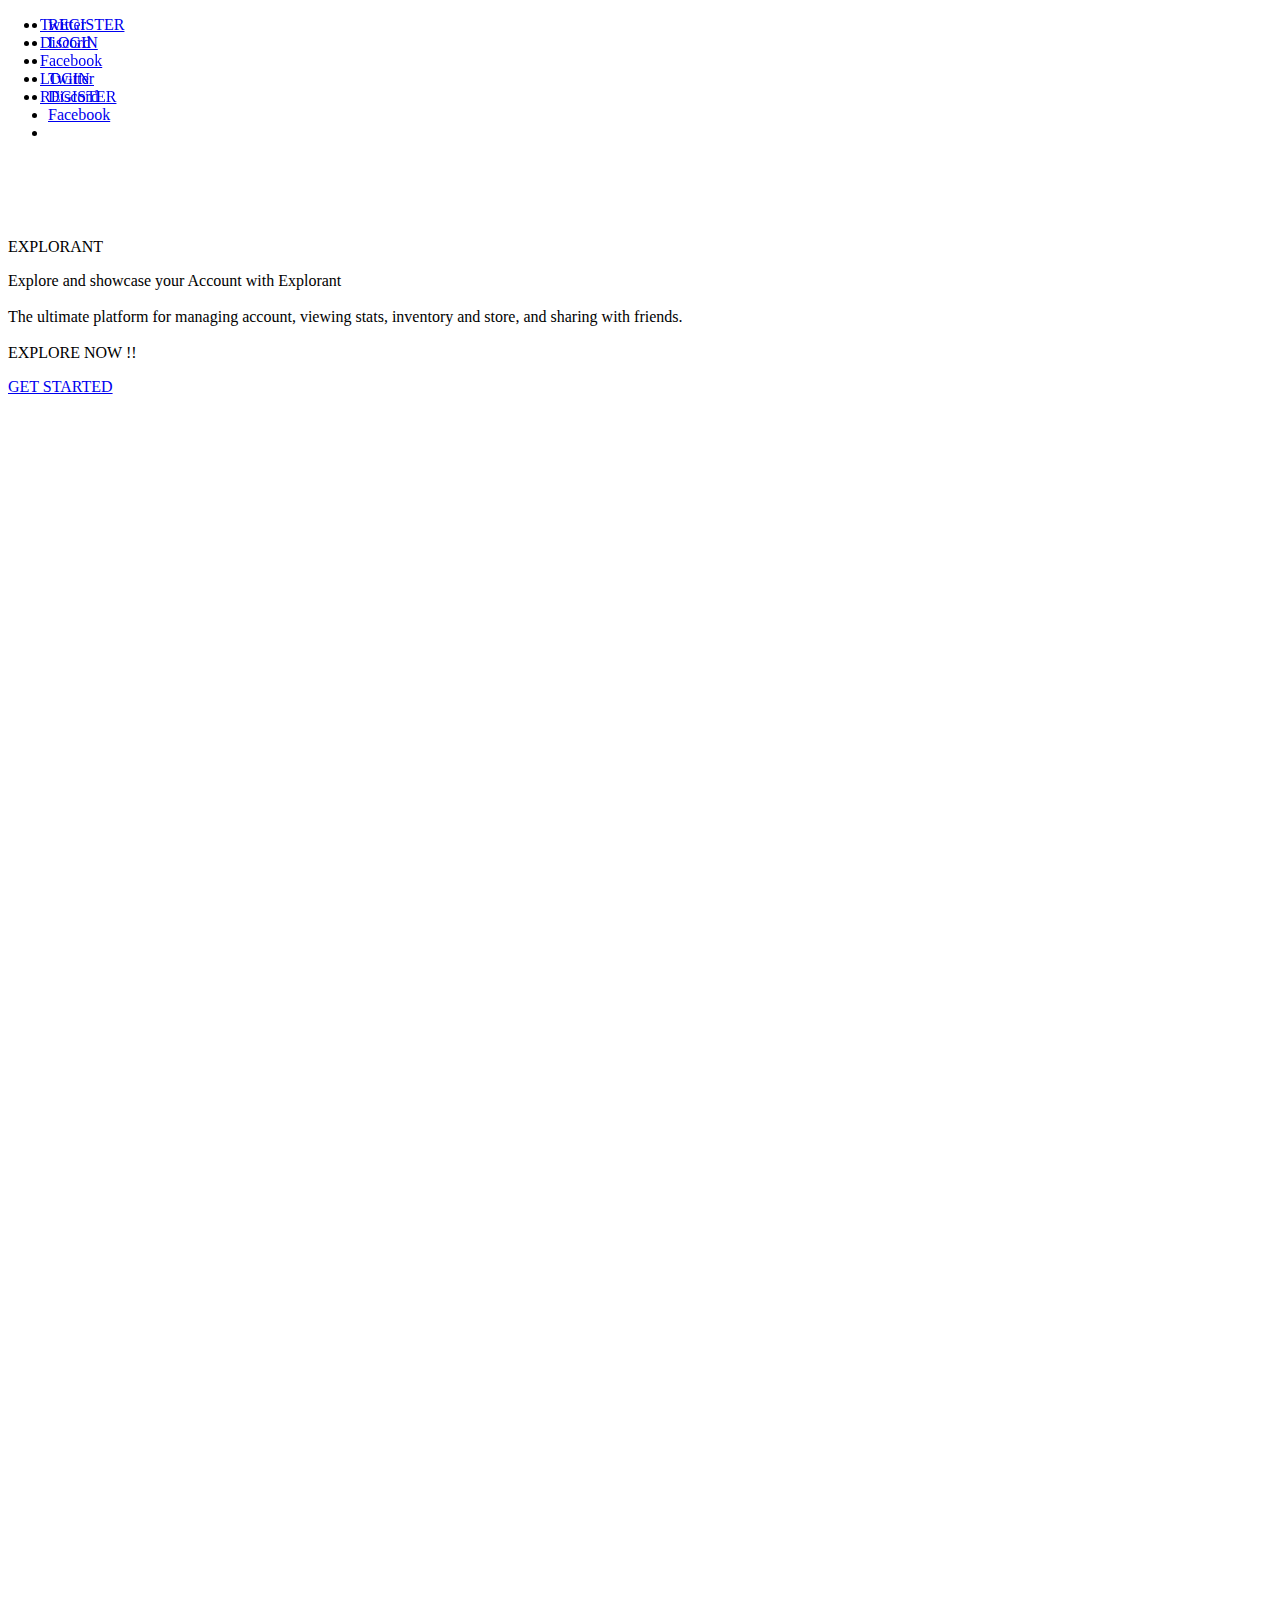
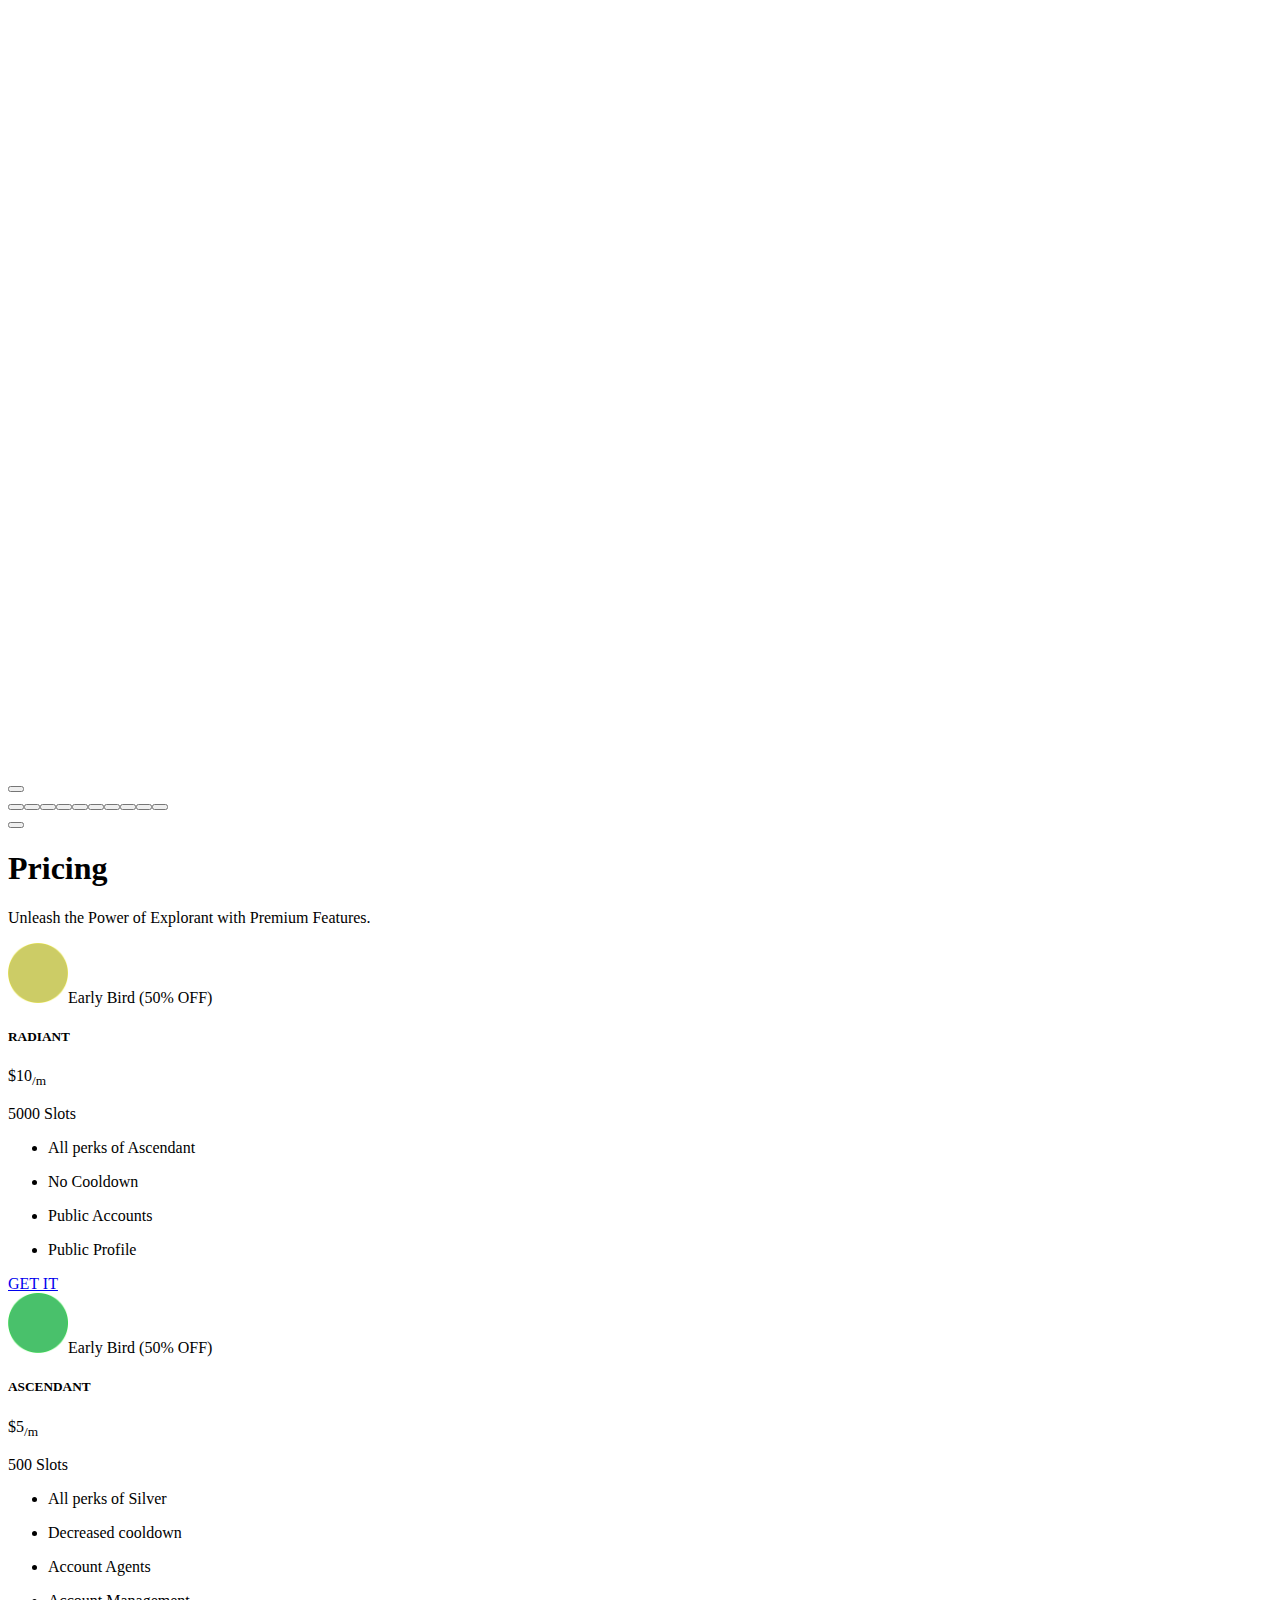
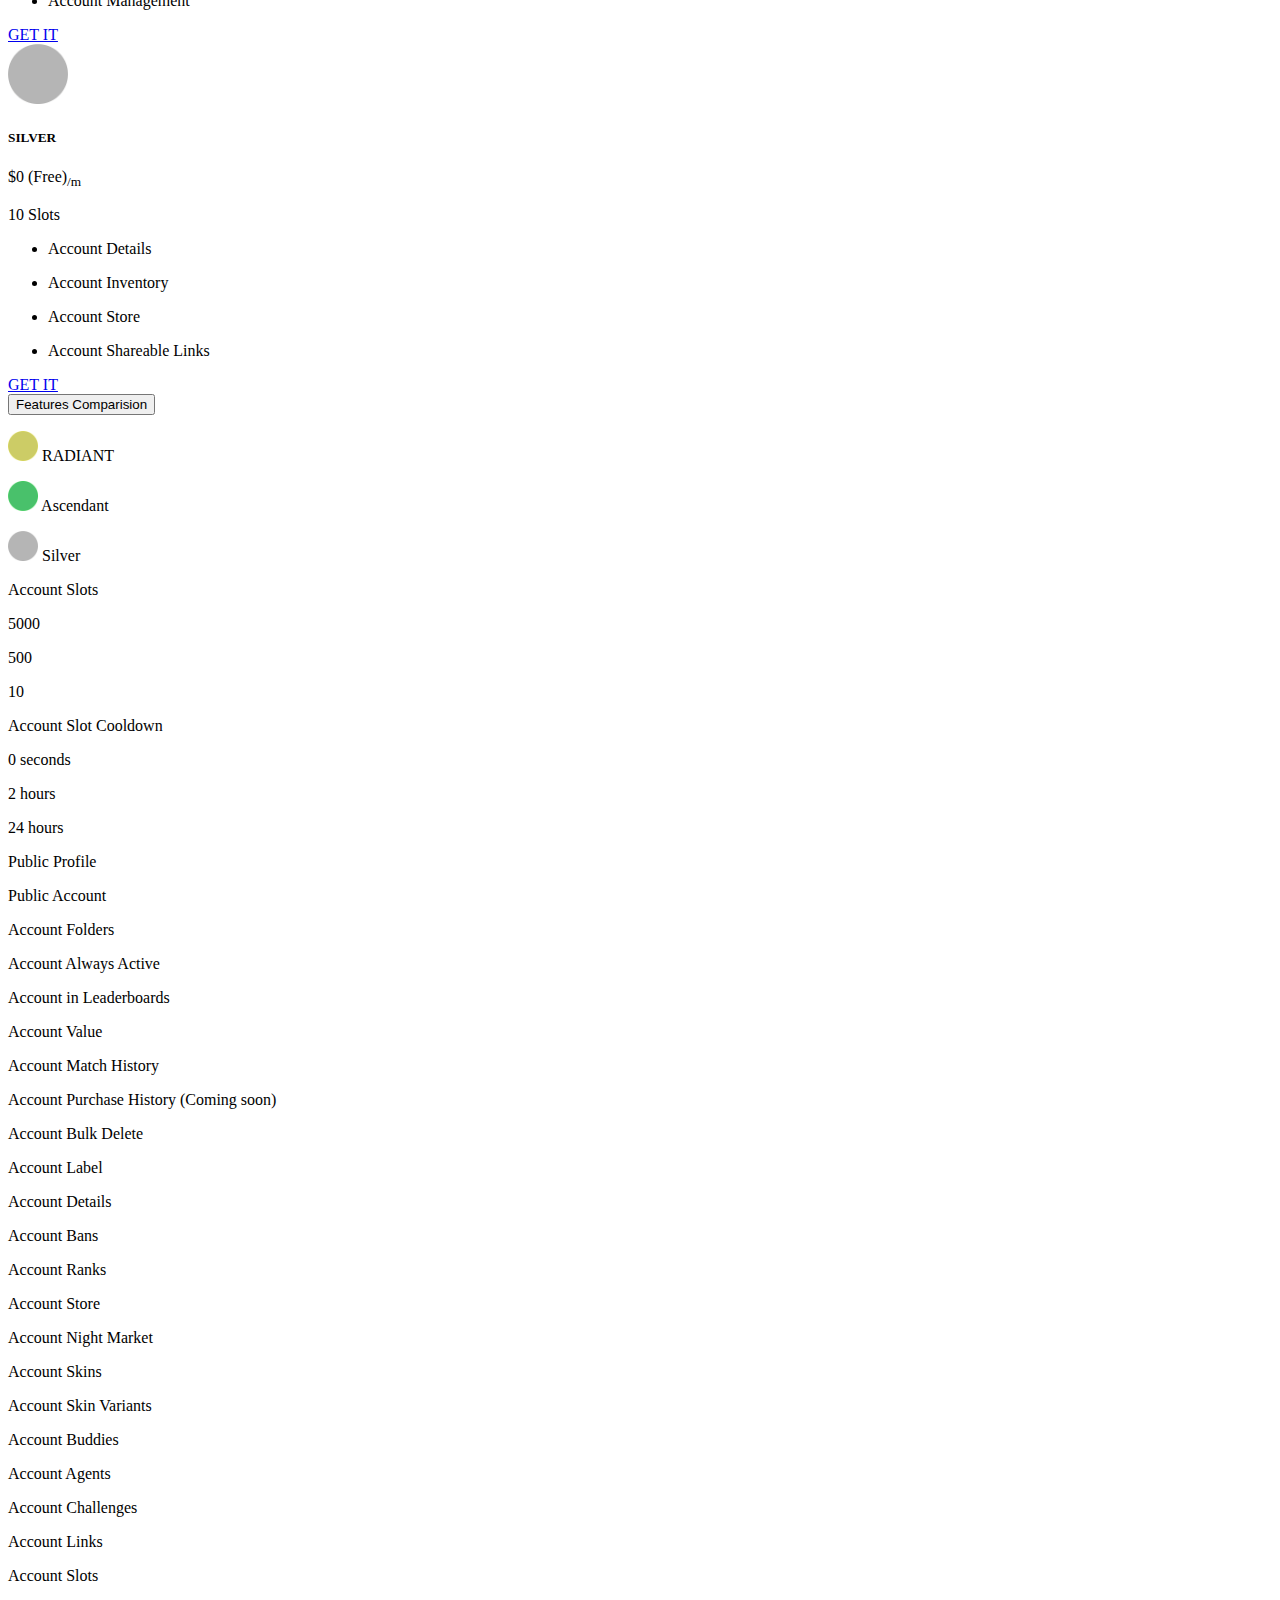
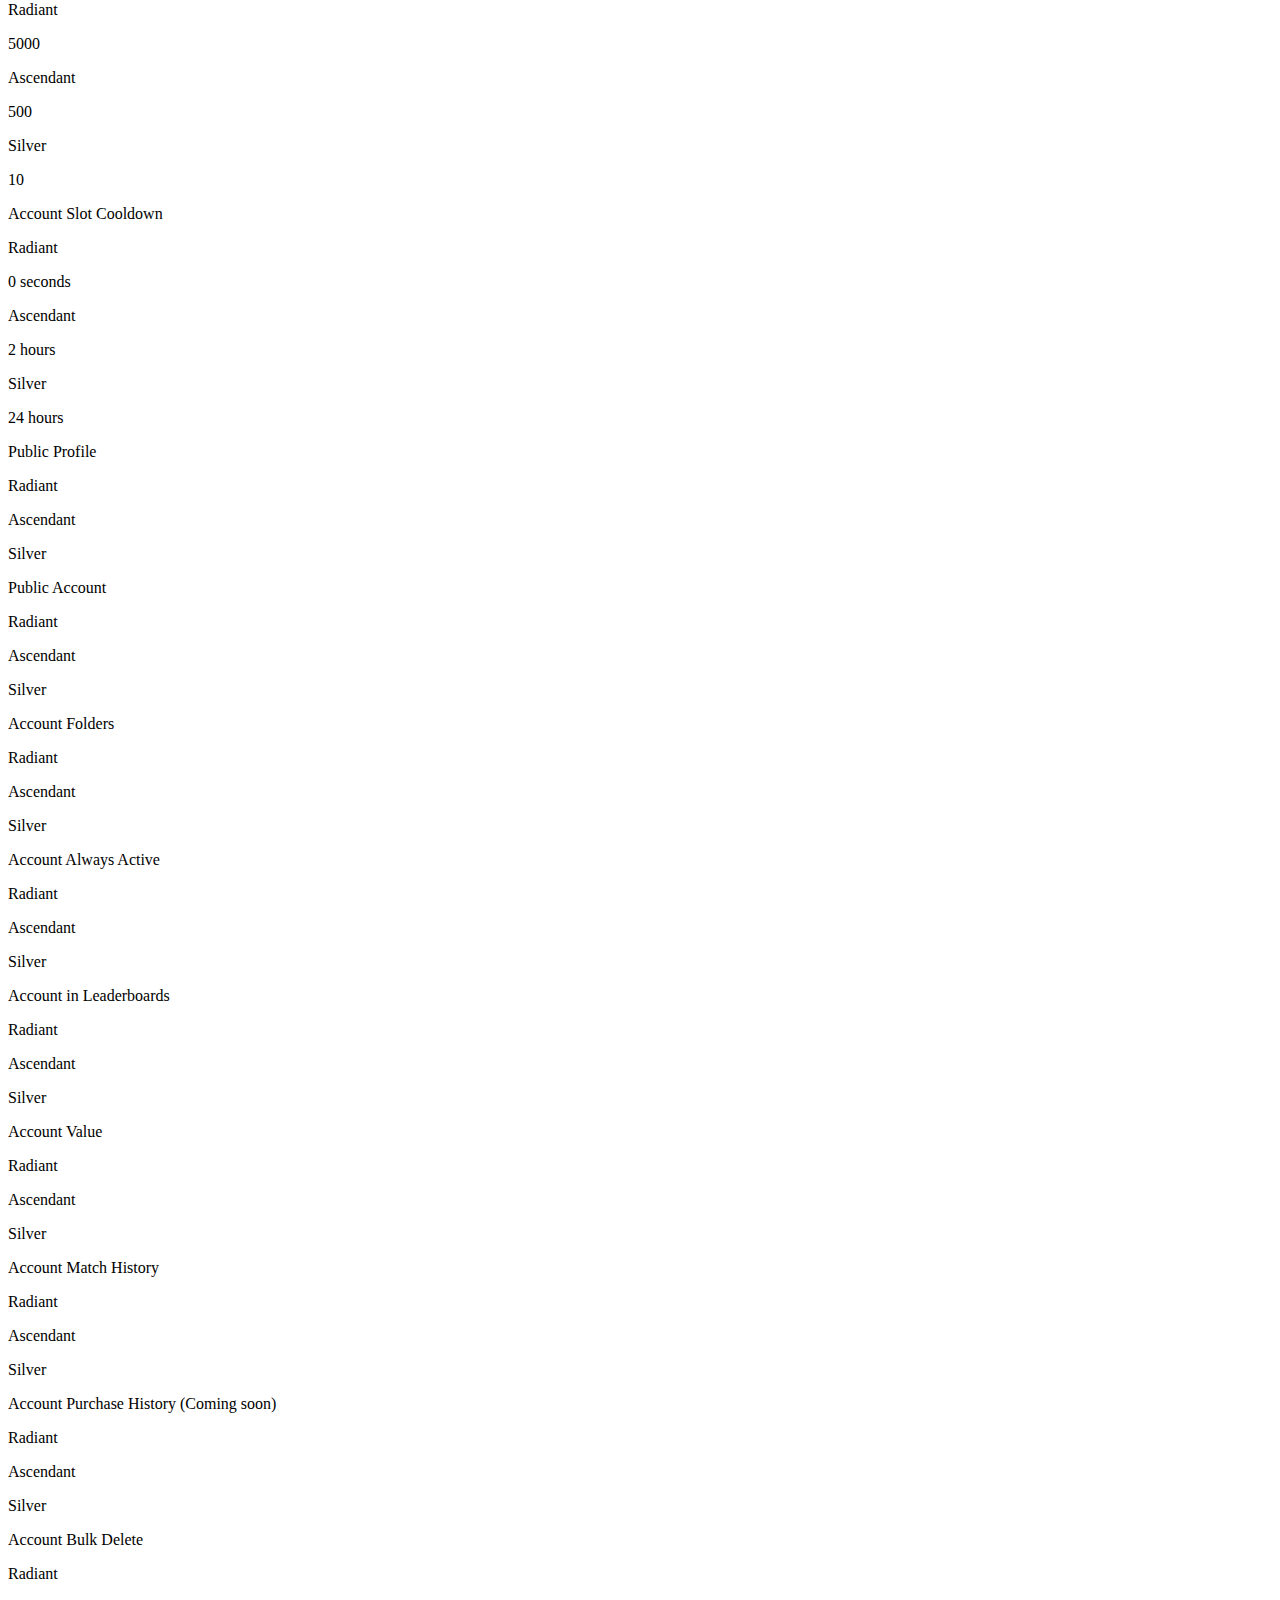
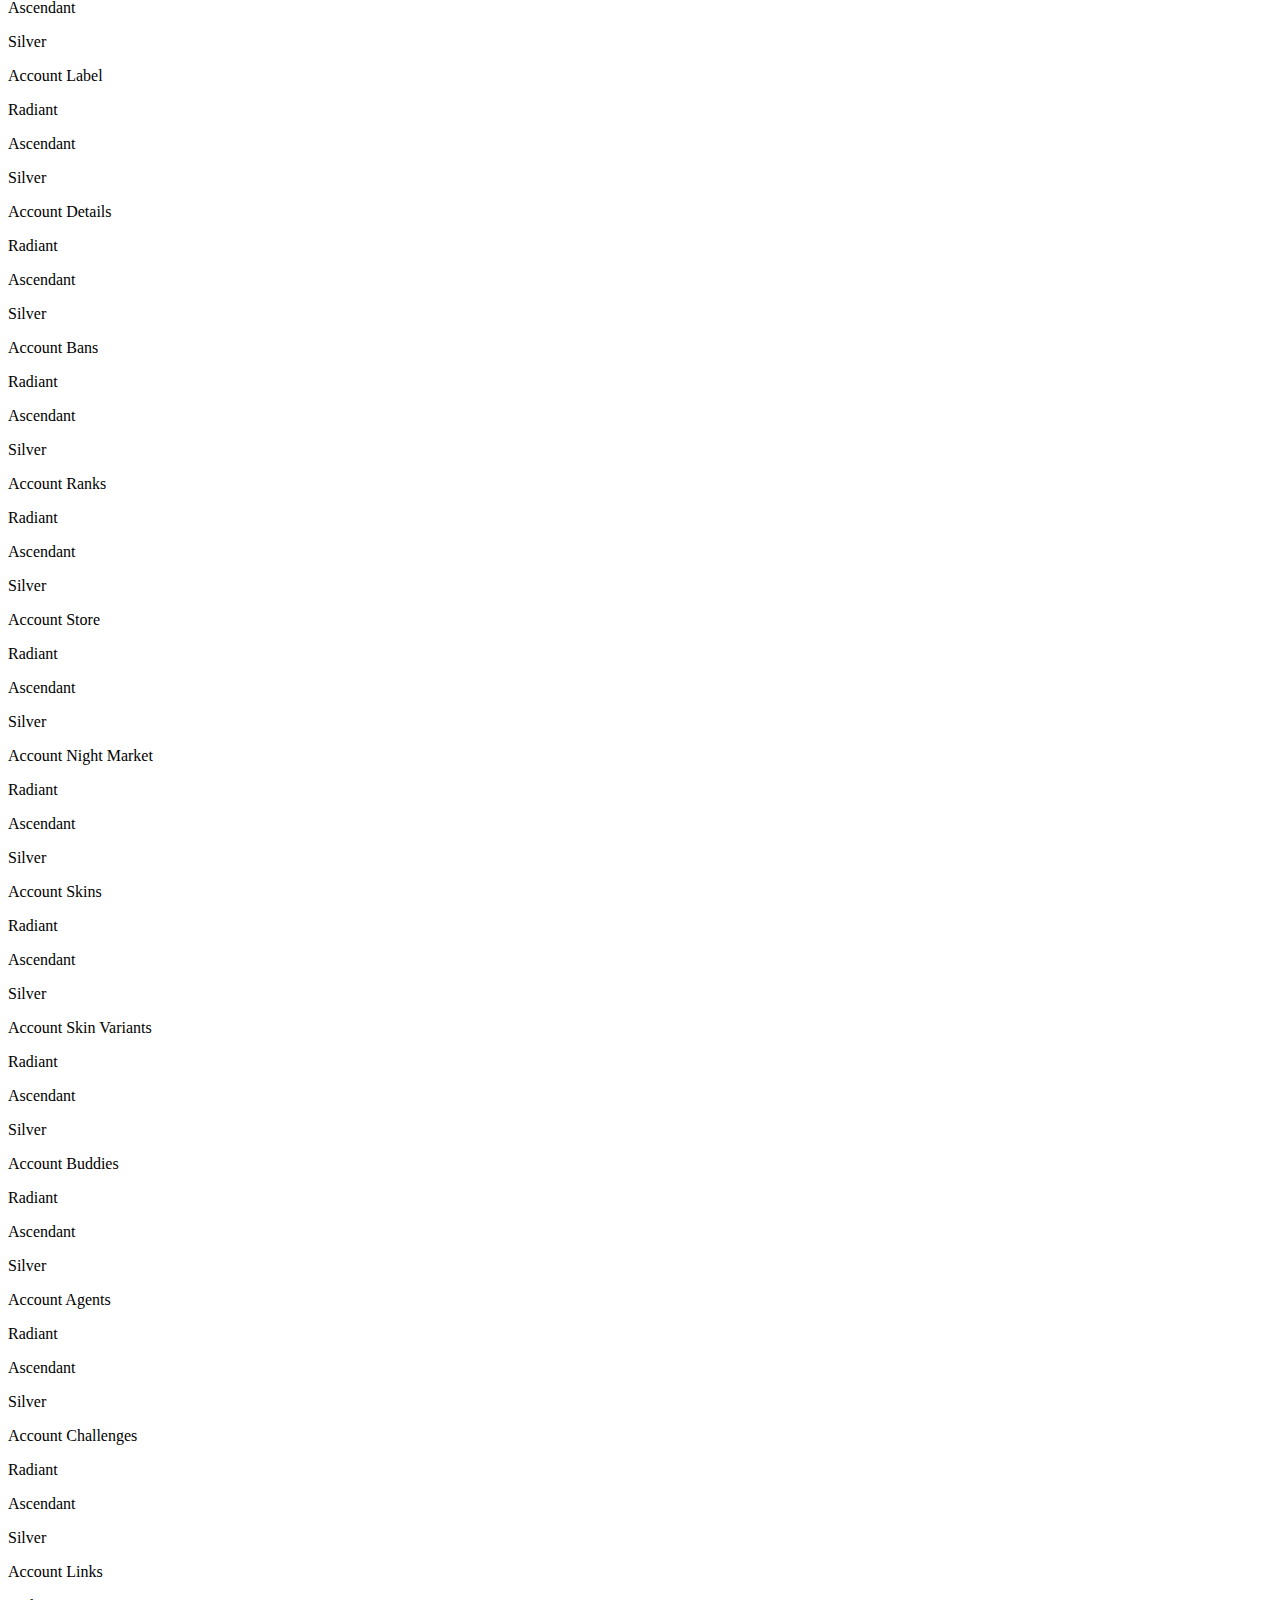
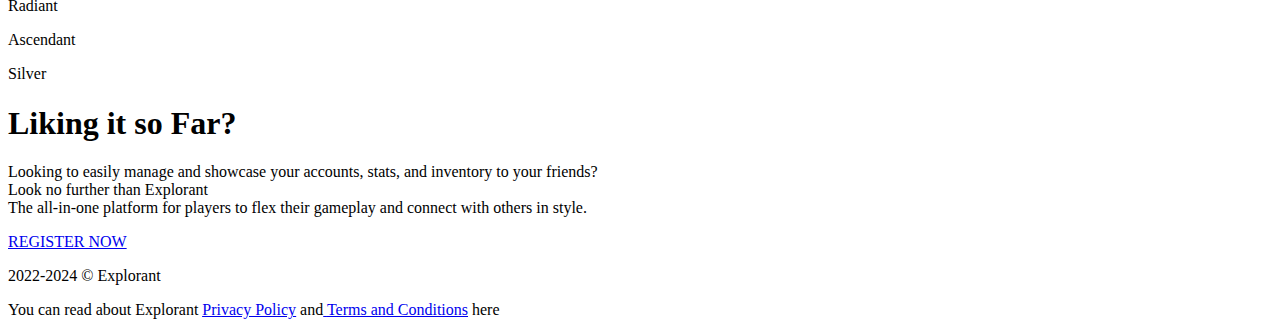
==== index.html @ c7da81f3 "10-05" ====
<!DOCTYPE html>
<!-- saved from url=(0024)https://explorant.space/ -->
<html lang="en">
    <head>
        <meta http-equiv="Content-Type" content="text/html; charset=UTF-8" />
        <!--<base href="/">-->
        <base href="." />
        <meta name="viewport" content="width=device-width,initial-scale=1" />
        <meta name="theme-color" content="#000000" />
        <meta http-equiv="cache-control" content="no-cache" />
        <meta http-equiv="expires" content="0" />
        <meta http-equiv="pragma" content="no-cache" />
        <meta name="description" content="Explorant allows you to Preview And Share your Account Data without Worrying about your credentials" />
        <meta name="robots" content="index, follow" />
        <link rel="canonical" href="https://www.explorant.space/" />
        <meta property="og:type" content="website" />
        <meta property="og:title" content="Explorant" />
        <meta property="og:description" content="Explorant allows you to Preview And Share your Account Data without Worrying about your credentials" />
        <meta property="og:image" content="https://explorant.space/logo.png" />
        <meta property="og:url" content="https://www.explorant.space" />
        <meta property="og:site_name" content="Explorant" />
        <meta name="twitter:title" content="Explorant" />
        <meta name="twitter:description" content="Explorant allows you to Preview And Share your Account Data without Worrying about your credentials" />
        <meta name="twitter:image" content="https://explorant.space/logo.png" />
        <meta name="twitter:site" content="@TheExplorant" />
        <meta name="twitter:creator" content="@TheExplorant" />
        <link rel="shortcut icon" href="https://explorant.space/favicons/favicon.ico" type="image/x-icon" />
        <link rel="apple-touch-icon" sizes="180x180" href="https://explorant.space/favicons/apple-touch-icon.png" />
        <link rel="icon" type="image/png" sizes="32x32" href="https://explorant.space/favicons/favicon-32x32.png" />
        <link rel="icon" type="image/png" sizes="16x16" href="https://explorant.space/favicons/favicon-16x16.png" />
        <link rel="manifest" href="https://explorant.space/favicons/site.webmanifest" />
        <link rel="mask-icon" href="https://explorant.space/favicons/safari-pinned-tab.svg" color="#5bbad5" />
        <meta name="msapplication-TileColor" content="#da532c" />
        <meta name="theme-color" content="#ffffff" />
        <link rel="manifest" href="https://explorant.space/manifest.json" />
        <title>Explorant</title>
        <script async="" src="./Explorant_files/js"></script>
        <script>
            function gtag() {
                dataLayer.push(arguments);
            }
            (window.dataLayer = window.dataLayer || []), gtag("js", new Date()), gtag("config", "G-B1BSST5T9C");
        </script>
        <link href="./Explorant_files/19.b59f03bd.chunk.css" rel="stylesheet" />
        <link href="./Explorant_files/main.93dfd471.chunk.css" rel="stylesheet" />
        <link rel="stylesheet" type="text/css" href="./Explorant_files/24.910d7bda.chunk.css" />
        <script charset="utf-8" src="./Explorant_files/24.578b1b4e.chunk.js.download"></script>
        <script charset="utf-8" src="./Explorant_files/20.c1ef55e5.chunk.js.download"></script>
        <link rel="stylesheet" type="text/css" href="./Explorant_files/App.71b693dc.chunk.css" />
        <script charset="utf-8" src="./Explorant_files/App.4ce91c50.chunk.js.download"></script>
        <script charset="utf-8" src="./Explorant_files/2.31806727.chunk.js.download"></script>
        <link rel="stylesheet" type="text/css" href="./Explorant_files/21.517d85a8.chunk.css" />
        <script charset="utf-8" src="./Explorant_files/21.53d70b3c.chunk.js.download"></script>
        <script charset="utf-8" src="./Explorant_files/3.94b8a805.chunk.js.download"></script>
        <script charset="utf-8" src="./Explorant_files/views.0f0e3909.chunk.js.download"></script>
    </head>
    <body class="ltr no-footer">
        <noscript>You need to enable JavaScript to run this app.</noscript>
        <script>
            var theme = "light.purplemonster";
            try {
                localStorage.getItem("__theme_selected_color") && (theme = localStorage.getItem("__theme_selected_color"));
            } catch (e) {
                theme = "light.purplemonster";
            }
            -1 !== theme.indexOf("dark") && (document.documentElement.style.background = "#1b191b");
        </script>
        <div id="root">
            <div class="h-100">
                <div class="notification-container notification-container-empty"><div></div></div>
                <div class="landing-page">
                    <div class="mobile-menu">
                        <a class="logo-mobile c-pointer" href="https://explorant.space/#scroll"><span></span></a>
                        <ul class="navbar-nav">
                            <li class="nav-item"><a class="btn btn-outline-semi-light btn-sm pr-4 pl-4" href="https://explorant.space/auth/register">REGISTER</a></li>
                            <li class="nav-item"><a class="c-pointer" href="https://explorant.space/auth/login">LOGIN</a></li>
                            <li class="nav-item"><div class="separator"></div></li>
                            <div class="text-right">
                                <li class="nav-item nav-item-small twitter">
                                    <a class="c-pointer" target="_blank" rel="noreferrer" href="https://twitter.com/TheExplorant"
                                        ><i class="fa-brands fa-twitter text-twitter"></i> Twitter</a
                                    >
                                </li>
                                <li class="nav-item nav-item-small discord">
                                    <a class="c-pointer" target="_blank" rel="noreferrer" href="https://discord.gg/w43VMTjJhr"
                                        ><i class="fa-brands fa-discord text-discord"></i> Discord</a
                                    >
                                </li>
                                <li class="nav-item nav-item-small facebook">
                                    <a class="c-pointer" target="_blank" rel="noreferrer" href="https://facebook.com/TheExplorant"
                                        ><i class="fa-brands fa-facebook text-facebook"></i> Facebook</a
                                    >
                                </li>
                            </div>
                            <li class="nav-item"><div class="separator"></div></li>
                        </ul>
                    </div>
                    <div class="main-container">
                        <div class="landing-page-nav headroom-wrapper" style="height: 80px">
                            <div
                                class="headroom headroom--pinned headroom--scrolled"
                                style="position: fixed; top: 0px; left: 0px; right: 0px; z-index: 1; transform: translate3d(0px, 0px, 0px); transition: all 0.2s ease-in-out 0s"
                            >
                                <nav>
                                    <div class="container d-flex align-items-center justify-content-between">
                                        <a class="navbar-logo pull-left c-pointer" href="https://explorant.space/#scroll"><span class="white"></span><span class="dark"></span></a>
                                        <ul class="navbar-nav d-none d-lg-flex flex-row">
                                            <li class="nav-item nav-item-small twitter">
                                                <a class="c-pointer" target="_blank" rel="noreferrer" href="https://twitter.com/TheExplorant"
                                                    ><i class="fa-brands fa-twitter text-twitter"></i> Twitter</a
                                                >
                                            </li>
                                            <li class="nav-item nav-item-small discord">
                                                <a class="c-pointer" target="_blank" rel="noreferrer" href="https://discord.gg/w43VMTjJhr"
                                                    ><i class="fa-brands fa-discord text-discord"></i> Discord</a
                                                >
                                            </li>
                                            <li class="nav-item nav-item-small facebook">
                                                <a class="c-pointer" target="_blank" rel="noreferrer" href="https://facebook.com/TheExplorant"
                                                    ><i class="fa-brands fa-facebook text-facebook"></i> Facebook</a
                                                >
                                            </li>
                                            <li class="nav-item"><a class="c-pointer" href="https://explorant.space/auth/login">LOGIN</a></li>
                                            <li class="nav-item pl-4">
                                                <a class="btn btn-outline-semi-light btn-sm pr-4 pl-4" href="https://explorant.space/auth/register">REGISTER</a>
                                            </li>
                                        </ul>
                                        <span class="mobile-menu-button"><i class="simple-icon-menu"></i></span>
                                    </div>
                                </nav>
                            </div>
                        </div>
                        <div class="content-container" id="home">
                            <div class="section home">
                                <div class="container">
                                    <div class="row home-row">
                                        <div class="col-12 col-xl-12 col-lg-12 col-md-12 text-center">
                                            <div class="home-text">
                                                <div class="display-1 font-valorant text-valorant">EXPLORANT<br /></div>
                                                <p class="font-color mb-5">
                                                    Explore and showcase your Account with Explorant<br /><br />The ultimate platform for managing account, viewing stats, inventory
                                                    and store, and sharing with friends. <br /><br />EXPLORE NOW !!
                                                </p>
                                                <a class="btn bg-animated btn-xl mr-2 mb-2" href="https://explorant.space/auth/register"
                                                    >GET STARTED <i class="simple-icon-arrow-right"></i
                                                ></a>
                                            </div>
                                        </div>
                                    </div>
                                    <div class="row">
                                        <div class="col-12 p-0">
                                            <div class="home-carousel">
                                                <div>
                                                    <div class="glide glide--swipeable glide--ltr glide--carousel">
                                                        <div data-glide-el="track" class="glide__track">
                                                            <div
                                                                class="glide__slides"
                                                                style="
                                                                    transition: transform 400ms cubic-bezier(0.165, 0.84, 0.44, 1) 0s;
                                                                    width: 7120px;
                                                                    transform: translate3d(-4290px, 0px, 0px);
                                                                "
                                                            >
                                                                <div class="card glide__slide--clone" style="width: 327.5px; margin-right: 15px">
                                                                    <div class="card-body text-center">
                                                                        <div>
                                                                            <i class="iconsminds-support large-icon"></i>
                                                                            <h5 class="mb-3 font-weight-semibold">24/7 Support</h5>
                                                                        </div>
                                                                        <div>
                                                                            <p class="detail-text">
                                                                                Enjoy 24/7 support to address any queries or concerns you may have while using Explorant.
                                                                            </p>
                                                                        </div>
                                                                    </div>
                                                                </div>
                                                                <div class="card glide__slide--clone" style="width: 327.5px; margin-left: 15px; margin-right: 15px">
                                                                    <div class="card-body text-center">
                                                                        <div>
                                                                            <i class="iconsminds-pointer large-icon"></i>
                                                                            <h5 class="mb-3 font-weight-semibold">Acessibility</h5>
                                                                        </div>
                                                                        <div>
                                                                            <p class="detail-text">
                                                                                Explorant prioritizes accessibility, allowing you to view your account data from anywhere at any
                                                                                time.
                                                                            </p>
                                                                        </div>
                                                                    </div>
                                                                </div>
                                                                <div class="card glide__slide--clone" style="width: 327.5px; margin-left: 15px; margin-right: 15px">
                                                                    <div class="card-body text-center">
                                                                        <div>
                                                                            <i class="iconsminds-smartphone-4 large-icon"></i>
                                                                            <h5 class="mb-3 font-weight-semibold">Phone Friendly</h5>
                                                                        </div>
                                                                        <div><p class="detail-text">Explore your account on-the-go with Explorant's phone-friendly design.</p></div>
                                                                    </div>
                                                                </div>
                                                                <div class="card glide__slide--clone" style="width: 327.5px; margin-left: 15px; margin-right: 15px">
                                                                    <div class="card-body text-center">
                                                                        <div>
                                                                            <i class="iconsminds-key-lock large-icon"></i>
                                                                            <h5 class="mb-3 font-weight-semibold">Secure</h5>
                                                                        </div>
                                                                        <div>
                                                                            <p class="detail-text">
                                                                                Explorant prioritizes security, keeping your account information safe and private.
                                                                            </p>
                                                                        </div>
                                                                    </div>
                                                                </div>
                                                                <div class="card glide__slide--clone" style="width: 327.5px; margin-left: 15px; margin-right: 15px">
                                                                    <div class="card-body text-center">
                                                                        <div>
                                                                            <i class="iconsminds-technorati large-icon"></i>
                                                                            <h5 class="mb-3 font-weight-semibold">Discord Community</h5>
                                                                        </div>
                                                                        <div>
                                                                            <p class="detail-text">
                                                                                Join the vibrant Explorant Discord community to connect with fellow enthusiasts
                                                                            </p>
                                                                        </div>
                                                                    </div>
                                                                </div>
                                                                <div class="card" style="width: 327.5px; margin-left: 15px; margin-right: 15px">
                                                                    <div class="card-body text-center">
                                                                        <div>
                                                                            <i class="iconsminds-tag large-icon"></i>
                                                                            <h5 class="mb-3 font-weight-semibold">Free to use</h5>
                                                                        </div>
                                                                        <div>
                                                                            <p class="detail-text">
                                                                                Explorant is free to use, providing access to valuable account data without any cost.
                                                                            </p>
                                                                        </div>
                                                                    </div>
                                                                </div>
                                                                <div class="card" style="width: 327.5px; margin-left: 15px; margin-right: 15px">
                                                                    <div class="card-body text-center">
                                                                        <div>
                                                                            <i class="iconsminds-keyboard large-icon"></i>
                                                                            <h5 class="mb-3 font-weight-semibold">Easy to use</h5>
                                                                        </div>
                                                                        <div>
                                                                            <p class="detail-text">Explorant is easy to use, making navigation and exploration effortless.</p>
                                                                        </div>
                                                                    </div>
                                                                </div>
                                                                <div class="card" style="width: 327.5px; margin-left: 15px; margin-right: 15px">
                                                                    <div class="card-body text-center">
                                                                        <div>
                                                                            <i class="iconsminds-laptop-3 large-icon"></i>
                                                                            <h5 class="mb-3 font-weight-semibold">Sleek UI</h5>
                                                                        </div>
                                                                        <div>
                                                                            <p class="detail-text">
                                                                                The sleek UI of Explorant offers a visually appealing and user-friendly experience.
                                                                            </p>
                                                                        </div>
                                                                    </div>
                                                                </div>
                                                                <div class="card" style="width: 327.5px; margin-left: 15px; margin-right: 15px">
                                                                    <div class="card-body text-center">
                                                                        <div>
                                                                            <i class="iconsminds-thunder large-icon"></i>
                                                                            <h5 class="mb-3 font-weight-semibold">Fast</h5>
                                                                        </div>
                                                                        <div>
                                                                            <p class="detail-text">Explorant excels in speed, delivering quick access to your account data.</p>
                                                                        </div>
                                                                    </div>
                                                                </div>
                                                                <div class="card" style="width: 327.5px; margin-left: 15px; margin-right: 15px">
                                                                    <div class="card-body text-center">
                                                                        <div>
                                                                            <i class="iconsminds-synchronize-2 large-icon"></i>
                                                                            <h5 class="mb-3 font-weight-semibold">Synchronized</h5>
                                                                        </div>
                                                                        <div>
                                                                            <p class="detail-text">
                                                                                Explorant ensures real-time updates and accurate information everytime you update.
                                                                            </p>
                                                                        </div>
                                                                    </div>
                                                                </div>
                                                                <div class="card" style="width: 327.5px; margin-left: 15px; margin-right: 15px">
                                                                    <div class="card-body text-center">
                                                                        <div>
                                                                            <i class="iconsminds-support large-icon"></i>
                                                                            <h5 class="mb-3 font-weight-semibold">24/7 Support</h5>
                                                                        </div>
                                                                        <div>
                                                                            <p class="detail-text">
                                                                                Enjoy 24/7 support to address any queries or concerns you may have while using Explorant.
                                                                            </p>
                                                                        </div>
                                                                    </div>
                                                                </div>
                                                                <div class="card" style="width: 327.5px; margin-left: 15px; margin-right: 15px">
                                                                    <div class="card-body text-center">
                                                                        <div>
                                                                            <i class="iconsminds-pointer large-icon"></i>
                                                                            <h5 class="mb-3 font-weight-semibold">Acessibility</h5>
                                                                        </div>
                                                                        <div>
                                                                            <p class="detail-text">
                                                                                Explorant prioritizes accessibility, allowing you to view your account data from anywhere at any
                                                                                time.
                                                                            </p>
                                                                        </div>
                                                                    </div>
                                                                </div>
                                                                <div class="card glide__slide--active" style="width: 327.5px; margin-left: 15px; margin-right: 15px">
                                                                    <div class="card-body text-center">
                                                                        <div>
                                                                            <i class="iconsminds-smartphone-4 large-icon"></i>
                                                                            <h5 class="mb-3 font-weight-semibold">Phone Friendly</h5>
                                                                        </div>
                                                                        <div><p class="detail-text">Explore your account on-the-go with Explorant's phone-friendly design.</p></div>
                                                                    </div>
                                                                </div>
                                                                <div class="card" style="width: 327.5px; margin-left: 15px; margin-right: 15px">
                                                                    <div class="card-body text-center">
                                                                        <div>
                                                                            <i class="iconsminds-key-lock large-icon"></i>
                                                                            <h5 class="mb-3 font-weight-semibold">Secure</h5>
                                                                        </div>
                                                                        <div>
                                                                            <p class="detail-text">
                                                                                Explorant prioritizes security, keeping your account information safe and private.
                                                                            </p>
                                                                        </div>
                                                                    </div>
                                                                </div>
                                                                <div class="card" style="width: 327.5px; margin-left: 15px; margin-right: 15px">
                                                                    <div class="card-body text-center">
                                                                        <div>
                                                                            <i class="iconsminds-technorati large-icon"></i>
                                                                            <h5 class="mb-3 font-weight-semibold">Discord Community</h5>
                                                                        </div>
                                                                        <div>
                                                                            <p class="detail-text">
                                                                                Join the vibrant Explorant Discord community to connect with fellow enthusiasts
                                                                            </p>
                                                                        </div>
                                                                    </div>
                                                                </div>
                                                                <div class="card glide__slide--clone" style="width: 327.5px; margin-left: 15px; margin-right: 15px">
                                                                    <div class="card-body text-center">
                                                                        <div>
                                                                            <i class="iconsminds-tag large-icon"></i>
                                                                            <h5 class="mb-3 font-weight-semibold">Free to use</h5>
                                                                        </div>
                                                                        <div>
                                                                            <p class="detail-text">
                                                                                Explorant is free to use, providing access to valuable account data without any cost.
                                                                            </p>
                                                                        </div>
                                                                    </div>
                                                                </div>
                                                                <div class="card glide__slide--clone" style="width: 327.5px; margin-left: 15px; margin-right: 15px">
                                                                    <div class="card-body text-center">
                                                                        <div>
                                                                            <i class="iconsminds-keyboard large-icon"></i>
                                                                            <h5 class="mb-3 font-weight-semibold">Easy to use</h5>
                                                                        </div>
                                                                        <div>
                                                                            <p class="detail-text">Explorant is easy to use, making navigation and exploration effortless.</p>
                                                                        </div>
                                                                    </div>
                                                                </div>
                                                                <div class="card glide__slide--clone" style="width: 327.5px; margin-left: 15px; margin-right: 15px">
                                                                    <div class="card-body text-center">
                                                                        <div>
                                                                            <i class="iconsminds-laptop-3 large-icon"></i>
                                                                            <h5 class="mb-3 font-weight-semibold">Sleek UI</h5>
                                                                        </div>
                                                                        <div>
                                                                            <p class="detail-text">
                                                                                The sleek UI of Explorant offers a visually appealing and user-friendly experience.
                                                                            </p>
                                                                        </div>
                                                                    </div>
                                                                </div>
                                                                <div class="card glide__slide--clone" style="width: 327.5px; margin-left: 15px; margin-right: 15px">
                                                                    <div class="card-body text-center">
                                                                        <div>
                                                                            <i class="iconsminds-thunder large-icon"></i>
                                                                            <h5 class="mb-3 font-weight-semibold">Fast</h5>
                                                                        </div>
                                                                        <div>
                                                                            <p class="detail-text">Explorant excels in speed, delivering quick access to your account data.</p>
                                                                        </div>
                                                                    </div>
                                                                </div>
                                                                <div class="card glide__slide--clone" style="width: 327.5px; margin-left: 15px">
                                                                    <div class="card-body text-center">
                                                                        <div>
                                                                            <i class="iconsminds-synchronize-2 large-icon"></i>
                                                                            <h5 class="mb-3 font-weight-semibold">Synchronized</h5>
                                                                        </div>
                                                                        <div>
                                                                            <p class="detail-text">
                                                                                Explorant ensures real-time updates and accurate information everytime you update.
                                                                            </p>
                                                                        </div>
                                                                    </div>
                                                                </div>
                                                            </div>
                                                        </div>
                                                        <div class="glide__arrows slider-nav" data-glide-el="controls">
                                                            <button type="button" class="glide__arrow glide__arrow--left left-arrow btn btn-link" data-glide-dir="&lt;">
                                                                <i class="simple-icon-arrow-left"></i>
                                                            </button>
                                                            <div class="glide__bullets slider-dot-container" data-glide-el="controls[nav]">
                                                                <button type="button" class="glide__bullet slider-dot" data-glide-dir="=0"></button
                                                                ><button type="button" class="glide__bullet slider-dot" data-glide-dir="=1"></button
                                                                ><button type="button" class="glide__bullet slider-dot" data-glide-dir="=2"></button
                                                                ><button type="button" class="glide__bullet slider-dot" data-glide-dir="=3"></button
                                                                ><button type="button" class="glide__bullet slider-dot" data-glide-dir="=4"></button
                                                                ><button type="button" class="glide__bullet slider-dot" data-glide-dir="=5"></button
                                                                ><button type="button" class="glide__bullet slider-dot" data-glide-dir="=6"></button
                                                                ><button type="button" class="glide__bullet slider-dot glide__bullet--active" data-glide-dir="=7"></button
                                                                ><button type="button" class="glide__bullet slider-dot" data-glide-dir="=8"></button
                                                                ><button type="button" class="glide__bullet slider-dot" data-glide-dir="=9"></button>
                                                            </div>
                                                            <button type="button" class="glide__arrow glide__arrow--right right-arrow btn btn-link" data-glide-dir="&gt;">
                                                                <i class="simple-icon-arrow-right"></i>
                                                            </button>
                                                        </div>
                                                    </div>
                                                </div>
                                            </div>
                                        </div>
                                    </div>
                                </div>
                            </div>
                            <div class="section">
                                <div class="container" id="apps">
                                    <div class="row">
                                        <div class="col-12 mb-4">
                                            <h1 class="font-valorant top-heading text-center">Pricing</h1>
                                            <p class="section-text text-center">Unleash the Power of Explorant with Premium Features.</p>
                                        </div>
                                    </div>
                                    <div class="equal-height-container mb-0 row">
                                        <div class="col-item mb-4 col-md-12 col-lg-4">
                                            <div class="card">
                                                <div class="pt-5 pb-5 d-flex flex-lg-column flex-md-row flex-sm-row flex-column card-body">
                                                    <div class="price-top-part">
                                                        <img
                                                            src="[data-uri]"
                                                            alt="RADIANT"
                                                            height="60px"
                                                        /><span class="position-absolute badge-top-right badge badge-danger badge-pill">Early Bird (50% OFF)</span>
                                                        <h5 class="mb-0 font-weight-semibold color-theme-1 mb-4 mt-1">RADIANT</h5>
                                                        <p class="text-large mb-2 text-default ml-3">$10<sub>/m</sub></p>
                                                        <p class="text-muted text-small">5000 Slots</p>
                                                    </div>
                                                    <div class="pl-3 pr-3 pt-3 pb-0 d-flex price-feature-list flex-column flex-grow-1">
                                                        <ul class="list-unstyled">
                                                            <li><p class="mb-0">All perks of Ascendant</p></li>
                                                            <li><p class="mb-0">No Cooldown</p></li>
                                                            <li><p class="mb-0">Public Accounts</p></li>
                                                            <li><p class="mb-0">Public Profile</p></li>
                                                        </ul>
                                                        <div class="text-center">
                                                            <a
                                                                href="https://www.patreon.com/checkout/Explorant?rid=10078696"
                                                                target="_blank"
                                                                rel="noreferrer"
                                                                class="btn btn-lg text-white bg-animated"
                                                                >GET IT<i class="simple-icon-arrow-right"></i
                                                            ></a>
                                                        </div>
                                                    </div>
                                                </div>
                                            </div>
                                        </div>
                                        <div class="col-item mb-4 col-md-12 col-lg-4">
                                            <div class="card">
                                                <div class="pt-5 pb-5 d-flex flex-lg-column flex-md-row flex-sm-row flex-column card-body">
                                                    <div class="price-top-part">
                                                        <img
                                                            src="[data-uri]"
                                                            alt="ASCENDANT"
                                                            height="60px"
                                                        /><span class="position-absolute badge-top-right badge badge-danger badge-pill">Early Bird (50% OFF)</span>
                                                        <h5 class="mb-0 font-weight-semibold color-theme-1 mb-4 mt-1">ASCENDANT</h5>
                                                        <p class="text-large mb-2 text-default ml-3">$5<sub>/m</sub></p>
                                                        <p class="text-muted text-small">500 Slots</p>
                                                    </div>
                                                    <div class="pl-3 pr-3 pt-3 pb-0 d-flex price-feature-list flex-column flex-grow-1">
                                                        <ul class="list-unstyled">
                                                            <li><p class="mb-0">All perks of Silver</p></li>
                                                            <li><p class="mb-0">Decreased cooldown</p></li>
                                                            <li><p class="mb-0">Account Agents</p></li>
                                                            <li><p class="mb-0">Account Management</p></li>
                                                        </ul>
                                                        <div class="text-center">
                                                            <a
                                                                href="https://www.patreon.com/checkout/Explorant?rid=10078688"
                                                                target="_blank"
                                                                rel="noreferrer"
                                                                class="btn btn-lg text-white btn-outline-semi-light"
                                                                >GET IT<i class="simple-icon-arrow-right"></i
                                                            ></a>
                                                        </div>
                                                    </div>
                                                </div>
                                            </div>
                                        </div>
                                        <div class="col-item mb-4 col-md-12 col-lg-4">
                                            <div class="card">
                                                <div class="pt-5 pb-5 d-flex flex-lg-column flex-md-row flex-sm-row flex-column card-body">
                                                    <div class="price-top-part">
                                                        <img
                                                            src="[data-uri]"
                                                            alt="SILVER"
                                                            height="60px"
                                                        />
                                                        <h5 class="mb-0 font-weight-semibold color-theme-1 mb-4 mt-1">SILVER</h5>
                                                        <p class="text-large mb-2 text-default ml-3">$0 (Free)<sub>/m</sub></p>
                                                        <p class="text-muted text-small">10 Slots</p>
                                                    </div>
                                                    <div class="pl-3 pr-3 pt-3 pb-0 d-flex price-feature-list flex-column flex-grow-1">
                                                        <ul class="list-unstyled">
                                                            <li><p class="mb-0">Account Details</p></li>
                                                            <li><p class="mb-0">Account Inventory</p></li>
                                                            <li><p class="mb-0">Account Store</p></li>
                                                            <li><p class="mb-0">Account Shareable Links</p></li>
                                                        </ul>
                                                        <div class="text-center">
                                                            <a
                                                                href="https://explorant.space/auth/register"
                                                                target="_self"
                                                                rel="noreferrer"
                                                                class="btn btn-lg text-white btn-outline-semi-light"
                                                                >GET IT<i class="simple-icon-arrow-right"></i
                                                            ></a>
                                                        </div>
                                                    </div>
                                                </div>
                                            </div>
                                        </div>
                                    </div>
                                    <div class="row">
                                        <div class="col-12">
                                            <div class="text-center card-title">
                                                <button type="button" class="mb-1 btn btn-sm text-white btn-outline-semi-light btn btn-secondary">
                                                    Features Comparision <i class="simple-icon-arrow-down"></i>
                                                </button>
                                            </div>
                                            <div class="collapse">
                                                <div class="d-none d-md-block col-12">
                                                    <div class="mb-0 table-heading card">
                                                        <div class="d-flex flex-grow-1 min-width-zero">
                                                            <div
                                                                class="align-self-center d-flex flex-column flex-md-row justify-content-between min-width-zero align-items-md-center p-2 card-body"
                                                            >
                                                                <p class="list-item-heading mb-0 truncate w-40 w-xs-100"></p>
                                                                <p class="mb-0 text-primary w-20 w-xs-100 text-center">
                                                                    <img
                                                                        src="[data-uri]"
                                                                        alt="radiant-icon"
                                                                        height="30px"
                                                                    />
                                                                    RADIANT
                                                                </p>
                                                                <p class="mb-0 text-primary w-20 w-xs-100 text-center">
                                                                    <img
                                                                        src="[data-uri]"
                                                                        alt="ascendant-icon"
                                                                        height="30px"
                                                                    />
                                                                    Ascendant
                                                                </p>
                                                                <p class="mb-0 text-primary w-20 w-xs-100 text-center">
                                                                    <img
                                                                        src="[data-uri]"
                                                                        alt="silver-icon"
                                                                        height="30px"
                                                                    />
                                                                    Silver
                                                                </p>
                                                            </div>
                                                        </div>
                                                    </div>
                                                    <div class="flex flex-row mb-1 card">
                                                        <div class="d-flex flex-grow-1 min-width-zero">
                                                            <div
                                                                class="align-self-center d-flex flex-column flex-md-row justify-content-between min-width-zero align-items-md-center py-2 card-body"
                                                            >
                                                                <p class="list-item-heading mb-0 truncate w-40 w-xs-100 text-left">Account Slots</p>
                                                                <p class="mb-0 text-primary w-20 w-xs-100 text-center">5000</p>
                                                                <p class="mb-0 text-primary w-20 w-xs-100 text-center">500</p>
                                                                <p class="mb-0 text-primary w-20 w-xs-100 text-center">10</p>
                                                            </div>
                                                        </div>
                                                    </div>
                                                    <div class="flex flex-row mb-1 card">
                                                        <div class="d-flex flex-grow-1 min-width-zero">
                                                            <div
                                                                class="align-self-center d-flex flex-column flex-md-row justify-content-between min-width-zero align-items-md-center py-2 card-body"
                                                            >
                                                                <p class="list-item-heading mb-0 truncate w-40 w-xs-100 text-left">Account Slot Cooldown</p>
                                                                <p class="mb-0 text-primary w-20 w-xs-100 text-center">0 seconds</p>
                                                                <p class="mb-0 text-primary w-20 w-xs-100 text-center">2 hours</p>
                                                                <p class="mb-0 text-primary w-20 w-xs-100 text-center">24 hours</p>
                                                            </div>
                                                        </div>
                                                    </div>
                                                    <div class="flex flex-row mb-1 card">
                                                        <div class="d-flex flex-grow-1 min-width-zero">
                                                            <div
                                                                class="align-self-center d-flex flex-column flex-md-row justify-content-between min-width-zero align-items-md-center py-2 card-body"
                                                            >
                                                                <p class="list-item-heading mb-0 truncate w-40 w-xs-100 text-left">Public Profile</p>
                                                                <p class="mb-0 text-primary w-20 w-xs-100 text-center"><i class="simple-icon-check"></i></p>
                                                                <p class="mb-0 text-primary w-20 w-xs-100 text-center"></p>
                                                                <p class="mb-0 text-primary w-20 w-xs-100 text-center"></p>
                                                            </div>
                                                        </div>
                                                    </div>
                                                    <div class="flex flex-row mb-1 card">
                                                        <div class="d-flex flex-grow-1 min-width-zero">
                                                            <div
                                                                class="align-self-center d-flex flex-column flex-md-row justify-content-between min-width-zero align-items-md-center py-2 card-body"
                                                            >
                                                                <p class="list-item-heading mb-0 truncate w-40 w-xs-100 text-left">Public Account</p>
                                                                <p class="mb-0 text-primary w-20 w-xs-100 text-center"><i class="simple-icon-check"></i></p>
                                                                <p class="mb-0 text-primary w-20 w-xs-100 text-center"></p>
                                                                <p class="mb-0 text-primary w-20 w-xs-100 text-center"></p>
                                                            </div>
                                                        </div>
                                                    </div>
                                                    <div class="flex flex-row mb-1 card">
                                                        <div class="d-flex flex-grow-1 min-width-zero">
                                                            <div
                                                                class="align-self-center d-flex flex-column flex-md-row justify-content-between min-width-zero align-items-md-center py-2 card-body"
                                                            >
                                                                <p class="list-item-heading mb-0 truncate w-40 w-xs-100 text-left">Account Folders</p>
                                                                <p class="mb-0 text-primary w-20 w-xs-100 text-center"><i class="simple-icon-check"></i></p>
                                                                <p class="mb-0 text-primary w-20 w-xs-100 text-center"></p>
                                                                <p class="mb-0 text-primary w-20 w-xs-100 text-center"></p>
                                                            </div>
                                                        </div>
                                                    </div>
                                                    <div class="flex flex-row mb-1 card">
                                                        <div class="d-flex flex-grow-1 min-width-zero">
                                                            <div
                                                                class="align-self-center d-flex flex-column flex-md-row justify-content-between min-width-zero align-items-md-center py-2 card-body"
                                                            >
                                                                <p class="list-item-heading mb-0 truncate w-40 w-xs-100 text-left">Account Always Active</p>
                                                                <p class="mb-0 text-primary w-20 w-xs-100 text-center"><i class="simple-icon-check"></i></p>
                                                                <p class="mb-0 text-primary w-20 w-xs-100 text-center"></p>
                                                                <p class="mb-0 text-primary w-20 w-xs-100 text-center"></p>
                                                            </div>
                                                        </div>
                                                    </div>
                                                    <div class="flex flex-row mb-1 card">
                                                        <div class="d-flex flex-grow-1 min-width-zero">
                                                            <div
                                                                class="align-self-center d-flex flex-column flex-md-row justify-content-between min-width-zero align-items-md-center py-2 card-body"
                                                            >
                                                                <p class="list-item-heading mb-0 truncate w-40 w-xs-100 text-left">Account in Leaderboards</p>
                                                                <p class="mb-0 text-primary w-20 w-xs-100 text-center"><i class="simple-icon-check"></i></p>
                                                                <p class="mb-0 text-primary w-20 w-xs-100 text-center"></p>
                                                                <p class="mb-0 text-primary w-20 w-xs-100 text-center"></p>
                                                            </div>
                                                        </div>
                                                    </div>
                                                    <div class="flex flex-row mb-1 card">
                                                        <div class="d-flex flex-grow-1 min-width-zero">
                                                            <div
                                                                class="align-self-center d-flex flex-column flex-md-row justify-content-between min-width-zero align-items-md-center py-2 card-body"
                                                            >
                                                                <p class="list-item-heading mb-0 truncate w-40 w-xs-100 text-left">Account Value</p>
                                                                <p class="mb-0 text-primary w-20 w-xs-100 text-center"><i class="simple-icon-check"></i></p>
                                                                <p class="mb-0 text-primary w-20 w-xs-100 text-center"></p>
                                                                <p class="mb-0 text-primary w-20 w-xs-100 text-center"></p>
                                                            </div>
                                                        </div>
                                                    </div>
                                                    <div class="flex flex-row mb-1 card">
                                                        <div class="d-flex flex-grow-1 min-width-zero">
                                                            <div
                                                                class="align-self-center d-flex flex-column flex-md-row justify-content-between min-width-zero align-items-md-center py-2 card-body"
                                                            >
                                                                <p class="list-item-heading mb-0 truncate w-40 w-xs-100 text-left">Account Match History</p>
                                                                <p class="mb-0 text-primary w-20 w-xs-100 text-center"><i class="simple-icon-check"></i></p>
                                                                <p class="mb-0 text-primary w-20 w-xs-100 text-center"></p>
                                                                <p class="mb-0 text-primary w-20 w-xs-100 text-center"></p>
                                                            </div>
                                                        </div>
                                                    </div>
                                                    <div class="flex flex-row mb-1 card">
                                                        <div class="d-flex flex-grow-1 min-width-zero">
                                                            <div
                                                                class="align-self-center d-flex flex-column flex-md-row justify-content-between min-width-zero align-items-md-center py-2 card-body"
                                                            >
                                                                <p class="list-item-heading mb-0 truncate w-40 w-xs-100 text-left">Account Purchase History (Coming soon)</p>
                                                                <p class="mb-0 text-primary w-20 w-xs-100 text-center"><i class="simple-icon-check"></i></p>
                                                                <p class="mb-0 text-primary w-20 w-xs-100 text-center"></p>
                                                                <p class="mb-0 text-primary w-20 w-xs-100 text-center"></p>
                                                            </div>
                                                        </div>
                                                    </div>
                                                    <div class="flex flex-row mb-1 card">
                                                        <div class="d-flex flex-grow-1 min-width-zero">
                                                            <div
                                                                class="align-self-center d-flex flex-column flex-md-row justify-content-between min-width-zero align-items-md-center py-2 card-body"
                                                            >
                                                                <p class="list-item-heading mb-0 truncate w-40 w-xs-100 text-left">Account Bulk Delete</p>
                                                                <p class="mb-0 text-primary w-20 w-xs-100 text-center"><i class="simple-icon-check"></i></p>
                                                                <p class="mb-0 text-primary w-20 w-xs-100 text-center"><i class="simple-icon-check"></i></p>
                                                                <p class="mb-0 text-primary w-20 w-xs-100 text-center"></p>
                                                            </div>
                                                        </div>
                                                    </div>
                                                    <div class="flex flex-row mb-1 card">
                                                        <div class="d-flex flex-grow-1 min-width-zero">
                                                            <div
                                                                class="align-self-center d-flex flex-column flex-md-row justify-content-between min-width-zero align-items-md-center py-2 card-body"
                                                            >
                                                                <p class="list-item-heading mb-0 truncate w-40 w-xs-100 text-left">Account Label</p>
                                                                <p class="mb-0 text-primary w-20 w-xs-100 text-center"><i class="simple-icon-check"></i></p>
                                                                <p class="mb-0 text-primary w-20 w-xs-100 text-center"><i class="simple-icon-check"></i></p>
                                                                <p class="mb-0 text-primary w-20 w-xs-100 text-center"></p>
                                                            </div>
                                                        </div>
                                                    </div>
                                                    <div class="flex flex-row mb-1 card">
                                                        <div class="d-flex flex-grow-1 min-width-zero">
                                                            <div
                                                                class="align-self-center d-flex flex-column flex-md-row justify-content-between min-width-zero align-items-md-center py-2 card-body"
                                                            >
                                                                <p class="list-item-heading mb-0 truncate w-40 w-xs-100 text-left">Account Details</p>
                                                                <p class="mb-0 text-primary w-20 w-xs-100 text-center"><i class="simple-icon-check"></i></p>
                                                                <p class="mb-0 text-primary w-20 w-xs-100 text-center"><i class="simple-icon-check"></i></p>
                                                                <p class="mb-0 text-primary w-20 w-xs-100 text-center"><i class="simple-icon-check"></i></p>
                                                            </div>
                                                        </div>
                                                    </div>
                                                    <div class="flex flex-row mb-1 card">
                                                        <div class="d-flex flex-grow-1 min-width-zero">
                                                            <div
                                                                class="align-self-center d-flex flex-column flex-md-row justify-content-between min-width-zero align-items-md-center py-2 card-body"
                                                            >
                                                                <p class="list-item-heading mb-0 truncate w-40 w-xs-100 text-left">Account Bans</p>
                                                                <p class="mb-0 text-primary w-20 w-xs-100 text-center"><i class="simple-icon-check"></i></p>
                                                                <p class="mb-0 text-primary w-20 w-xs-100 text-center"><i class="simple-icon-check"></i></p>
                                                                <p class="mb-0 text-primary w-20 w-xs-100 text-center"><i class="simple-icon-check"></i></p>
                                                            </div>
                                                        </div>
                                                    </div>
                                                    <div class="flex flex-row mb-1 card">
                                                        <div class="d-flex flex-grow-1 min-width-zero">
                                                            <div
                                                                class="align-self-center d-flex flex-column flex-md-row justify-content-between min-width-zero align-items-md-center py-2 card-body"
                                                            >
                                                                <p class="list-item-heading mb-0 truncate w-40 w-xs-100 text-left">Account Ranks</p>
                                                                <p class="mb-0 text-primary w-20 w-xs-100 text-center"><i class="simple-icon-check"></i></p>
                                                                <p class="mb-0 text-primary w-20 w-xs-100 text-center"><i class="simple-icon-check"></i></p>
                                                                <p class="mb-0 text-primary w-20 w-xs-100 text-center"><i class="simple-icon-check"></i></p>
                                                            </div>
                                                        </div>
                                                    </div>
                                                    <div class="flex flex-row mb-1 card">
                                                        <div class="d-flex flex-grow-1 min-width-zero">
                                                            <div
                                                                class="align-self-center d-flex flex-column flex-md-row justify-content-between min-width-zero align-items-md-center py-2 card-body"
                                                            >
                                                                <p class="list-item-heading mb-0 truncate w-40 w-xs-100 text-left">Account Store</p>
                                                                <p class="mb-0 text-primary w-20 w-xs-100 text-center"><i class="simple-icon-check"></i></p>
                                                                <p class="mb-0 text-primary w-20 w-xs-100 text-center"><i class="simple-icon-check"></i></p>
                                                                <p class="mb-0 text-primary w-20 w-xs-100 text-center"><i class="simple-icon-check"></i></p>
                                                            </div>
                                                        </div>
                                                    </div>
                                                    <div class="flex flex-row mb-1 card">
                                                        <div class="d-flex flex-grow-1 min-width-zero">
                                                            <div
                                                                class="align-self-center d-flex flex-column flex-md-row justify-content-between min-width-zero align-items-md-center py-2 card-body"
                                                            >
                                                                <p class="list-item-heading mb-0 truncate w-40 w-xs-100 text-left">Account Night Market</p>
                                                                <p class="mb-0 text-primary w-20 w-xs-100 text-center"><i class="simple-icon-check"></i></p>
                                                                <p class="mb-0 text-primary w-20 w-xs-100 text-center"><i class="simple-icon-check"></i></p>
                                                                <p class="mb-0 text-primary w-20 w-xs-100 text-center"><i class="simple-icon-check"></i></p>
                                                            </div>
                                                        </div>
                                                    </div>
                                                    <div class="flex flex-row mb-1 card">
                                                        <div class="d-flex flex-grow-1 min-width-zero">
                                                            <div
                                                                class="align-self-center d-flex flex-column flex-md-row justify-content-between min-width-zero align-items-md-center py-2 card-body"
                                                            >
                                                                <p class="list-item-heading mb-0 truncate w-40 w-xs-100 text-left">Account Skins</p>
                                                                <p class="mb-0 text-primary w-20 w-xs-100 text-center"><i class="simple-icon-check"></i></p>
                                                                <p class="mb-0 text-primary w-20 w-xs-100 text-center"><i class="simple-icon-check"></i></p>
                                                                <p class="mb-0 text-primary w-20 w-xs-100 text-center"><i class="simple-icon-check"></i></p>
                                                            </div>
                                                        </div>
                                                    </div>
                                                    <div class="flex flex-row mb-1 card">
                                                        <div class="d-flex flex-grow-1 min-width-zero">
                                                            <div
                                                                class="align-self-center d-flex flex-column flex-md-row justify-content-between min-width-zero align-items-md-center py-2 card-body"
                                                            >
                                                                <p class="list-item-heading mb-0 truncate w-40 w-xs-100 text-left">Account Skin Variants</p>
                                                                <p class="mb-0 text-primary w-20 w-xs-100 text-center"><i class="simple-icon-check"></i></p>
                                                                <p class="mb-0 text-primary w-20 w-xs-100 text-center"><i class="simple-icon-check"></i></p>
                                                                <p class="mb-0 text-primary w-20 w-xs-100 text-center"><i class="simple-icon-check"></i></p>
                                                            </div>
                                                        </div>
                                                    </div>
                                                    <div class="flex flex-row mb-1 card">
                                                        <div class="d-flex flex-grow-1 min-width-zero">
                                                            <div
                                                                class="align-self-center d-flex flex-column flex-md-row justify-content-between min-width-zero align-items-md-center py-2 card-body"
                                                            >
                                                                <p class="list-item-heading mb-0 truncate w-40 w-xs-100 text-left">Account Buddies</p>
                                                                <p class="mb-0 text-primary w-20 w-xs-100 text-center"><i class="simple-icon-check"></i></p>
                                                                <p class="mb-0 text-primary w-20 w-xs-100 text-center"><i class="simple-icon-check"></i></p>
                                                                <p class="mb-0 text-primary w-20 w-xs-100 text-center"><i class="simple-icon-check"></i></p>
                                                            </div>
                                                        </div>
                                                    </div>
                                                    <div class="flex flex-row mb-1 card">
                                                        <div class="d-flex flex-grow-1 min-width-zero">
                                                            <div
                                                                class="align-self-center d-flex flex-column flex-md-row justify-content-between min-width-zero align-items-md-center py-2 card-body"
                                                            >
                                                                <p class="list-item-heading mb-0 truncate w-40 w-xs-100 text-left">Account Agents</p>
                                                                <p class="mb-0 text-primary w-20 w-xs-100 text-center"><i class="simple-icon-check"></i></p>
                                                                <p class="mb-0 text-primary w-20 w-xs-100 text-center"><i class="simple-icon-check"></i></p>
                                                                <p class="mb-0 text-primary w-20 w-xs-100 text-center"><i class="simple-icon-check"></i></p>
                                                            </div>
                                                        </div>
                                                    </div>
                                                    <div class="flex flex-row mb-1 card">
                                                        <div class="d-flex flex-grow-1 min-width-zero">
                                                            <div
                                                                class="align-self-center d-flex flex-column flex-md-row justify-content-between min-width-zero align-items-md-center py-2 card-body"
                                                            >
                                                                <p class="list-item-heading mb-0 truncate w-40 w-xs-100 text-left">Account Challenges</p>
                                                                <p class="mb-0 text-primary w-20 w-xs-100 text-center"><i class="simple-icon-check"></i></p>
                                                                <p class="mb-0 text-primary w-20 w-xs-100 text-center"><i class="simple-icon-check"></i></p>
                                                                <p class="mb-0 text-primary w-20 w-xs-100 text-center"><i class="simple-icon-check"></i></p>
                                                            </div>
                                                        </div>
                                                    </div>
                                                    <div class="flex flex-row mb-1 card">
                                                        <div class="d-flex flex-grow-1 min-width-zero">
                                                            <div
                                                                class="align-self-center d-flex flex-column flex-md-row justify-content-between min-width-zero align-items-md-center py-2 card-body"
                                                            >
                                                                <p class="list-item-heading mb-0 truncate w-40 w-xs-100 text-left">Account Links</p>
                                                                <p class="mb-0 text-primary w-20 w-xs-100 text-center"><i class="simple-icon-check"></i></p>
                                                                <p class="mb-0 text-primary w-20 w-xs-100 text-center"><i class="simple-icon-check"></i></p>
                                                                <p class="mb-0 text-primary w-20 w-xs-100 text-center"><i class="simple-icon-check"></i></p>
                                                            </div>
                                                        </div>
                                                    </div>
                                                </div>
                                                <div class="d-block d-md-none col-12">
                                                    <div>
                                                        <div class="d-flex flex-row mb-2 table-heading card">
                                                            <div class="d-flex flex-grow-1 min-width-zero">
                                                                <div class="pl-0 pb-0 card-body"><p class="list-item-heading mb-0 text-primary">Account Slots</p></div>
                                                            </div>
                                                        </div>
                                                        <div class="d-flex flex-row mb-1 card">
                                                            <div class="d-flex flex-grow-1 min-width-zero">
                                                                <div class="align-self-center d-flex flex-row py-1 card-body">
                                                                    <p class="list-item-heading mb-0 truncate w-70 text-left">Radiant</p>
                                                                    <p class="text-primary text-right mb-0 w-30 text-one">5000</p>
                                                                </div>
                                                            </div>
                                                        </div>
                                                        <div class="d-flex flex-row mb-1 card">
                                                            <div class="d-flex flex-grow-1 min-width-zero">
                                                                <div class="align-self-center d-flex flex-row py-1 card-body">
                                                                    <p class="list-item-heading mb-0 truncate w-70 text-left">Ascendant</p>
                                                                    <p class="text-primary text-right mb-0 w-30 text-one">500</p>
                                                                </div>
                                                            </div>
                                                        </div>
                                                        <div class="d-flex flex-row mb-1 card">
                                                            <div class="d-flex flex-grow-1 min-width-zero">
                                                                <div class="align-self-center d-flex flex-row py-1 card-body">
                                                                    <p class="list-item-heading mb-0 truncate w-70 text-left">Silver</p>
                                                                    <p class="text-primary text-right mb-0 w-30 text-one">10</p>
                                                                </div>
                                                            </div>
                                                        </div>
                                                    </div>
                                                    <div>
                                                        <div class="d-flex flex-row mb-2 table-heading card">
                                                            <div class="d-flex flex-grow-1 min-width-zero">
                                                                <div class="pl-0 pb-0 card-body"><p class="list-item-heading mb-0 text-primary">Account Slot Cooldown</p></div>
                                                            </div>
                                                        </div>
                                                        <div class="d-flex flex-row mb-1 card">
                                                            <div class="d-flex flex-grow-1 min-width-zero">
                                                                <div class="align-self-center d-flex flex-row py-1 card-body">
                                                                    <p class="list-item-heading mb-0 truncate w-70 text-left">Radiant</p>
                                                                    <p class="text-primary text-right mb-0 w-30 text-one">0 seconds</p>
                                                                </div>
                                                            </div>
                                                        </div>
                                                        <div class="d-flex flex-row mb-1 card">
                                                            <div class="d-flex flex-grow-1 min-width-zero">
                                                                <div class="align-self-center d-flex flex-row py-1 card-body">
                                                                    <p class="list-item-heading mb-0 truncate w-70 text-left">Ascendant</p>
                                                                    <p class="text-primary text-right mb-0 w-30 text-one">2 hours</p>
                                                                </div>
                                                            </div>
                                                        </div>
                                                        <div class="d-flex flex-row mb-1 card">
                                                            <div class="d-flex flex-grow-1 min-width-zero">
                                                                <div class="align-self-center d-flex flex-row py-1 card-body">
                                                                    <p class="list-item-heading mb-0 truncate w-70 text-left">Silver</p>
                                                                    <p class="text-primary text-right mb-0 w-30 text-one">24 hours</p>
                                                                </div>
                                                            </div>
                                                        </div>
                                                    </div>
                                                    <div>
                                                        <div class="d-flex flex-row mb-2 table-heading card">
                                                            <div class="d-flex flex-grow-1 min-width-zero">
                                                                <div class="pl-0 pb-0 card-body"><p class="list-item-heading mb-0 text-primary">Public Profile</p></div>
                                                            </div>
                                                        </div>
                                                        <div class="d-flex flex-row mb-1 card">
                                                            <div class="d-flex flex-grow-1 min-width-zero">
                                                                <div class="align-self-center d-flex flex-row py-1 card-body">
                                                                    <p class="list-item-heading mb-0 truncate w-70 text-left">Radiant</p>
                                                                    <p class="text-primary text-right mb-0 w-30 text-one"><i class="simple-icon-check"></i></p>
                                                                </div>
                                                            </div>
                                                        </div>
                                                        <div class="d-flex flex-row mb-1 card">
                                                            <div class="d-flex flex-grow-1 min-width-zero">
                                                                <div class="align-self-center d-flex flex-row py-1 card-body">
                                                                    <p class="list-item-heading mb-0 truncate w-70 text-left">Ascendant</p>
                                                                    <p class="text-primary text-right mb-0 w-30 text-one"></p>
                                                                </div>
                                                            </div>
                                                        </div>
                                                        <div class="d-flex flex-row mb-1 card">
                                                            <div class="d-flex flex-grow-1 min-width-zero">
                                                                <div class="align-self-center d-flex flex-row py-1 card-body">
                                                                    <p class="list-item-heading mb-0 truncate w-70 text-left">Silver</p>
                                                                    <p class="text-primary text-right mb-0 w-30 text-one"></p>
                                                                </div>
                                                            </div>
                                                        </div>
                                                    </div>
                                                    <div>
                                                        <div class="d-flex flex-row mb-2 table-heading card">
                                                            <div class="d-flex flex-grow-1 min-width-zero">
                                                                <div class="pl-0 pb-0 card-body"><p class="list-item-heading mb-0 text-primary">Public Account</p></div>
                                                            </div>
                                                        </div>
                                                        <div class="d-flex flex-row mb-1 card">
                                                            <div class="d-flex flex-grow-1 min-width-zero">
                                                                <div class="align-self-center d-flex flex-row py-1 card-body">
                                                                    <p class="list-item-heading mb-0 truncate w-70 text-left">Radiant</p>
                                                                    <p class="text-primary text-right mb-0 w-30 text-one"><i class="simple-icon-check"></i></p>
                                                                </div>
                                                            </div>
                                                        </div>
                                                        <div class="d-flex flex-row mb-1 card">
                                                            <div class="d-flex flex-grow-1 min-width-zero">
                                                                <div class="align-self-center d-flex flex-row py-1 card-body">
                                                                    <p class="list-item-heading mb-0 truncate w-70 text-left">Ascendant</p>
                                                                    <p class="text-primary text-right mb-0 w-30 text-one"></p>
                                                                </div>
                                                            </div>
                                                        </div>
                                                        <div class="d-flex flex-row mb-1 card">
                                                            <div class="d-flex flex-grow-1 min-width-zero">
                                                                <div class="align-self-center d-flex flex-row py-1 card-body">
                                                                    <p class="list-item-heading mb-0 truncate w-70 text-left">Silver</p>
                                                                    <p class="text-primary text-right mb-0 w-30 text-one"></p>
                                                                </div>
                                                            </div>
                                                        </div>
                                                    </div>
                                                    <div>
                                                        <div class="d-flex flex-row mb-2 table-heading card">
                                                            <div class="d-flex flex-grow-1 min-width-zero">
                                                                <div class="pl-0 pb-0 card-body"><p class="list-item-heading mb-0 text-primary">Account Folders</p></div>
                                                            </div>
                                                        </div>
                                                        <div class="d-flex flex-row mb-1 card">
                                                            <div class="d-flex flex-grow-1 min-width-zero">
                                                                <div class="align-self-center d-flex flex-row py-1 card-body">
                                                                    <p class="list-item-heading mb-0 truncate w-70 text-left">Radiant</p>
                                                                    <p class="text-primary text-right mb-0 w-30 text-one"><i class="simple-icon-check"></i></p>
                                                                </div>
                                                            </div>
                                                        </div>
                                                        <div class="d-flex flex-row mb-1 card">
                                                            <div class="d-flex flex-grow-1 min-width-zero">
                                                                <div class="align-self-center d-flex flex-row py-1 card-body">
                                                                    <p class="list-item-heading mb-0 truncate w-70 text-left">Ascendant</p>
                                                                    <p class="text-primary text-right mb-0 w-30 text-one"></p>
                                                                </div>
                                                            </div>
                                                        </div>
                                                        <div class="d-flex flex-row mb-1 card">
                                                            <div class="d-flex flex-grow-1 min-width-zero">
                                                                <div class="align-self-center d-flex flex-row py-1 card-body">
                                                                    <p class="list-item-heading mb-0 truncate w-70 text-left">Silver</p>
                                                                    <p class="text-primary text-right mb-0 w-30 text-one"></p>
                                                                </div>
                                                            </div>
                                                        </div>
                                                    </div>
                                                    <div>
                                                        <div class="d-flex flex-row mb-2 table-heading card">
                                                            <div class="d-flex flex-grow-1 min-width-zero">
                                                                <div class="pl-0 pb-0 card-body"><p class="list-item-heading mb-0 text-primary">Account Always Active</p></div>
                                                            </div>
                                                        </div>
                                                        <div class="d-flex flex-row mb-1 card">
                                                            <div class="d-flex flex-grow-1 min-width-zero">
                                                                <div class="align-self-center d-flex flex-row py-1 card-body">
                                                                    <p class="list-item-heading mb-0 truncate w-70 text-left">Radiant</p>
                                                                    <p class="text-primary text-right mb-0 w-30 text-one"><i class="simple-icon-check"></i></p>
                                                                </div>
                                                            </div>
                                                        </div>
                                                        <div class="d-flex flex-row mb-1 card">
                                                            <div class="d-flex flex-grow-1 min-width-zero">
                                                                <div class="align-self-center d-flex flex-row py-1 card-body">
                                                                    <p class="list-item-heading mb-0 truncate w-70 text-left">Ascendant</p>
                                                                    <p class="text-primary text-right mb-0 w-30 text-one"></p>
                                                                </div>
                                                            </div>
                                                        </div>
                                                        <div class="d-flex flex-row mb-1 card">
                                                            <div class="d-flex flex-grow-1 min-width-zero">
                                                                <div class="align-self-center d-flex flex-row py-1 card-body">
                                                                    <p class="list-item-heading mb-0 truncate w-70 text-left">Silver</p>
                                                                    <p class="text-primary text-right mb-0 w-30 text-one"></p>
                                                                </div>
                                                            </div>
                                                        </div>
                                                    </div>
                                                    <div>
                                                        <div class="d-flex flex-row mb-2 table-heading card">
                                                            <div class="d-flex flex-grow-1 min-width-zero">
                                                                <div class="pl-0 pb-0 card-body"><p class="list-item-heading mb-0 text-primary">Account in Leaderboards</p></div>
                                                            </div>
                                                        </div>
                                                        <div class="d-flex flex-row mb-1 card">
                                                            <div class="d-flex flex-grow-1 min-width-zero">
                                                                <div class="align-self-center d-flex flex-row py-1 card-body">
                                                                    <p class="list-item-heading mb-0 truncate w-70 text-left">Radiant</p>
                                                                    <p class="text-primary text-right mb-0 w-30 text-one"><i class="simple-icon-check"></i></p>
                                                                </div>
                                                            </div>
                                                        </div>
                                                        <div class="d-flex flex-row mb-1 card">
                                                            <div class="d-flex flex-grow-1 min-width-zero">
                                                                <div class="align-self-center d-flex flex-row py-1 card-body">
                                                                    <p class="list-item-heading mb-0 truncate w-70 text-left">Ascendant</p>
                                                                    <p class="text-primary text-right mb-0 w-30 text-one"></p>
                                                                </div>
                                                            </div>
                                                        </div>
                                                        <div class="d-flex flex-row mb-1 card">
                                                            <div class="d-flex flex-grow-1 min-width-zero">
                                                                <div class="align-self-center d-flex flex-row py-1 card-body">
                                                                    <p class="list-item-heading mb-0 truncate w-70 text-left">Silver</p>
                                                                    <p class="text-primary text-right mb-0 w-30 text-one"></p>
                                                                </div>
                                                            </div>
                                                        </div>
                                                    </div>
                                                    <div>
                                                        <div class="d-flex flex-row mb-2 table-heading card">
                                                            <div class="d-flex flex-grow-1 min-width-zero">
                                                                <div class="pl-0 pb-0 card-body"><p class="list-item-heading mb-0 text-primary">Account Value</p></div>
                                                            </div>
                                                        </div>
                                                        <div class="d-flex flex-row mb-1 card">
                                                            <div class="d-flex flex-grow-1 min-width-zero">
                                                                <div class="align-self-center d-flex flex-row py-1 card-body">
                                                                    <p class="list-item-heading mb-0 truncate w-70 text-left">Radiant</p>
                                                                    <p class="text-primary text-right mb-0 w-30 text-one"><i class="simple-icon-check"></i></p>
                                                                </div>
                                                            </div>
                                                        </div>
                                                        <div class="d-flex flex-row mb-1 card">
                                                            <div class="d-flex flex-grow-1 min-width-zero">
                                                                <div class="align-self-center d-flex flex-row py-1 card-body">
                                                                    <p class="list-item-heading mb-0 truncate w-70 text-left">Ascendant</p>
                                                                    <p class="text-primary text-right mb-0 w-30 text-one"></p>
                                                                </div>
                                                            </div>
                                                        </div>
                                                        <div class="d-flex flex-row mb-1 card">
                                                            <div class="d-flex flex-grow-1 min-width-zero">
                                                                <div class="align-self-center d-flex flex-row py-1 card-body">
                                                                    <p class="list-item-heading mb-0 truncate w-70 text-left">Silver</p>
                                                                    <p class="text-primary text-right mb-0 w-30 text-one"></p>
                                                                </div>
                                                            </div>
                                                        </div>
                                                    </div>
                                                    <div>
                                                        <div class="d-flex flex-row mb-2 table-heading card">
                                                            <div class="d-flex flex-grow-1 min-width-zero">
                                                                <div class="pl-0 pb-0 card-body"><p class="list-item-heading mb-0 text-primary">Account Match History</p></div>
                                                            </div>
                                                        </div>
                                                        <div class="d-flex flex-row mb-1 card">
                                                            <div class="d-flex flex-grow-1 min-width-zero">
                                                                <div class="align-self-center d-flex flex-row py-1 card-body">
                                                                    <p class="list-item-heading mb-0 truncate w-70 text-left">Radiant</p>
                                                                    <p class="text-primary text-right mb-0 w-30 text-one"><i class="simple-icon-check"></i></p>
                                                                </div>
                                                            </div>
                                                        </div>
                                                        <div class="d-flex flex-row mb-1 card">
                                                            <div class="d-flex flex-grow-1 min-width-zero">
                                                                <div class="align-self-center d-flex flex-row py-1 card-body">
                                                                    <p class="list-item-heading mb-0 truncate w-70 text-left">Ascendant</p>
                                                                    <p class="text-primary text-right mb-0 w-30 text-one"></p>
                                                                </div>
                                                            </div>
                                                        </div>
                                                        <div class="d-flex flex-row mb-1 card">
                                                            <div class="d-flex flex-grow-1 min-width-zero">
                                                                <div class="align-self-center d-flex flex-row py-1 card-body">
                                                                    <p class="list-item-heading mb-0 truncate w-70 text-left">Silver</p>
                                                                    <p class="text-primary text-right mb-0 w-30 text-one"></p>
                                                                </div>
                                                            </div>
                                                        </div>
                                                    </div>
                                                    <div>
                                                        <div class="d-flex flex-row mb-2 table-heading card">
                                                            <div class="d-flex flex-grow-1 min-width-zero">
                                                                <div class="pl-0 pb-0 card-body">
                                                                    <p class="list-item-heading mb-0 text-primary">Account Purchase History (Coming soon)</p>
                                                                </div>
                                                            </div>
                                                        </div>
                                                        <div class="d-flex flex-row mb-1 card">
                                                            <div class="d-flex flex-grow-1 min-width-zero">
                                                                <div class="align-self-center d-flex flex-row py-1 card-body">
                                                                    <p class="list-item-heading mb-0 truncate w-70 text-left">Radiant</p>
                                                                    <p class="text-primary text-right mb-0 w-30 text-one"><i class="simple-icon-check"></i></p>
                                                                </div>
                                                            </div>
                                                        </div>
                                                        <div class="d-flex flex-row mb-1 card">
                                                            <div class="d-flex flex-grow-1 min-width-zero">
                                                                <div class="align-self-center d-flex flex-row py-1 card-body">
                                                                    <p class="list-item-heading mb-0 truncate w-70 text-left">Ascendant</p>
                                                                    <p class="text-primary text-right mb-0 w-30 text-one"></p>
                                                                </div>
                                                            </div>
                                                        </div>
                                                        <div class="d-flex flex-row mb-1 card">
                                                            <div class="d-flex flex-grow-1 min-width-zero">
                                                                <div class="align-self-center d-flex flex-row py-1 card-body">
                                                                    <p class="list-item-heading mb-0 truncate w-70 text-left">Silver</p>
                                                                    <p class="text-primary text-right mb-0 w-30 text-one"></p>
                                                                </div>
                                                            </div>
                                                        </div>
                                                    </div>
                                                    <div>
                                                        <div class="d-flex flex-row mb-2 table-heading card">
                                                            <div class="d-flex flex-grow-1 min-width-zero">
                                                                <div class="pl-0 pb-0 card-body"><p class="list-item-heading mb-0 text-primary">Account Bulk Delete</p></div>
                                                            </div>
                                                        </div>
                                                        <div class="d-flex flex-row mb-1 card">
                                                            <div class="d-flex flex-grow-1 min-width-zero">
                                                                <div class="align-self-center d-flex flex-row py-1 card-body">
                                                                    <p class="list-item-heading mb-0 truncate w-70 text-left">Radiant</p>
                                                                    <p class="text-primary text-right mb-0 w-30 text-one"><i class="simple-icon-check"></i></p>
                                                                </div>
                                                            </div>
                                                        </div>
                                                        <div class="d-flex flex-row mb-1 card">
                                                            <div class="d-flex flex-grow-1 min-width-zero">
                                                                <div class="align-self-center d-flex flex-row py-1 card-body">
                                                                    <p class="list-item-heading mb-0 truncate w-70 text-left">Ascendant</p>
                                                                    <p class="text-primary text-right mb-0 w-30 text-one"><i class="simple-icon-check"></i></p>
                                                                </div>
                                                            </div>
                                                        </div>
                                                        <div class="d-flex flex-row mb-1 card">
                                                            <div class="d-flex flex-grow-1 min-width-zero">
                                                                <div class="align-self-center d-flex flex-row py-1 card-body">
                                                                    <p class="list-item-heading mb-0 truncate w-70 text-left">Silver</p>
                                                                    <p class="text-primary text-right mb-0 w-30 text-one"></p>
                                                                </div>
                                                            </div>
                                                        </div>
                                                    </div>
                                                    <div>
                                                        <div class="d-flex flex-row mb-2 table-heading card">
                                                            <div class="d-flex flex-grow-1 min-width-zero">
                                                                <div class="pl-0 pb-0 card-body"><p class="list-item-heading mb-0 text-primary">Account Label</p></div>
                                                            </div>
                                                        </div>
                                                        <div class="d-flex flex-row mb-1 card">
                                                            <div class="d-flex flex-grow-1 min-width-zero">
                                                                <div class="align-self-center d-flex flex-row py-1 card-body">
                                                                    <p class="list-item-heading mb-0 truncate w-70 text-left">Radiant</p>
                                                                    <p class="text-primary text-right mb-0 w-30 text-one"><i class="simple-icon-check"></i></p>
                                                                </div>
                                                            </div>
                                                        </div>
                                                        <div class="d-flex flex-row mb-1 card">
                                                            <div class="d-flex flex-grow-1 min-width-zero">
                                                                <div class="align-self-center d-flex flex-row py-1 card-body">
                                                                    <p class="list-item-heading mb-0 truncate w-70 text-left">Ascendant</p>
                                                                    <p class="text-primary text-right mb-0 w-30 text-one"><i class="simple-icon-check"></i></p>
                                                                </div>
                                                            </div>
                                                        </div>
                                                        <div class="d-flex flex-row mb-1 card">
                                                            <div class="d-flex flex-grow-1 min-width-zero">
                                                                <div class="align-self-center d-flex flex-row py-1 card-body">
                                                                    <p class="list-item-heading mb-0 truncate w-70 text-left">Silver</p>
                                                                    <p class="text-primary text-right mb-0 w-30 text-one"></p>
                                                                </div>
                                                            </div>
                                                        </div>
                                                    </div>
                                                    <div>
                                                        <div class="d-flex flex-row mb-2 table-heading card">
                                                            <div class="d-flex flex-grow-1 min-width-zero">
                                                                <div class="pl-0 pb-0 card-body"><p class="list-item-heading mb-0 text-primary">Account Details</p></div>
                                                            </div>
                                                        </div>
                                                        <div class="d-flex flex-row mb-1 card">
                                                            <div class="d-flex flex-grow-1 min-width-zero">
                                                                <div class="align-self-center d-flex flex-row py-1 card-body">
                                                                    <p class="list-item-heading mb-0 truncate w-70 text-left">Radiant</p>
                                                                    <p class="text-primary text-right mb-0 w-30 text-one"><i class="simple-icon-check"></i></p>
                                                                </div>
                                                            </div>
                                                        </div>
                                                        <div class="d-flex flex-row mb-1 card">
                                                            <div class="d-flex flex-grow-1 min-width-zero">
                                                                <div class="align-self-center d-flex flex-row py-1 card-body">
                                                                    <p class="list-item-heading mb-0 truncate w-70 text-left">Ascendant</p>
                                                                    <p class="text-primary text-right mb-0 w-30 text-one"><i class="simple-icon-check"></i></p>
                                                                </div>
                                                            </div>
                                                        </div>
                                                        <div class="d-flex flex-row mb-1 card">
                                                            <div class="d-flex flex-grow-1 min-width-zero">
                                                                <div class="align-self-center d-flex flex-row py-1 card-body">
                                                                    <p class="list-item-heading mb-0 truncate w-70 text-left">Silver</p>
                                                                    <p class="text-primary text-right mb-0 w-30 text-one"><i class="simple-icon-check"></i></p>
                                                                </div>
                                                            </div>
                                                        </div>
                                                    </div>
                                                    <div>
                                                        <div class="d-flex flex-row mb-2 table-heading card">
                                                            <div class="d-flex flex-grow-1 min-width-zero">
                                                                <div class="pl-0 pb-0 card-body"><p class="list-item-heading mb-0 text-primary">Account Bans</p></div>
                                                            </div>
                                                        </div>
                                                        <div class="d-flex flex-row mb-1 card">
                                                            <div class="d-flex flex-grow-1 min-width-zero">
                                                                <div class="align-self-center d-flex flex-row py-1 card-body">
                                                                    <p class="list-item-heading mb-0 truncate w-70 text-left">Radiant</p>
                                                                    <p class="text-primary text-right mb-0 w-30 text-one"><i class="simple-icon-check"></i></p>
                                                                </div>
                                                            </div>
                                                        </div>
                                                        <div class="d-flex flex-row mb-1 card">
                                                            <div class="d-flex flex-grow-1 min-width-zero">
                                                                <div class="align-self-center d-flex flex-row py-1 card-body">
                                                                    <p class="list-item-heading mb-0 truncate w-70 text-left">Ascendant</p>
                                                                    <p class="text-primary text-right mb-0 w-30 text-one"><i class="simple-icon-check"></i></p>
                                                                </div>
                                                            </div>
                                                        </div>
                                                        <div class="d-flex flex-row mb-1 card">
                                                            <div class="d-flex flex-grow-1 min-width-zero">
                                                                <div class="align-self-center d-flex flex-row py-1 card-body">
                                                                    <p class="list-item-heading mb-0 truncate w-70 text-left">Silver</p>
                                                                    <p class="text-primary text-right mb-0 w-30 text-one"><i class="simple-icon-check"></i></p>
                                                                </div>
                                                            </div>
                                                        </div>
                                                    </div>
                                                    <div>
                                                        <div class="d-flex flex-row mb-2 table-heading card">
                                                            <div class="d-flex flex-grow-1 min-width-zero">
                                                                <div class="pl-0 pb-0 card-body"><p class="list-item-heading mb-0 text-primary">Account Ranks</p></div>
                                                            </div>
                                                        </div>
                                                        <div class="d-flex flex-row mb-1 card">
                                                            <div class="d-flex flex-grow-1 min-width-zero">
                                                                <div class="align-self-center d-flex flex-row py-1 card-body">
                                                                    <p class="list-item-heading mb-0 truncate w-70 text-left">Radiant</p>
                                                                    <p class="text-primary text-right mb-0 w-30 text-one"><i class="simple-icon-check"></i></p>
                                                                </div>
                                                            </div>
                                                        </div>
                                                        <div class="d-flex flex-row mb-1 card">
                                                            <div class="d-flex flex-grow-1 min-width-zero">
                                                                <div class="align-self-center d-flex flex-row py-1 card-body">
                                                                    <p class="list-item-heading mb-0 truncate w-70 text-left">Ascendant</p>
                                                                    <p class="text-primary text-right mb-0 w-30 text-one"><i class="simple-icon-check"></i></p>
                                                                </div>
                                                            </div>
                                                        </div>
                                                        <div class="d-flex flex-row mb-1 card">
                                                            <div class="d-flex flex-grow-1 min-width-zero">
                                                                <div class="align-self-center d-flex flex-row py-1 card-body">
                                                                    <p class="list-item-heading mb-0 truncate w-70 text-left">Silver</p>
                                                                    <p class="text-primary text-right mb-0 w-30 text-one"><i class="simple-icon-check"></i></p>
                                                                </div>
                                                            </div>
                                                        </div>
                                                    </div>
                                                    <div>
                                                        <div class="d-flex flex-row mb-2 table-heading card">
                                                            <div class="d-flex flex-grow-1 min-width-zero">
                                                                <div class="pl-0 pb-0 card-body"><p class="list-item-heading mb-0 text-primary">Account Store</p></div>
                                                            </div>
                                                        </div>
                                                        <div class="d-flex flex-row mb-1 card">
                                                            <div class="d-flex flex-grow-1 min-width-zero">
                                                                <div class="align-self-center d-flex flex-row py-1 card-body">
                                                                    <p class="list-item-heading mb-0 truncate w-70 text-left">Radiant</p>
                                                                    <p class="text-primary text-right mb-0 w-30 text-one"><i class="simple-icon-check"></i></p>
                                                                </div>
                                                            </div>
                                                        </div>
                                                        <div class="d-flex flex-row mb-1 card">
                                                            <div class="d-flex flex-grow-1 min-width-zero">
                                                                <div class="align-self-center d-flex flex-row py-1 card-body">
                                                                    <p class="list-item-heading mb-0 truncate w-70 text-left">Ascendant</p>
                                                                    <p class="text-primary text-right mb-0 w-30 text-one"><i class="simple-icon-check"></i></p>
                                                                </div>
                                                            </div>
                                                        </div>
                                                        <div class="d-flex flex-row mb-1 card">
                                                            <div class="d-flex flex-grow-1 min-width-zero">
                                                                <div class="align-self-center d-flex flex-row py-1 card-body">
                                                                    <p class="list-item-heading mb-0 truncate w-70 text-left">Silver</p>
                                                                    <p class="text-primary text-right mb-0 w-30 text-one"><i class="simple-icon-check"></i></p>
                                                                </div>
                                                            </div>
                                                        </div>
                                                    </div>
                                                    <div>
                                                        <div class="d-flex flex-row mb-2 table-heading card">
                                                            <div class="d-flex flex-grow-1 min-width-zero">
                                                                <div class="pl-0 pb-0 card-body"><p class="list-item-heading mb-0 text-primary">Account Night Market</p></div>
                                                            </div>
                                                        </div>
                                                        <div class="d-flex flex-row mb-1 card">
                                                            <div class="d-flex flex-grow-1 min-width-zero">
                                                                <div class="align-self-center d-flex flex-row py-1 card-body">
                                                                    <p class="list-item-heading mb-0 truncate w-70 text-left">Radiant</p>
                                                                    <p class="text-primary text-right mb-0 w-30 text-one"><i class="simple-icon-check"></i></p>
                                                                </div>
                                                            </div>
                                                        </div>
                                                        <div class="d-flex flex-row mb-1 card">
                                                            <div class="d-flex flex-grow-1 min-width-zero">
                                                                <div class="align-self-center d-flex flex-row py-1 card-body">
                                                                    <p class="list-item-heading mb-0 truncate w-70 text-left">Ascendant</p>
                                                                    <p class="text-primary text-right mb-0 w-30 text-one"><i class="simple-icon-check"></i></p>
                                                                </div>
                                                            </div>
                                                        </div>
                                                        <div class="d-flex flex-row mb-1 card">
                                                            <div class="d-flex flex-grow-1 min-width-zero">
                                                                <div class="align-self-center d-flex flex-row py-1 card-body">
                                                                    <p class="list-item-heading mb-0 truncate w-70 text-left">Silver</p>
                                                                    <p class="text-primary text-right mb-0 w-30 text-one"><i class="simple-icon-check"></i></p>
                                                                </div>
                                                            </div>
                                                        </div>
                                                    </div>
                                                    <div>
                                                        <div class="d-flex flex-row mb-2 table-heading card">
                                                            <div class="d-flex flex-grow-1 min-width-zero">
                                                                <div class="pl-0 pb-0 card-body"><p class="list-item-heading mb-0 text-primary">Account Skins</p></div>
                                                            </div>
                                                        </div>
                                                        <div class="d-flex flex-row mb-1 card">
                                                            <div class="d-flex flex-grow-1 min-width-zero">
                                                                <div class="align-self-center d-flex flex-row py-1 card-body">
                                                                    <p class="list-item-heading mb-0 truncate w-70 text-left">Radiant</p>
                                                                    <p class="text-primary text-right mb-0 w-30 text-one"><i class="simple-icon-check"></i></p>
                                                                </div>
                                                            </div>
                                                        </div>
                                                        <div class="d-flex flex-row mb-1 card">
                                                            <div class="d-flex flex-grow-1 min-width-zero">
                                                                <div class="align-self-center d-flex flex-row py-1 card-body">
                                                                    <p class="list-item-heading mb-0 truncate w-70 text-left">Ascendant</p>
                                                                    <p class="text-primary text-right mb-0 w-30 text-one"><i class="simple-icon-check"></i></p>
                                                                </div>
                                                            </div>
                                                        </div>
                                                        <div class="d-flex flex-row mb-1 card">
                                                            <div class="d-flex flex-grow-1 min-width-zero">
                                                                <div class="align-self-center d-flex flex-row py-1 card-body">
                                                                    <p class="list-item-heading mb-0 truncate w-70 text-left">Silver</p>
                                                                    <p class="text-primary text-right mb-0 w-30 text-one"><i class="simple-icon-check"></i></p>
                                                                </div>
                                                            </div>
                                                        </div>
                                                    </div>
                                                    <div>
                                                        <div class="d-flex flex-row mb-2 table-heading card">
                                                            <div class="d-flex flex-grow-1 min-width-zero">
                                                                <div class="pl-0 pb-0 card-body"><p class="list-item-heading mb-0 text-primary">Account Skin Variants</p></div>
                                                            </div>
                                                        </div>
                                                        <div class="d-flex flex-row mb-1 card">
                                                            <div class="d-flex flex-grow-1 min-width-zero">
                                                                <div class="align-self-center d-flex flex-row py-1 card-body">
                                                                    <p class="list-item-heading mb-0 truncate w-70 text-left">Radiant</p>
                                                                    <p class="text-primary text-right mb-0 w-30 text-one"><i class="simple-icon-check"></i></p>
                                                                </div>
                                                            </div>
                                                        </div>
                                                        <div class="d-flex flex-row mb-1 card">
                                                            <div class="d-flex flex-grow-1 min-width-zero">
                                                                <div class="align-self-center d-flex flex-row py-1 card-body">
                                                                    <p class="list-item-heading mb-0 truncate w-70 text-left">Ascendant</p>
                                                                    <p class="text-primary text-right mb-0 w-30 text-one"><i class="simple-icon-check"></i></p>
                                                                </div>
                                                            </div>
                                                        </div>
                                                        <div class="d-flex flex-row mb-1 card">
                                                            <div class="d-flex flex-grow-1 min-width-zero">
                                                                <div class="align-self-center d-flex flex-row py-1 card-body">
                                                                    <p class="list-item-heading mb-0 truncate w-70 text-left">Silver</p>
                                                                    <p class="text-primary text-right mb-0 w-30 text-one"><i class="simple-icon-check"></i></p>
                                                                </div>
                                                            </div>
                                                        </div>
                                                    </div>
                                                    <div>
                                                        <div class="d-flex flex-row mb-2 table-heading card">
                                                            <div class="d-flex flex-grow-1 min-width-zero">
                                                                <div class="pl-0 pb-0 card-body"><p class="list-item-heading mb-0 text-primary">Account Buddies</p></div>
                                                            </div>
                                                        </div>
                                                        <div class="d-flex flex-row mb-1 card">
                                                            <div class="d-flex flex-grow-1 min-width-zero">
                                                                <div class="align-self-center d-flex flex-row py-1 card-body">
                                                                    <p class="list-item-heading mb-0 truncate w-70 text-left">Radiant</p>
                                                                    <p class="text-primary text-right mb-0 w-30 text-one"><i class="simple-icon-check"></i></p>
                                                                </div>
                                                            </div>
                                                        </div>
                                                        <div class="d-flex flex-row mb-1 card">
                                                            <div class="d-flex flex-grow-1 min-width-zero">
                                                                <div class="align-self-center d-flex flex-row py-1 card-body">
                                                                    <p class="list-item-heading mb-0 truncate w-70 text-left">Ascendant</p>
                                                                    <p class="text-primary text-right mb-0 w-30 text-one"><i class="simple-icon-check"></i></p>
                                                                </div>
                                                            </div>
                                                        </div>
                                                        <div class="d-flex flex-row mb-1 card">
                                                            <div class="d-flex flex-grow-1 min-width-zero">
                                                                <div class="align-self-center d-flex flex-row py-1 card-body">
                                                                    <p class="list-item-heading mb-0 truncate w-70 text-left">Silver</p>
                                                                    <p class="text-primary text-right mb-0 w-30 text-one"><i class="simple-icon-check"></i></p>
                                                                </div>
                                                            </div>
                                                        </div>
                                                    </div>
                                                    <div>
                                                        <div class="d-flex flex-row mb-2 table-heading card">
                                                            <div class="d-flex flex-grow-1 min-width-zero">
                                                                <div class="pl-0 pb-0 card-body"><p class="list-item-heading mb-0 text-primary">Account Agents</p></div>
                                                            </div>
                                                        </div>
                                                        <div class="d-flex flex-row mb-1 card">
                                                            <div class="d-flex flex-grow-1 min-width-zero">
                                                                <div class="align-self-center d-flex flex-row py-1 card-body">
                                                                    <p class="list-item-heading mb-0 truncate w-70 text-left">Radiant</p>
                                                                    <p class="text-primary text-right mb-0 w-30 text-one"><i class="simple-icon-check"></i></p>
                                                                </div>
                                                            </div>
                                                        </div>
                                                        <div class="d-flex flex-row mb-1 card">
                                                            <div class="d-flex flex-grow-1 min-width-zero">
                                                                <div class="align-self-center d-flex flex-row py-1 card-body">
                                                                    <p class="list-item-heading mb-0 truncate w-70 text-left">Ascendant</p>
                                                                    <p class="text-primary text-right mb-0 w-30 text-one"><i class="simple-icon-check"></i></p>
                                                                </div>
                                                            </div>
                                                        </div>
                                                        <div class="d-flex flex-row mb-1 card">
                                                            <div class="d-flex flex-grow-1 min-width-zero">
                                                                <div class="align-self-center d-flex flex-row py-1 card-body">
                                                                    <p class="list-item-heading mb-0 truncate w-70 text-left">Silver</p>
                                                                    <p class="text-primary text-right mb-0 w-30 text-one"><i class="simple-icon-check"></i></p>
                                                                </div>
                                                            </div>
                                                        </div>
                                                    </div>
                                                    <div>
                                                        <div class="d-flex flex-row mb-2 table-heading card">
                                                            <div class="d-flex flex-grow-1 min-width-zero">
                                                                <div class="pl-0 pb-0 card-body"><p class="list-item-heading mb-0 text-primary">Account Challenges</p></div>
                                                            </div>
                                                        </div>
                                                        <div class="d-flex flex-row mb-1 card">
                                                            <div class="d-flex flex-grow-1 min-width-zero">
                                                                <div class="align-self-center d-flex flex-row py-1 card-body">
                                                                    <p class="list-item-heading mb-0 truncate w-70 text-left">Radiant</p>
                                                                    <p class="text-primary text-right mb-0 w-30 text-one"><i class="simple-icon-check"></i></p>
                                                                </div>
                                                            </div>
                                                        </div>
                                                        <div class="d-flex flex-row mb-1 card">
                                                            <div class="d-flex flex-grow-1 min-width-zero">
                                                                <div class="align-self-center d-flex flex-row py-1 card-body">
                                                                    <p class="list-item-heading mb-0 truncate w-70 text-left">Ascendant</p>
                                                                    <p class="text-primary text-right mb-0 w-30 text-one"><i class="simple-icon-check"></i></p>
                                                                </div>
                                                            </div>
                                                        </div>
                                                        <div class="d-flex flex-row mb-1 card">
                                                            <div class="d-flex flex-grow-1 min-width-zero">
                                                                <div class="align-self-center d-flex flex-row py-1 card-body">
                                                                    <p class="list-item-heading mb-0 truncate w-70 text-left">Silver</p>
                                                                    <p class="text-primary text-right mb-0 w-30 text-one"><i class="simple-icon-check"></i></p>
                                                                </div>
                                                            </div>
                                                        </div>
                                                    </div>
                                                    <div>
                                                        <div class="d-flex flex-row mb-2 table-heading card">
                                                            <div class="d-flex flex-grow-1 min-width-zero">
                                                                <div class="pl-0 pb-0 card-body"><p class="list-item-heading mb-0 text-primary">Account Links</p></div>
                                                            </div>
                                                        </div>
                                                        <div class="d-flex flex-row mb-1 card">
                                                            <div class="d-flex flex-grow-1 min-width-zero">
                                                                <div class="align-self-center d-flex flex-row py-1 card-body">
                                                                    <p class="list-item-heading mb-0 truncate w-70 text-left">Radiant</p>
                                                                    <p class="text-primary text-right mb-0 w-30 text-one"><i class="simple-icon-check"></i></p>
                                                                </div>
                                                            </div>
                                                        </div>
                                                        <div class="d-flex flex-row mb-1 card">
                                                            <div class="d-flex flex-grow-1 min-width-zero">
                                                                <div class="align-self-center d-flex flex-row py-1 card-body">
                                                                    <p class="list-item-heading mb-0 truncate w-70 text-left">Ascendant</p>
                                                                    <p class="text-primary text-right mb-0 w-30 text-one"><i class="simple-icon-check"></i></p>
                                                                </div>
                                                            </div>
                                                        </div>
                                                        <div class="d-flex flex-row mb-1 card">
                                                            <div class="d-flex flex-grow-1 min-width-zero">
                                                                <div class="align-self-center d-flex flex-row py-1 card-body">
                                                                    <p class="list-item-heading mb-0 truncate w-70 text-left">Silver</p>
                                                                    <p class="text-primary text-right mb-0 w-30 text-one"><i class="simple-icon-check"></i></p>
                                                                </div>
                                                            </div>
                                                        </div>
                                                    </div>
                                                </div>
                                            </div>
                                        </div>
                                    </div>
                                </div>
                            </div>
                            <div class="section mb-5 pb-0">
                                <div class="container" id="buy">
                                    <div class="row">
                                        <div class="col-12 offset-0 col-lg-8 offset-lg-2 text-center">
                                            <h1 class="font-valorant top-heading">Liking it so Far?</h1>
                                            <p>
                                                Looking to easily manage and showcase your accounts, stats, and inventory to your friends?<br />Look no further than Explorant<br />The
                                                all-in-one platform for players to flex their gameplay and connect with others in style.
                                            </p>
                                        </div>
                                        <div class="col-12 offset-0 col-lg-6 offset-lg-3 newsletter-input-container mb-5">
                                            <div class="text-center mb-3"><a class="btn bg-animated btn-xl" href="https://app.explorant.space/auth/register">REGISTER NOW</a></div>
                                        </div>
                                    </div>
                                </div>
                            </div>
                            <div class="section footer mb-0 mt-0">
                                <div class="container copyright pt-5 pb-5">
                                    <div class="row">
                                        <div class="col-12"></div>
                                        <div class="col-12 text-center">
                                            <p class="mb-0">2022-2024 © <span class="font-valorant"> Explorant </span></p>
                                            <p>
                                                You can read about <span class="text-valorant font-valorant"> Explorant </span
                                                ><a class="c-pointer" target="_blank" rel="noreferrer" href="https://explorant.space/legal/privacy"><u>Privacy Policy</u></a> and<a
                                                    class="c-pointer"
                                                    target="_blank"
                                                    rel="noreferrer"
                                                    href="https://explorant.space/legal/terms"
                                                >
                                                    <u>Terms and Conditions</u></a
                                                >
                                                here
                                            </p>
                                        </div>
                                    </div>
                                </div>
                            </div>
                        </div>
                    </div>
                </div>
            </div>
        </div>
        <script>
            !(function (e) {
                function r(r) {
                    for (var n, o, f = r[0], s = r[1], u = r[2], i = 0, l = []; i < f.length; i++)
                        (o = f[i]), Object.prototype.hasOwnProperty.call(a, o) && a[o] && l.push(a[o][0]), (a[o] = 0);
                    for (n in s) Object.prototype.hasOwnProperty.call(s, n) && (e[n] = s[n]);
                    for (d && d(r); l.length; ) l.shift()();
                    return c.push.apply(c, u || []), t();
                }
                function t() {
                    for (var e, r = 0; r < c.length; r++) {
                        for (var t = c[r], n = !0, o = 1; o < t.length; o++) {
                            var s = t[o];
                            0 !== a[s] && (n = !1);
                        }
                        n && (c.splice(r--, 1), (e = f((f.s = t[0]))));
                    }
                    return e;
                }
                var n = {},
                    o = { 6: 0 },
                    a = { 6: 0 },
                    c = [];
                function f(r) {
                    if (n[r]) return n[r].exports;
                    var t = (n[r] = { i: r, l: !1, exports: {} });
                    return e[r].call(t.exports, t, t.exports, f), (t.l = !0), t.exports;
                }
                (f.e = function (e) {
                    var r = [];
                    o[e]
                        ? r.push(o[e])
                        : 0 !== o[e] &&
                          { 4: 1, 21: 1, 22: 1, 24: 1 }[e] &&
                          r.push(
                              (o[e] = new Promise(function (r, t) {
                                  for (
                                      var n =
                                              "static/css/" +
                                              ({
                                                  4: "App",
                                                  7: "user-forgot-password",
                                                  8: "user-login",
                                                  9: "user-register",
                                                  10: "user-reset-password",
                                                  11: "user-verify",
                                                  12: "views",
                                                  13: "views-app",
                                                  14: "views-error",
                                                  15: "views-user",
                                                  16: "viwes-blank-page",
                                                  17: "viwes-gogo",
                                              }[e] || e) +
                                              "." +
                                              {
                                                  0: "31d6cfe0",
                                                  1: "31d6cfe0",
                                                  2: "31d6cfe0",
                                                  3: "31d6cfe0",
                                                  4: "71b693dc",
                                                  7: "31d6cfe0",
                                                  8: "31d6cfe0",
                                                  9: "31d6cfe0",
                                                  10: "31d6cfe0",
                                                  11: "31d6cfe0",
                                                  12: "31d6cfe0",
                                                  13: "31d6cfe0",
                                                  14: "31d6cfe0",
                                                  15: "31d6cfe0",
                                                  16: "31d6cfe0",
                                                  17: "31d6cfe0",
                                                  18: "31d6cfe0",
                                                  20: "31d6cfe0",
                                                  21: "517d85a8",
                                                  22: "37958c6e",
                                                  23: "31d6cfe0",
                                                  24: "910d7bda",
                                                  25: "31d6cfe0",
                                                  26: "31d6cfe0",
                                                  27: "31d6cfe0",
                                                  28: "31d6cfe0",
                                                  29: "31d6cfe0",
                                                  30: "31d6cfe0",
                                                  31: "31d6cfe0",
                                                  32: "31d6cfe0",
                                                  33: "31d6cfe0",
                                                  34: "31d6cfe0",
                                              }[e] +
                                              ".chunk.css",
                                          a = f.p + n,
                                          c = document.getElementsByTagName("link"),
                                          s = 0;
                                      s < c.length;
                                      s++
                                  ) {
                                      var u = (d = c[s]).getAttribute("data-href") || d.getAttribute("href");
                                      if ("stylesheet" === d.rel && (u === n || u === a)) return r();
                                  }
                                  var i = document.getElementsByTagName("style");
                                  for (s = 0; s < i.length; s++) {
                                      var d;
                                      if ((u = (d = i[s]).getAttribute("data-href")) === n || u === a) return r();
                                  }
                                  var l = document.createElement("link");
                                  (l.rel = "stylesheet"),
                                      (l.type = "text/css"),
                                      (l.onload = r),
                                      (l.onerror = function (r) {
                                          var n = (r && r.target && r.target.src) || a,
                                              c = new Error("Loading CSS chunk " + e + " failed.\n(" + n + ")");
                                          (c.code = "CSS_CHUNK_LOAD_FAILED"), (c.request = n), delete o[e], l.parentNode.removeChild(l), t(c);
                                      }),
                                      (l.href = a),
                                      document.getElementsByTagName("head")[0].appendChild(l);
                              }).then(function () {
                                  o[e] = 0;
                              }))
                          );
                    var t = a[e];
                    if (0 !== t)
                        if (t) r.push(t[2]);
                        else {
                            var n = new Promise(function (r, n) {
                                t = a[e] = [r, n];
                            });
                            r.push((t[2] = n));
                            var c,
                                s = document.createElement("script");
                            (s.charset = "utf-8"),
                                (s.timeout = 120),
                                f.nc && s.setAttribute("nonce", f.nc),
                                (s.src = (function (e) {
                                    return (
                                        f.p +
                                        "static/js/" +
                                        ({
                                            4: "App",
                                            7: "user-forgot-password",
                                            8: "user-login",
                                            9: "user-register",
                                            10: "user-reset-password",
                                            11: "user-verify",
                                            12: "views",
                                            13: "views-app",
                                            14: "views-error",
                                            15: "views-user",
                                            16: "viwes-blank-page",
                                            17: "viwes-gogo",
                                        }[e] || e) +
                                        "." +
                                        {
                                            0: "4587d960",
                                            1: "5db15e17",
                                            2: "31806727",
                                            3: "94b8a805",
                                            4: "4ce91c50",
                                            7: "86799f05",
                                            8: "ef521384",
                                            9: "4b430aec",
                                            10: "642868cd",
                                            11: "82238b5e",
                                            12: "0f0e3909",
                                            13: "2576a66a",
                                            14: "50c850f0",
                                            15: "024a4e92",
                                            16: "1b32e00f",
                                            17: "2b0d6144",
                                            18: "15c32a38",
                                            20: "c1ef55e5",
                                            21: "53d70b3c",
                                            22: "6a13c28e",
                                            23: "acf1ef39",
                                            24: "578b1b4e",
                                            25: "dccc193e",
                                            26: "1aa61857",
                                            27: "13657f67",
                                            28: "b075c3b0",
                                            29: "a6a17415",
                                            30: "425aa2a5",
                                            31: "ab37ba53",
                                            32: "a3229cf6",
                                            33: "e2efde86",
                                            34: "ed8be2e1",
                                        }[e] +
                                        ".chunk.js"
                                    );
                                })(e));
                            var u = new Error();
                            c = function (r) {
                                (s.onerror = s.onload = null), clearTimeout(i);
                                var t = a[e];
                                if (0 !== t) {
                                    if (t) {
                                        var n = r && ("load" === r.type ? "missing" : r.type),
                                            o = r && r.target && r.target.src;
                                        (u.message = "Loading chunk " + e + " failed.\n(" + n + ": " + o + ")"),
                                            (u.name = "ChunkLoadError"),
                                            (u.type = n),
                                            (u.request = o),
                                            t[1](u);
                                    }
                                    a[e] = void 0;
                                }
                            };
                            var i = setTimeout(function () {
                                c({ type: "timeout", target: s });
                            }, 12e4);
                            (s.onerror = s.onload = c), document.head.appendChild(s);
                        }
                    return Promise.all(r);
                }),
                    (f.m = e),
                    (f.c = n),
                    (f.d = function (e, r, t) {
                        f.o(e, r) || Object.defineProperty(e, r, { enumerable: !0, get: t });
                    }),
                    (f.r = function (e) {
                        "undefined" != typeof Symbol && Symbol.toStringTag && Object.defineProperty(e, Symbol.toStringTag, { value: "Module" }),
                            Object.defineProperty(e, "__esModule", { value: !0 });
                    }),
                    (f.t = function (e, r) {
                        if ((1 & r && (e = f(e)), 8 & r)) return e;
                        if (4 & r && "object" == typeof e && e && e.__esModule) return e;
                        var t = Object.create(null);
                        if ((f.r(t), Object.defineProperty(t, "default", { enumerable: !0, value: e }), 2 & r && "string" != typeof e))
                            for (var n in e)
                                f.d(
                                    t,
                                    n,
                                    function (r) {
                                        return e[r];
                                    }.bind(null, n)
                                );
                        return t;
                    }),
                    (f.n = function (e) {
                        var r =
                            e && e.__esModule
                                ? function () {
                                      return e.default;
                                  }
                                : function () {
                                      return e;
                                  };
                        return f.d(r, "a", r), r;
                    }),
                    (f.o = function (e, r) {
                        return Object.prototype.hasOwnProperty.call(e, r);
                    }),
                    (f.p = "/"),
                    (f.oe = function (e) {
                        throw (console.error(e), e);
                    });
                var s = (this.webpackJsonpexplorant = this.webpackJsonpexplorant || []),
                    u = s.push.bind(s);
                (s.push = r), (s = s.slice());
                for (var i = 0; i < s.length; i++) r(s[i]);
                var d = u;
                t();
            })([]);
        </script>
        <script src="./Explorant_files/19.1056ccfd.chunk.js.download"></script>
        <script src="./Explorant_files/main.87eb1f00.chunk.js.download"></script>
    </body>
</html>
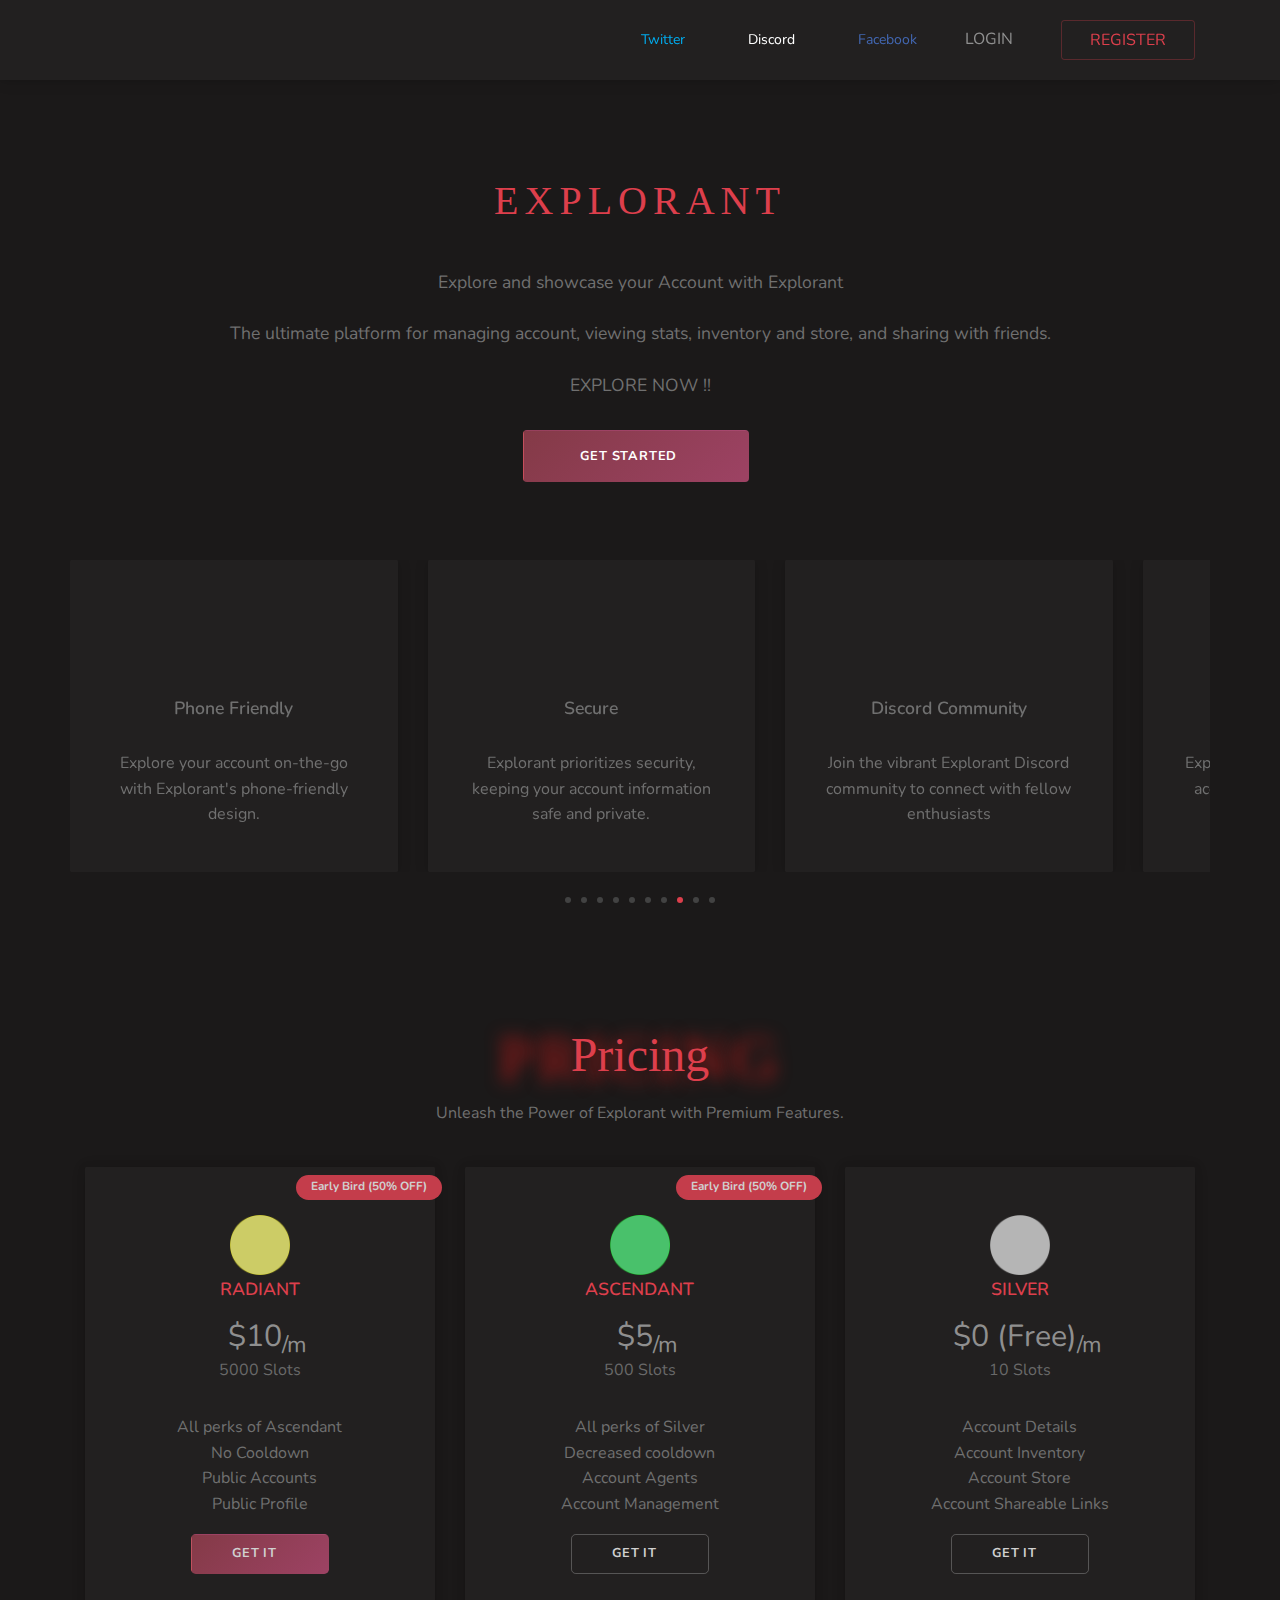
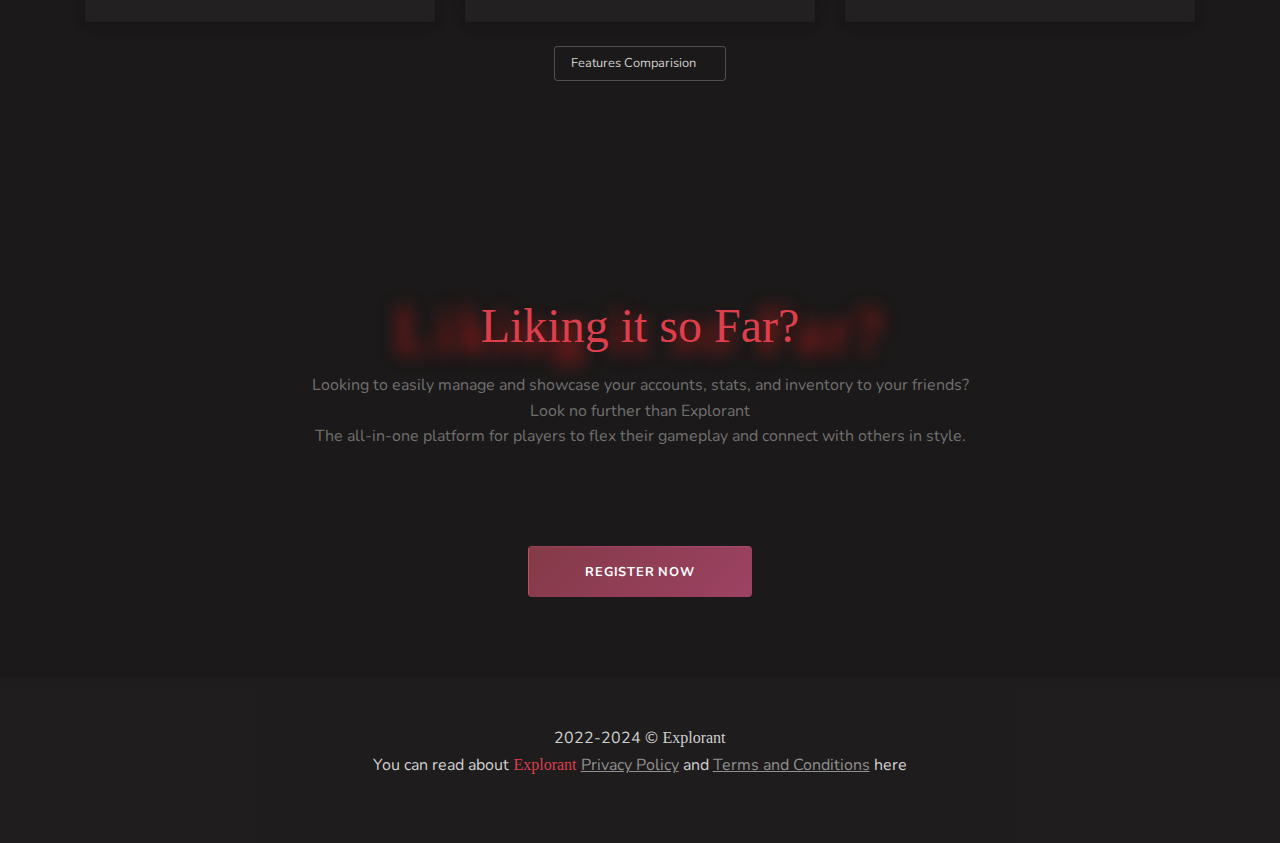
==== commit 41819d5b: "10-05" ====
--- a/index.html
+++ b/index.html
@@ -70,7 +70,7 @@
                 <div class="notification-container notification-container-empty"><div></div></div>
                 <div class="landing-page">
                     <div class="mobile-menu">
-                        <a class="logo-mobile c-pointer" href="https://explorant.space/#scroll"><span></span></a>
+                        <a class="logo-mobile c-pointer" href="./Login - Explorant.html"><span></span></a>
                         <ul class="navbar-nav">
                             <li class="nav-item"><a class="btn btn-outline-semi-light btn-sm pr-4 pl-4" href="https://explorant.space/auth/register">REGISTER</a></li>
                             <li class="nav-item"><a class="c-pointer" href="https://explorant.space/auth/login">LOGIN</a></li>
--- a/Explorant_files/19.b59f03bd.chunk.css
+++ b/Explorant_files/19.b59f03bd.chunk.css
@@ -0,0 +1 @@
+@charset "UTF-8";.CircularProgressbar{width:100%;vertical-align:middle}.CircularProgressbar .CircularProgressbar-path{stroke:#3e98c7;stroke-linecap:round;transition:stroke-dashoffset .5s ease 0s}.CircularProgressbar .CircularProgressbar-trail{stroke:#d6d6d6;stroke-linecap:round}.CircularProgressbar .CircularProgressbar-text{fill:#3e98c7;font-size:20px;dominant-baseline:middle;text-anchor:middle}.CircularProgressbar .CircularProgressbar-background{fill:#d6d6d6}.CircularProgressbar.CircularProgressbar-inverted .CircularProgressbar-background{fill:#3e98c7}.CircularProgressbar.CircularProgressbar-inverted .CircularProgressbar-text{fill:#fff}.CircularProgressbar.CircularProgressbar-inverted .CircularProgressbar-path{stroke:#fff}.CircularProgressbar.CircularProgressbar-inverted .CircularProgressbar-trail{stroke:transparent}.ps{overflow:hidden!important;overflow-anchor:none;-ms-overflow-style:none;touch-action:auto;-ms-touch-action:auto}.ps__rail-x{height:15px;bottom:0}.ps__rail-x,.ps__rail-y{display:none;opacity:0;transition:background-color .2s linear,opacity .2s linear;-webkit-transition:background-color .2s linear,opacity .2s linear;position:absolute}.ps__rail-y{width:15px;right:0}.ps--active-x>.ps__rail-x,.ps--active-y>.ps__rail-y{display:block;background-color:initial}.ps--focus>.ps__rail-x,.ps--focus>.ps__rail-y,.ps--scrolling-x>.ps__rail-x,.ps--scrolling-y>.ps__rail-y,.ps:hover>.ps__rail-x,.ps:hover>.ps__rail-y{opacity:.6}.ps .ps__rail-x.ps--clicking,.ps .ps__rail-x:focus,.ps .ps__rail-x:hover,.ps .ps__rail-y.ps--clicking,.ps .ps__rail-y:focus,.ps .ps__rail-y:hover{background-color:#eee;opacity:.9}.ps__thumb-x{transition:background-color .2s linear,height .2s ease-in-out;-webkit-transition:background-color .2s linear,height .2s ease-in-out;height:6px;bottom:2px}.ps__thumb-x,.ps__thumb-y{background-color:#aaa;border-radius:6px;position:absolute}.ps__thumb-y{transition:background-color .2s linear,width .2s ease-in-out;-webkit-transition:background-color .2s linear,width .2s ease-in-out;width:6px;right:2px}.ps__rail-x.ps--clicking .ps__thumb-x,.ps__rail-x:focus>.ps__thumb-x,.ps__rail-x:hover>.ps__thumb-x{background-color:#999;height:11px}.ps__rail-y.ps--clicking .ps__thumb-y,.ps__rail-y:focus>.ps__thumb-y,.ps__rail-y:hover>.ps__thumb-y{background-color:#999;width:11px}@supports(-ms-overflow-style:none){.ps{overflow:auto!important}}@media(-ms-high-contrast:none),screen and (-ms-high-contrast:active){.ps{overflow:auto!important}}.scrollbar-container{position:relative;height:100%}.rbc-btn{color:inherit;font:inherit;margin:0}button.rbc-btn{overflow:visible;text-transform:none;-webkit-appearance:button;cursor:pointer}button[disabled].rbc-btn{cursor:not-allowed}button.rbc-input::-moz-focus-inner{border:0;padding:0}.rbc-calendar{box-sizing:border-box;height:100%;display:-webkit-flex;display:flex;-webkit-flex-direction:column;flex-direction:column;-webkit-align-items:stretch;align-items:stretch}.rbc-calendar *,.rbc-calendar :after,.rbc-calendar :before{box-sizing:inherit}.rbc-abs-full,.rbc-row-bg{overflow:hidden;position:absolute;top:0;left:0;right:0;bottom:0}.rbc-ellipsis,.rbc-event-label,.rbc-row-segment .rbc-event-content,.rbc-show-more{display:block;overflow:hidden;text-overflow:ellipsis;white-space:nowrap}.rbc-rtl{direction:rtl}.rbc-off-range{color:#999}.rbc-off-range-bg{background:#e6e6e6}.rbc-header{overflow:hidden;-webkit-flex:1 0;flex:1 0;text-overflow:ellipsis;white-space:nowrap;padding:0 3px;text-align:center;vertical-align:middle;font-weight:700;font-size:90%;min-height:0;border-bottom:1px solid #ddd}.rbc-header+.rbc-header{border-left:1px solid #ddd}.rbc-rtl .rbc-header+.rbc-header{border-left-width:0;border-right:1px solid #ddd}.rbc-header>a,.rbc-header>a:active,.rbc-header>a:visited{color:inherit;text-decoration:none}.rbc-row-content{position:relative;user-select:none;-webkit-user-select:none;z-index:4}.rbc-row-content-scrollable{display:-webkit-flex;display:flex;-webkit-flex-direction:column;flex-direction:column;height:100%}.rbc-row-content-scrollable .rbc-row-content-scroll-container{height:100%;overflow-y:scroll;-ms-overflow-style:none;scrollbar-width:none}.rbc-row-content-scrollable .rbc-row-content-scroll-container::-webkit-scrollbar{display:none}.rbc-today{background-color:#eaf6ff}.rbc-toolbar{display:-webkit-flex;display:flex;-webkit-flex-wrap:wrap;flex-wrap:wrap;-webkit-justify-content:center;justify-content:center;-webkit-align-items:center;align-items:center;margin-bottom:10px;font-size:16px}.rbc-toolbar .rbc-toolbar-label{-webkit-flex-grow:1;flex-grow:1;padding:0 10px;text-align:center}.rbc-toolbar button{color:#373a3c;display:inline-block;margin:0;text-align:center;vertical-align:middle;background:0 0;background-image:none;border:1px solid #ccc;padding:.375rem 1rem;border-radius:4px;line-height:normal;white-space:nowrap}.rbc-toolbar button.rbc-active,.rbc-toolbar button:active{background-image:none;box-shadow:inset 0 3px 5px rgba(0,0,0,.125);background-color:#e6e6e6;border-color:#adadad}.rbc-toolbar button.rbc-active:focus,.rbc-toolbar button.rbc-active:hover,.rbc-toolbar button:active:focus,.rbc-toolbar button:active:hover{color:#373a3c;background-color:#d4d4d4;border-color:#8c8c8c}.rbc-toolbar button:focus,.rbc-toolbar button:hover{color:#373a3c;background-color:#e6e6e6;border-color:#adadad}.rbc-btn-group{display:inline-block;white-space:nowrap}.rbc-btn-group>button:first-child:not(:last-child){border-top-right-radius:0;border-bottom-right-radius:0}.rbc-btn-group>button:last-child:not(:first-child){border-top-left-radius:0;border-bottom-left-radius:0}.rbc-rtl .rbc-btn-group>button:first-child:not(:last-child){border-radius:4px;border-top-left-radius:0;border-bottom-left-radius:0}.rbc-rtl .rbc-btn-group>button:last-child:not(:first-child){border-radius:4px;border-top-right-radius:0;border-bottom-right-radius:0}.rbc-btn-group>button:not(:first-child):not(:last-child){border-radius:0}.rbc-btn-group button+button{margin-left:-1px}.rbc-rtl .rbc-btn-group button+button{margin-left:0;margin-right:-1px}.rbc-btn-group+.rbc-btn-group,.rbc-btn-group+button{margin-left:10px}.rbc-day-slot .rbc-background-event,.rbc-event{border:none;box-sizing:border-box;box-shadow:none;margin:0;padding:2px 5px;background-color:#3174ad;border-radius:5px;color:#fff;cursor:pointer;width:100%;text-align:left}.rbc-day-slot .rbc-slot-selecting .rbc-background-event,.rbc-slot-selecting .rbc-day-slot .rbc-background-event,.rbc-slot-selecting .rbc-event{cursor:inherit;pointer-events:none}.rbc-day-slot .rbc-selected.rbc-background-event,.rbc-event.rbc-selected{background-color:#265985}.rbc-day-slot .rbc-background-event:focus,.rbc-event:focus{outline:5px auto #3b99fc}.rbc-event-label{font-size:80%}.rbc-event-overlaps{box-shadow:-1px 1px 5px 0 rgba(51,51,51,.5)}.rbc-event-continues-prior{border-top-left-radius:0;border-bottom-left-radius:0}.rbc-event-continues-after{border-top-right-radius:0;border-bottom-right-radius:0}.rbc-event-continues-earlier{border-top-left-radius:0;border-top-right-radius:0}.rbc-event-continues-later{border-bottom-left-radius:0;border-bottom-right-radius:0}.rbc-row{display:-webkit-flex;display:flex;-webkit-flex-direction:row;flex-direction:row}.rbc-row-segment{padding:0 1px 1px}.rbc-selected-cell{background-color:rgba(0,0,0,.1)}.rbc-show-more{background-color:hsla(0,0%,100%,.3);z-index:4;font-weight:700;font-size:85%;height:auto;line-height:normal}.rbc-month-view{position:relative;border:1px solid #ddd;display:-webkit-flex;display:flex;-webkit-flex-direction:column;flex-direction:column;-webkit-flex:1 0;flex:1 0;width:100%;user-select:none;-webkit-user-select:none;height:100%}.rbc-month-header{-webkit-flex-direction:row;flex-direction:row}.rbc-month-header,.rbc-month-row{display:-webkit-flex;display:flex}.rbc-month-row{position:relative;-webkit-flex-direction:column;flex-direction:column;-webkit-flex:1 0;flex:1 0;-webkit-flex-basis:0;flex-basis:0;overflow:hidden;height:100%}.rbc-month-row+.rbc-month-row{border-top:1px solid #ddd}.rbc-date-cell{-webkit-flex:1 1;flex:1 1;min-width:0;padding-right:5px;text-align:right}.rbc-date-cell.rbc-now{font-weight:700}.rbc-date-cell>a,.rbc-date-cell>a:active,.rbc-date-cell>a:visited{color:inherit;text-decoration:none}.rbc-row-bg{display:-webkit-flex;display:flex;-webkit-flex-direction:row;flex-direction:row;overflow:hidden}.rbc-day-bg,.rbc-row-bg{-webkit-flex:1 0;flex:1 0}.rbc-day-bg+.rbc-day-bg{border-left:1px solid #ddd}.rbc-rtl .rbc-day-bg+.rbc-day-bg{border-left-width:0;border-right:1px solid #ddd}.rbc-overlay{position:absolute;z-index:5;border:1px solid #e5e5e5;background-color:#fff;box-shadow:0 5px 15px rgba(0,0,0,.25);padding:10px}.rbc-overlay>*+*{margin-top:1px}.rbc-overlay-header{border-bottom:1px solid #e5e5e5;margin:-10px -10px 5px;padding:2px 10px}.rbc-agenda-view{display:-webkit-flex;display:flex;-webkit-flex-direction:column;flex-direction:column;-webkit-flex:1 0;flex:1 0;overflow:auto}.rbc-agenda-view table.rbc-agenda-table{width:100%;border:1px solid #ddd;border-spacing:0;border-collapse:collapse}.rbc-agenda-view table.rbc-agenda-table tbody>tr>td{padding:5px 10px;vertical-align:top}.rbc-agenda-view table.rbc-agenda-table .rbc-agenda-time-cell{padding-left:15px;padding-right:15px;text-transform:lowercase}.rbc-agenda-view table.rbc-agenda-table tbody>tr>td+td{border-left:1px solid #ddd}.rbc-rtl .rbc-agenda-view table.rbc-agenda-table tbody>tr>td+td{border-left-width:0;border-right:1px solid #ddd}.rbc-agenda-view table.rbc-agenda-table tbody>tr+tr{border-top:1px solid #ddd}.rbc-agenda-view table.rbc-agenda-table thead>tr>th{padding:3px 5px;text-align:left;border-bottom:1px solid #ddd}.rbc-rtl .rbc-agenda-view table.rbc-agenda-table thead>tr>th{text-align:right}.rbc-agenda-time-cell{text-transform:lowercase}.rbc-agenda-time-cell .rbc-continues-after:after{content:" »"}.rbc-agenda-time-cell .rbc-continues-prior:before{content:"« "}.rbc-agenda-date-cell,.rbc-agenda-time-cell{white-space:nowrap}.rbc-agenda-event-cell{width:100%}.rbc-time-column{display:-webkit-flex;display:flex;-webkit-flex-direction:column;flex-direction:column;min-height:100%}.rbc-time-column .rbc-timeslot-group{-webkit-flex:1 1;flex:1 1}.rbc-timeslot-group{border-bottom:1px solid #ddd;min-height:40px;display:-webkit-flex;display:flex;-webkit-flex-flow:column nowrap;flex-flow:column nowrap}.rbc-header-gutter,.rbc-time-gutter{-webkit-flex:none;flex:none}.rbc-label{padding:0 5px}.rbc-day-slot{position:relative}.rbc-day-slot .rbc-events-container{bottom:0;left:0;position:absolute;right:0;margin-right:10px;top:0}.rbc-day-slot .rbc-events-container.rbc-rtl{left:10px;right:0}.rbc-day-slot .rbc-background-event,.rbc-day-slot .rbc-event{border:1px solid #265985;display:-webkit-flex;display:flex;max-height:100%;min-height:20px;-webkit-flex-flow:column wrap;flex-flow:column wrap;-webkit-align-items:flex-start;align-items:flex-start;overflow:hidden;position:absolute}.rbc-day-slot .rbc-background-event{opacity:.75}.rbc-day-slot .rbc-event-label{-webkit-flex:none;flex:none;padding-right:5px;width:auto}.rbc-day-slot .rbc-event-content{width:100%;-webkit-flex:1 1;flex:1 1;word-wrap:break-word;line-height:1;height:100%;min-height:1em}.rbc-day-slot .rbc-time-slot{border-top:1px solid #f7f7f7}.rbc-time-view-resources .rbc-time-gutter,.rbc-time-view-resources .rbc-time-header-gutter{position:-webkit-sticky;position:sticky;left:0;background-color:#fff;border-right:1px solid #ddd;z-index:10;margin-right:-1px}.rbc-time-view-resources .rbc-time-header{overflow:hidden}.rbc-time-view-resources .rbc-time-header-content{min-width:auto;-webkit-flex:1 0;flex:1 0;-webkit-flex-basis:0;flex-basis:0}.rbc-time-view-resources .rbc-time-header-cell-single-day{display:none}.rbc-time-view-resources .rbc-day-slot{min-width:140px}.rbc-time-view-resources .rbc-day-bg,.rbc-time-view-resources .rbc-header{width:140px;-webkit-flex:1 1;flex:1 1;-webkit-flex-basis:0 px;flex-basis:0 px}.rbc-time-header-content+.rbc-time-header-content{margin-left:-1px}.rbc-time-slot{-webkit-flex:1 0;flex:1 0}.rbc-time-slot.rbc-now{font-weight:700}.rbc-day-header{text-align:center}.rbc-slot-selection{z-index:10;position:absolute;background-color:rgba(0,0,0,.5);color:#fff;font-size:75%;width:100%;padding:3px}.rbc-slot-selecting{cursor:move}.rbc-time-view{display:-webkit-flex;display:flex;-webkit-flex-direction:column;flex-direction:column;-webkit-flex:1 1;flex:1 1;width:100%;border:1px solid #ddd;min-height:0}.rbc-time-view .rbc-time-gutter{white-space:nowrap}.rbc-time-view .rbc-allday-cell{box-sizing:initial;width:100%;height:100%;position:relative}.rbc-time-view .rbc-allday-cell+.rbc-allday-cell{border-left:1px solid #ddd}.rbc-time-view .rbc-allday-events{position:relative;z-index:4}.rbc-time-view .rbc-row{box-sizing:border-box;min-height:20px}.rbc-time-header{display:-webkit-flex;display:flex;-webkit-flex:0 0 auto;flex:0 0 auto;-webkit-flex-direction:row;flex-direction:row}.rbc-time-header.rbc-overflowing{border-right:1px solid #ddd}.rbc-rtl .rbc-time-header.rbc-overflowing{border-right-width:0;border-left:1px solid #ddd}.rbc-time-header>.rbc-row.rbc-row-resource,.rbc-time-header>.rbc-row:first-child{border-bottom:1px solid #ddd}.rbc-time-header-cell-single-day{display:none}.rbc-time-header-content{-webkit-flex:1 1;flex:1 1;display:-webkit-flex;display:flex;min-width:0;-webkit-flex-direction:column;flex-direction:column;border-left:1px solid #ddd}.rbc-rtl .rbc-time-header-content{border-left-width:0;border-right:1px solid #ddd}.rbc-time-header-content>.rbc-row.rbc-row-resource{border-bottom:1px solid #ddd;-webkit-flex-shrink:0;flex-shrink:0}.rbc-time-content{display:-webkit-flex;display:flex;-webkit-flex:1 0;flex:1 0;-webkit-align-items:flex-start;align-items:flex-start;width:100%;border-top:2px solid #ddd;overflow-y:auto;position:relative}.rbc-time-content>.rbc-time-gutter{-webkit-flex:none;flex:none}.rbc-time-content>*+*>*{border-left:1px solid #ddd}.rbc-rtl .rbc-time-content>*+*>*{border-left-width:0;border-right:1px solid #ddd}.rbc-time-content>.rbc-day-slot{width:100%;user-select:none;-webkit-user-select:none}.rbc-current-time-indicator{position:absolute;z-index:3;left:0;right:0;height:1px;background-color:#74ad31;pointer-events:none}@-webkit-keyframes closeWindow{0%{opacity:1}to{opacity:0}}@keyframes closeWindow{0%{opacity:1}to{opacity:0}}.ril__outer{background-color:rgba(0,0,0,.85);outline:none;top:0;left:0;right:0;bottom:0;z-index:1000;width:100%;height:100%;-ms-content-zooming:none;-ms-user-select:none;-ms-touch-select:none;-ms-touch-action:none;touch-action:none}.ril__outerClosing{opacity:0}.ril__image,.ril__imageNext,.ril__imagePrev,.ril__inner{position:absolute;top:0;left:0;right:0;bottom:0}.ril__image,.ril__imageNext,.ril__imagePrev{margin:auto;max-width:none;-ms-content-zooming:none;-ms-user-select:none;-ms-touch-select:none;-ms-touch-action:none;touch-action:none}.ril__imageDiscourager{background-repeat:no-repeat;background-position:50%;background-size:contain}.ril__navButtons{border:none;position:absolute;top:0;bottom:0;width:20px;height:34px;padding:40px 30px;margin:auto;cursor:pointer;opacity:.7}.ril__navButtons:hover{opacity:1}.ril__navButtons:active{opacity:.7}.ril__navButtonPrev{left:0;background:rgba(0,0,0,.2) url([data-uri]) no-repeat 50%}.ril__navButtonNext{right:0;background:rgba(0,0,0,.2) url([data-uri]) no-repeat 50%}.ril__downloadBlocker{position:absolute;top:0;left:0;right:0;bottom:0;background-image:url([data-uri]);background-size:cover}.ril__caption,.ril__toolbar{background-color:rgba(0,0,0,.5);position:absolute;left:0;right:0;display:-ms-flexbox;display:flex;-ms-flex-pack:justify;justify-content:space-between}.ril__caption{bottom:0;max-height:150px;overflow:auto}.ril__captionContent{padding:10px 20px;color:#fff}.ril__toolbar{top:0;height:50px}.ril__toolbarSide{height:50px;margin:0}.ril__toolbarLeftSide{padding-left:20px;padding-right:0;-ms-flex:0 1 auto;flex:0 1 auto;overflow:hidden;text-overflow:ellipsis}.ril__toolbarRightSide{padding-left:0;padding-right:20px;-ms-flex:0 0 auto;flex:0 0 auto}.ril__toolbarItem{display:inline-block;line-height:50px;padding:0;color:#fff;font-size:120%;max-width:100%;overflow:hidden;text-overflow:ellipsis;white-space:nowrap}.ril__toolbarItemChild{vertical-align:middle}.ril__builtinButton{width:40px;height:35px;cursor:pointer;border:none;opacity:.7}.ril__builtinButton:hover{opacity:1}.ril__builtinButton:active{outline:none}.ril__builtinButtonDisabled{cursor:default;opacity:.5}.ril__builtinButtonDisabled:hover{opacity:.5}.ril__closeButton{background:url([data-uri]) no-repeat 50%}.ril__zoomInButton{background:url([data-uri]) no-repeat 50%}.ril__zoomOutButton{background:url([data-uri]) no-repeat 50%}.ril__outerAnimating{-webkit-animation-name:closeWindow;animation-name:closeWindow}@-webkit-keyframes pointFade{0%,19.999%,to{opacity:0}20%{opacity:1}}@keyframes pointFade{0%,19.999%,to{opacity:0}20%{opacity:1}}.ril__loadingCircle{width:60px;height:60px;position:relative}.ril__loadingCirclePoint{width:100%;height:100%;position:absolute;left:0;top:0}.ril__loadingCirclePoint:before{content:"";display:block;margin:0 auto;width:11%;height:30%;background-color:#fff;border-radius:30%;-webkit-animation:pointFade .8s ease-in-out infinite both;animation:pointFade .8s ease-in-out infinite both}.ril__loadingCirclePoint:first-of-type{-webkit-transform:rotate(0deg);transform:rotate(0deg)}.ril__loadingCirclePoint:first-of-type:before,.ril__loadingCirclePoint:nth-of-type(7):before{-webkit-animation-delay:-.8s;animation-delay:-.8s}.ril__loadingCirclePoint:nth-of-type(2){-webkit-transform:rotate(30deg);transform:rotate(30deg)}.ril__loadingCirclePoint:nth-of-type(8){-webkit-transform:rotate(210deg);transform:rotate(210deg)}.ril__loadingCirclePoint:nth-of-type(2):before,.ril__loadingCirclePoint:nth-of-type(8):before{-webkit-animation-delay:-666ms;animation-delay:-666ms}.ril__loadingCirclePoint:nth-of-type(3){-webkit-transform:rotate(60deg);transform:rotate(60deg)}.ril__loadingCirclePoint:nth-of-type(9){-webkit-transform:rotate(240deg);transform:rotate(240deg)}.ril__loadingCirclePoint:nth-of-type(3):before,.ril__loadingCirclePoint:nth-of-type(9):before{-webkit-animation-delay:-533ms;animation-delay:-533ms}.ril__loadingCirclePoint:nth-of-type(4){-webkit-transform:rotate(90deg);transform:rotate(90deg)}.ril__loadingCirclePoint:nth-of-type(10){-webkit-transform:rotate(270deg);transform:rotate(270deg)}.ril__loadingCirclePoint:nth-of-type(4):before,.ril__loadingCirclePoint:nth-of-type(10):before{-webkit-animation-delay:-.4s;animation-delay:-.4s}.ril__loadingCirclePoint:nth-of-type(5){-webkit-transform:rotate(120deg);transform:rotate(120deg)}.ril__loadingCirclePoint:nth-of-type(11){-webkit-transform:rotate(300deg);transform:rotate(300deg)}.ril__loadingCirclePoint:nth-of-type(5):before,.ril__loadingCirclePoint:nth-of-type(11):before{-webkit-animation-delay:-266ms;animation-delay:-266ms}.ril__loadingCirclePoint:nth-of-type(6){-webkit-transform:rotate(150deg);transform:rotate(150deg)}.ril__loadingCirclePoint:nth-of-type(12){-webkit-transform:rotate(330deg);transform:rotate(330deg)}.ril__loadingCirclePoint:nth-of-type(6):before,.ril__loadingCirclePoint:nth-of-type(12):before{-webkit-animation-delay:-133ms;animation-delay:-133ms}.ril__loadingCirclePoint:nth-of-type(7){-webkit-transform:rotate(180deg);transform:rotate(180deg)}.ril__loadingCirclePoint:nth-of-type(13){-webkit-transform:rotate(1turn);transform:rotate(1turn)}.ril__loadingCirclePoint:nth-of-type(7):before,.ril__loadingCirclePoint:nth-of-type(13):before{-webkit-animation-delay:0ms;animation-delay:0ms}.ril__loadingContainer{position:absolute;top:0;right:0;bottom:0;left:0}.ril__imageNext .ril__loadingContainer,.ril__imagePrev .ril__loadingContainer{display:none}.ril__errorContainer{position:absolute;top:0;right:0;bottom:0;left:0;display:-ms-flexbox;display:flex;-ms-flex-align:center;align-items:center;-ms-flex-pack:center;justify-content:center;color:#fff}.ril__imageNext .ril__errorContainer,.ril__imagePrev .ril__errorContainer{display:none}.ril__loadingContainer__icon{color:#fff;position:absolute;top:50%;left:50%;-webkit-transform:translateX(-50%) translateY(-50%);transform:translateX(-50%) translateY(-50%)}.video-js .vjs-big-play-button .vjs-icon-placeholder:before,.video-js .vjs-modal-dialog,.vjs-button>.vjs-icon-placeholder:before,.vjs-modal-dialog .vjs-modal-dialog-content{position:absolute;top:0;left:0;width:100%;height:100%}.video-js .vjs-big-play-button .vjs-icon-placeholder:before,.vjs-button>.vjs-icon-placeholder:before{text-align:center}@font-face{font-family:VideoJS;src:url([data-uri]) format("woff");font-weight:400;font-style:normal}.video-js .vjs-big-play-button .vjs-icon-placeholder:before,.video-js .vjs-play-control .vjs-icon-placeholder,.vjs-icon-play{font-family:VideoJS;font-weight:400;font-style:normal}.video-js .vjs-big-play-button .vjs-icon-placeholder:before,.video-js .vjs-play-control .vjs-icon-placeholder:before,.vjs-icon-play:before{content:"\f101"}.vjs-icon-play-circle{font-family:VideoJS;font-weight:400;font-style:normal}.vjs-icon-play-circle:before{content:"\f102"}.video-js .vjs-play-control.vjs-playing .vjs-icon-placeholder,.vjs-icon-pause{font-family:VideoJS;font-weight:400;font-style:normal}.video-js .vjs-play-control.vjs-playing .vjs-icon-placeholder:before,.vjs-icon-pause:before{content:"\f103"}.video-js .vjs-mute-control.vjs-vol-0 .vjs-icon-placeholder,.vjs-icon-volume-mute{font-family:VideoJS;font-weight:400;font-style:normal}.video-js .vjs-mute-control.vjs-vol-0 .vjs-icon-placeholder:before,.vjs-icon-volume-mute:before{content:"\f104"}.video-js .vjs-mute-control.vjs-vol-1 .vjs-icon-placeholder,.vjs-icon-volume-low{font-family:VideoJS;font-weight:400;font-style:normal}.video-js .vjs-mute-control.vjs-vol-1 .vjs-icon-placeholder:before,.vjs-icon-volume-low:before{content:"\f105"}.video-js .vjs-mute-control.vjs-vol-2 .vjs-icon-placeholder,.vjs-icon-volume-mid{font-family:VideoJS;font-weight:400;font-style:normal}.video-js .vjs-mute-control.vjs-vol-2 .vjs-icon-placeholder:before,.vjs-icon-volume-mid:before{content:"\f106"}.video-js .vjs-mute-control .vjs-icon-placeholder,.vjs-icon-volume-high{font-family:VideoJS;font-weight:400;font-style:normal}.video-js .vjs-mute-control .vjs-icon-placeholder:before,.vjs-icon-volume-high:before{content:"\f107"}.video-js .vjs-fullscreen-control .vjs-icon-placeholder,.vjs-icon-fullscreen-enter{font-family:VideoJS;font-weight:400;font-style:normal}.video-js .vjs-fullscreen-control .vjs-icon-placeholder:before,.vjs-icon-fullscreen-enter:before{content:"\f108"}.video-js.vjs-fullscreen .vjs-fullscreen-control .vjs-icon-placeholder,.vjs-icon-fullscreen-exit{font-family:VideoJS;font-weight:400;font-style:normal}.video-js.vjs-fullscreen .vjs-fullscreen-control .vjs-icon-placeholder:before,.vjs-icon-fullscreen-exit:before{content:"\f109"}.vjs-icon-square{font-family:VideoJS;font-weight:400;font-style:normal}.vjs-icon-square:before{content:"\f10a"}.vjs-icon-spinner{font-family:VideoJS;font-weight:400;font-style:normal}.vjs-icon-spinner:before{content:"\f10b"}.video-js.video-js:lang(en-au) .vjs-subs-caps-button .vjs-icon-placeholder,.video-js.video-js:lang(en-gb) .vjs-subs-caps-button .vjs-icon-placeholder,.video-js.video-js:lang(en-ie) .vjs-subs-caps-button .vjs-icon-placeholder,.video-js.video-js:lang(en-nz) .vjs-subs-caps-button .vjs-icon-placeholder,.video-js .vjs-subs-caps-button .vjs-icon-placeholder,.video-js .vjs-subtitles-button .vjs-icon-placeholder,.vjs-icon-subtitles{font-family:VideoJS;font-weight:400;font-style:normal}.video-js.video-js:lang(en-au) .vjs-subs-caps-button .vjs-icon-placeholder:before,.video-js.video-js:lang(en-gb) .vjs-subs-caps-button .vjs-icon-placeholder:before,.video-js.video-js:lang(en-ie) .vjs-subs-caps-button .vjs-icon-placeholder:before,.video-js.video-js:lang(en-nz) .vjs-subs-caps-button .vjs-icon-placeholder:before,.video-js .vjs-subs-caps-button .vjs-icon-placeholder:before,.video-js .vjs-subtitles-button .vjs-icon-placeholder:before,.vjs-icon-subtitles:before{content:"\f10c"}.video-js .vjs-captions-button .vjs-icon-placeholder,.video-js:lang(en) .vjs-subs-caps-button .vjs-icon-placeholder,.video-js:lang(fr-ca) .vjs-subs-caps-button .vjs-icon-placeholder,.vjs-icon-captions{font-family:VideoJS;font-weight:400;font-style:normal}.video-js .vjs-captions-button .vjs-icon-placeholder:before,.video-js:lang(en) .vjs-subs-caps-button .vjs-icon-placeholder:before,.video-js:lang(fr-ca) .vjs-subs-caps-button .vjs-icon-placeholder:before,.vjs-icon-captions:before{content:"\f10d"}.video-js .vjs-chapters-button .vjs-icon-placeholder,.vjs-icon-chapters{font-family:VideoJS;font-weight:400;font-style:normal}.video-js .vjs-chapters-button .vjs-icon-placeholder:before,.vjs-icon-chapters:before{content:"\f10e"}.vjs-icon-share{font-family:VideoJS;font-weight:400;font-style:normal}.vjs-icon-share:before{content:"\f10f"}.vjs-icon-cog{font-family:VideoJS;font-weight:400;font-style:normal}.vjs-icon-cog:before{content:"\f110"}.video-js .vjs-play-progress,.video-js .vjs-volume-level,.vjs-icon-circle,.vjs-seek-to-live-control .vjs-icon-placeholder{font-family:VideoJS;font-weight:400;font-style:normal}.video-js .vjs-play-progress:before,.video-js .vjs-volume-level:before,.vjs-icon-circle:before,.vjs-seek-to-live-control .vjs-icon-placeholder:before{content:"\f111"}.vjs-icon-circle-outline{font-family:VideoJS;font-weight:400;font-style:normal}.vjs-icon-circle-outline:before{content:"\f112"}.vjs-icon-circle-inner-circle{font-family:VideoJS;font-weight:400;font-style:normal}.vjs-icon-circle-inner-circle:before{content:"\f113"}.vjs-icon-hd{font-family:VideoJS;font-weight:400;font-style:normal}.vjs-icon-hd:before{content:"\f114"}.video-js .vjs-control.vjs-close-button .vjs-icon-placeholder,.vjs-icon-cancel{font-family:VideoJS;font-weight:400;font-style:normal}.video-js .vjs-control.vjs-close-button .vjs-icon-placeholder:before,.vjs-icon-cancel:before{content:"\f115"}.video-js .vjs-play-control.vjs-ended .vjs-icon-placeholder,.vjs-icon-replay{font-family:VideoJS;font-weight:400;font-style:normal}.video-js .vjs-play-control.vjs-ended .vjs-icon-placeholder:before,.vjs-icon-replay:before{content:"\f116"}.vjs-icon-facebook{font-family:VideoJS;font-weight:400;font-style:normal}.vjs-icon-facebook:before{content:"\f117"}.vjs-icon-gplus{font-family:VideoJS;font-weight:400;font-style:normal}.vjs-icon-gplus:before{content:"\f118"}.vjs-icon-linkedin{font-family:VideoJS;font-weight:400;font-style:normal}.vjs-icon-linkedin:before{content:"\f119"}.vjs-icon-twitter{font-family:VideoJS;font-weight:400;font-style:normal}.vjs-icon-twitter:before{content:"\f11a"}.vjs-icon-tumblr{font-family:VideoJS;font-weight:400;font-style:normal}.vjs-icon-tumblr:before{content:"\f11b"}.vjs-icon-pinterest{font-family:VideoJS;font-weight:400;font-style:normal}.vjs-icon-pinterest:before{content:"\f11c"}.video-js .vjs-descriptions-button .vjs-icon-placeholder,.vjs-icon-audio-description{font-family:VideoJS;font-weight:400;font-style:normal}.video-js .vjs-descriptions-button .vjs-icon-placeholder:before,.vjs-icon-audio-description:before{content:"\f11d"}.video-js .vjs-audio-button .vjs-icon-placeholder,.vjs-icon-audio{font-family:VideoJS;font-weight:400;font-style:normal}.video-js .vjs-audio-button .vjs-icon-placeholder:before,.vjs-icon-audio:before{content:"\f11e"}.vjs-icon-next-item{font-family:VideoJS;font-weight:400;font-style:normal}.vjs-icon-next-item:before{content:"\f11f"}.vjs-icon-previous-item{font-family:VideoJS;font-weight:400;font-style:normal}.vjs-icon-previous-item:before{content:"\f120"}.video-js .vjs-picture-in-picture-control .vjs-icon-placeholder,.vjs-icon-picture-in-picture-enter{font-family:VideoJS;font-weight:400;font-style:normal}.video-js .vjs-picture-in-picture-control .vjs-icon-placeholder:before,.vjs-icon-picture-in-picture-enter:before{content:"\f121"}.video-js.vjs-picture-in-picture .vjs-picture-in-picture-control .vjs-icon-placeholder,.vjs-icon-picture-in-picture-exit{font-family:VideoJS;font-weight:400;font-style:normal}.video-js.vjs-picture-in-picture .vjs-picture-in-picture-control .vjs-icon-placeholder:before,.vjs-icon-picture-in-picture-exit:before{content:"\f122"}.video-js{display:block;vertical-align:top;box-sizing:border-box;color:#fff;background-color:#000;position:relative;padding:0;font-size:10px;line-height:1;font-weight:400;font-style:normal;font-family:Arial,Helvetica,sans-serif;word-break:normal}.video-js:-moz-full-screen{position:absolute}.video-js:-webkit-full-screen{width:100%!important;height:100%!important}.video-js[tabindex="-1"]{outline:none}.video-js *,.video-js :after,.video-js :before{box-sizing:inherit}.video-js ul{font-family:inherit;font-size:inherit;line-height:inherit;list-style-position:outside;margin:0}.video-js.vjs-1-1,.video-js.vjs-4-3,.video-js.vjs-9-16,.video-js.vjs-16-9,.video-js.vjs-fluid{width:100%;max-width:100%}.video-js.vjs-1-1:not(.vjs-audio-only-mode),.video-js.vjs-4-3:not(.vjs-audio-only-mode),.video-js.vjs-9-16:not(.vjs-audio-only-mode),.video-js.vjs-16-9:not(.vjs-audio-only-mode),.video-js.vjs-fluid:not(.vjs-audio-only-mode){height:0}.video-js.vjs-16-9:not(.vjs-audio-only-mode){padding-top:56.25%}.video-js.vjs-4-3:not(.vjs-audio-only-mode){padding-top:75%}.video-js.vjs-9-16:not(.vjs-audio-only-mode){padding-top:177.7777777778%}.video-js.vjs-1-1:not(.vjs-audio-only-mode){padding-top:100%}.video-js.vjs-fill:not(.vjs-audio-only-mode),.video-js .vjs-tech{width:100%;height:100%}.video-js .vjs-tech{position:absolute;top:0;left:0}.video-js.vjs-audio-only-mode .vjs-tech{display:none}body.vjs-full-window{padding:0;margin:0;height:100%}.vjs-full-window .video-js.vjs-fullscreen{position:fixed;overflow:hidden;z-index:1000;left:0;top:0;bottom:0;right:0}.video-js.vjs-fullscreen:not(.vjs-ios-native-fs){width:100%!important;height:100%!important;padding-top:0!important}.video-js.vjs-fullscreen.vjs-user-inactive{cursor:none}.vjs-hidden{display:none!important}.vjs-disabled{opacity:.5;cursor:default}.video-js .vjs-offscreen{height:1px;left:-9999px;position:absolute;top:0;width:1px}.vjs-lock-showing{display:block!important;opacity:1!important;visibility:visible!important}.vjs-no-js{padding:20px;color:#fff;background-color:#000;font-size:18px;font-family:Arial,Helvetica,sans-serif;text-align:center;width:300px;height:150px;margin:0 auto}.vjs-no-js a,.vjs-no-js a:visited{color:#66a8cc}.video-js .vjs-big-play-button{font-size:3em;line-height:1.5em;height:1.63332em;width:3em;display:block;position:absolute;top:10px;left:10px;padding:0;cursor:pointer;opacity:1;border:.06666em solid #fff;background-color:#2b333f;background-color:rgba(43,51,63,.7);border-radius:.3em;transition:all .4s}.vjs-big-play-centered .vjs-big-play-button{top:50%;left:50%;margin-top:-.81666em;margin-left:-1.5em}.video-js .vjs-big-play-button:focus,.video-js:hover .vjs-big-play-button{border-color:#fff;background-color:#73859f;background-color:rgba(115,133,159,.5);transition:all 0s}.vjs-controls-disabled .vjs-big-play-button,.vjs-error .vjs-big-play-button,.vjs-has-started .vjs-big-play-button,.vjs-using-native-controls .vjs-big-play-button{display:none}.vjs-has-started.vjs-paused.vjs-show-big-play-button-on-pause .vjs-big-play-button{display:block}.video-js button{background:0 0;border:none;color:inherit;display:inline-block;font-size:inherit;line-height:inherit;text-transform:none;text-decoration:none;transition:none;-webkit-appearance:none;appearance:none}.vjs-control .vjs-button{width:100%;height:100%}.video-js .vjs-control.vjs-close-button{cursor:pointer;height:3em;position:absolute;right:0;top:.5em;z-index:2}.video-js .vjs-modal-dialog{background:rgba(0,0,0,.8);background:linear-gradient(180deg,rgba(0,0,0,.8),hsla(0,0%,100%,0));overflow:auto}.video-js .vjs-modal-dialog>*{box-sizing:border-box}.vjs-modal-dialog .vjs-modal-dialog-content{font-size:1.2em;line-height:1.5;padding:20px 24px;z-index:1}.vjs-menu-button{cursor:pointer}.vjs-menu-button.vjs-disabled{cursor:default}.vjs-workinghover .vjs-menu-button.vjs-disabled:hover .vjs-menu{display:none}.vjs-menu .vjs-menu-content{display:block;padding:0;margin:0;font-family:Arial,Helvetica,sans-serif;overflow:auto}.vjs-menu .vjs-menu-content>*{box-sizing:border-box}.vjs-scrubbing .vjs-control.vjs-menu-button:hover .vjs-menu{display:none}.vjs-menu li{list-style:none;margin:0;padding:.2em 0;line-height:1.4em;font-size:1.2em;text-align:center;text-transform:lowercase}.js-focus-visible .vjs-menu li.vjs-menu-item:hover,.vjs-menu li.vjs-menu-item:focus,.vjs-menu li.vjs-menu-item:hover{background-color:#73859f;background-color:rgba(115,133,159,.5)}.js-focus-visible .vjs-menu li.vjs-selected:hover,.vjs-menu li.vjs-selected,.vjs-menu li.vjs-selected:focus,.vjs-menu li.vjs-selected:hover{background-color:#fff;color:#2b333f}.js-focus-visible .vjs-menu :not(.vjs-selected):focus:not(.focus-visible),.video-js .vjs-menu :not(.vjs-selected):focus:not(:focus-visible){background:0 0}.vjs-menu li.vjs-menu-title{text-align:center;text-transform:uppercase;font-size:1em;line-height:2em;padding:0;margin:0 0 .3em;font-weight:700;cursor:default}.vjs-menu-button-popup .vjs-menu{display:none;position:absolute;bottom:0;width:10em;left:-3em;height:0;margin-bottom:1.5em;border-top-color:rgba(43,51,63,.7)}.vjs-menu-button-popup .vjs-menu .vjs-menu-content{background-color:#2b333f;background-color:rgba(43,51,63,.7);position:absolute;width:100%;bottom:1.5em;max-height:15em}.vjs-layout-tiny .vjs-menu-button-popup .vjs-menu .vjs-menu-content,.vjs-layout-x-small .vjs-menu-button-popup .vjs-menu .vjs-menu-content{max-height:5em}.vjs-layout-small .vjs-menu-button-popup .vjs-menu .vjs-menu-content{max-height:10em}.vjs-layout-medium .vjs-menu-button-popup .vjs-menu .vjs-menu-content{max-height:14em}.vjs-layout-huge .vjs-menu-button-popup .vjs-menu .vjs-menu-content,.vjs-layout-large .vjs-menu-button-popup .vjs-menu .vjs-menu-content,.vjs-layout-x-large .vjs-menu-button-popup .vjs-menu .vjs-menu-content{max-height:25em}.vjs-menu-button-popup .vjs-menu.vjs-lock-showing,.vjs-workinghover .vjs-menu-button-popup.vjs-hover .vjs-menu{display:block}.video-js .vjs-menu-button-inline{transition:all .4s;overflow:hidden}.video-js .vjs-menu-button-inline:before{width:2.222222222em}.video-js .vjs-menu-button-inline.vjs-slider-active,.video-js .vjs-menu-button-inline:focus,.video-js .vjs-menu-button-inline:hover,.video-js.vjs-no-flex .vjs-menu-button-inline{width:12em}.vjs-menu-button-inline .vjs-menu{opacity:0;height:100%;width:auto;position:absolute;left:4em;top:0;padding:0;margin:0;transition:all .4s}.vjs-menu-button-inline.vjs-slider-active .vjs-menu,.vjs-menu-button-inline:focus .vjs-menu,.vjs-menu-button-inline:hover .vjs-menu{display:block;opacity:1}.vjs-no-flex .vjs-menu-button-inline .vjs-menu{display:block;opacity:1;position:relative;width:auto}.vjs-no-flex .vjs-menu-button-inline.vjs-slider-active .vjs-menu,.vjs-no-flex .vjs-menu-button-inline:focus .vjs-menu,.vjs-no-flex .vjs-menu-button-inline:hover .vjs-menu{width:auto}.vjs-menu-button-inline .vjs-menu-content{width:auto;height:100%;margin:0;overflow:hidden}.video-js .vjs-control-bar{display:none;width:100%;position:absolute;bottom:0;left:0;right:0;height:3em;background-color:#2b333f;background-color:rgba(43,51,63,.7)}.vjs-audio-only-mode .vjs-control-bar,.vjs-has-started .vjs-control-bar{display:-webkit-flex;display:flex;visibility:visible;opacity:1;transition:visibility .1s,opacity .1s}.vjs-has-started.vjs-user-inactive.vjs-playing .vjs-control-bar{visibility:visible;opacity:0;pointer-events:none;transition:visibility 1s,opacity 1s}.vjs-controls-disabled .vjs-control-bar,.vjs-error .vjs-control-bar,.vjs-using-native-controls .vjs-control-bar{display:none!important}.vjs-audio-only-mode.vjs-has-started.vjs-user-inactive.vjs-playing .vjs-control-bar,.vjs-audio.vjs-has-started.vjs-user-inactive.vjs-playing .vjs-control-bar{opacity:1;visibility:visible}.vjs-has-started.vjs-no-flex .vjs-control-bar{display:table}.video-js .vjs-control{position:relative;text-align:center;margin:0;padding:0;height:100%;width:4em;-webkit-flex:none;flex:none}.video-js .vjs-control.vjs-visible-text{width:auto;padding-left:1em;padding-right:1em}.vjs-button>.vjs-icon-placeholder:before{font-size:1.8em;line-height:1.67}.vjs-button>.vjs-icon-placeholder{display:block}.video-js .vjs-control:focus,.video-js .vjs-control:focus:before,.video-js .vjs-control:hover:before{text-shadow:0 0 1em #fff}.video-js :not(.vjs-visible-text)>.vjs-control-text{border:0;clip:rect(0 0 0 0);height:1px;overflow:hidden;padding:0;position:absolute;width:1px}.vjs-no-flex .vjs-control{display:table-cell;vertical-align:middle}.video-js .vjs-custom-control-spacer{display:none}.video-js .vjs-progress-control{cursor:pointer;-webkit-flex:auto;flex:auto;display:-webkit-flex;display:flex;-webkit-align-items:center;align-items:center;min-width:4em;touch-action:none}.video-js .vjs-progress-control.disabled{cursor:default}.vjs-live .vjs-progress-control{display:none}.vjs-liveui .vjs-progress-control{display:-webkit-flex;display:flex;-webkit-align-items:center;align-items:center}.vjs-no-flex .vjs-progress-control{width:auto}.video-js .vjs-progress-holder{-webkit-flex:auto;flex:auto;transition:all .2s;height:.3em}.video-js .vjs-progress-control .vjs-progress-holder{margin:0 10px}.video-js .vjs-progress-control:hover .vjs-progress-holder{font-size:1.6666666667em}.video-js .vjs-progress-control:hover .vjs-progress-holder.disabled{font-size:1em}.video-js .vjs-progress-holder .vjs-load-progress,.video-js .vjs-progress-holder .vjs-load-progress div,.video-js .vjs-progress-holder .vjs-play-progress{position:absolute;display:block;height:100%;margin:0;padding:0;width:0}.video-js .vjs-play-progress{background-color:#fff}.video-js .vjs-play-progress:before{font-size:.9em;position:absolute;right:-.5em;top:-.3333333333em;z-index:1}.video-js .vjs-load-progress{background:rgba(115,133,159,.5)}.video-js .vjs-load-progress div{background:rgba(115,133,159,.75)}.video-js .vjs-time-tooltip{background-color:#fff;background-color:hsla(0,0%,100%,.8);border-radius:.3em;color:#000;float:right;font-family:Arial,Helvetica,sans-serif;font-size:1em;padding:6px 8px 8px;pointer-events:none;position:absolute;top:-3.4em;visibility:hidden;z-index:1}.video-js .vjs-progress-holder:focus .vjs-time-tooltip{display:none}.video-js .vjs-progress-control:hover .vjs-progress-holder:focus .vjs-time-tooltip,.video-js .vjs-progress-control:hover .vjs-time-tooltip{display:block;font-size:.6em;visibility:visible}.video-js .vjs-progress-control.disabled:hover .vjs-time-tooltip{font-size:1em}.video-js .vjs-progress-control .vjs-mouse-display{display:none;position:absolute;width:1px;height:100%;background-color:#000;z-index:1}.vjs-no-flex .vjs-progress-control .vjs-mouse-display{z-index:0}.video-js .vjs-progress-control:hover .vjs-mouse-display{display:block}.video-js.vjs-user-inactive .vjs-progress-control .vjs-mouse-display{visibility:hidden;opacity:0;transition:visibility 1s,opacity 1s}.video-js.vjs-user-inactive.vjs-no-flex .vjs-progress-control .vjs-mouse-display{display:none}.vjs-mouse-display .vjs-time-tooltip{color:#fff;background-color:#000;background-color:rgba(0,0,0,.8)}.video-js .vjs-slider{position:relative;cursor:pointer;padding:0;margin:0 .45em;-webkit-touch-callout:none;-webkit-user-select:none;user-select:none;background-color:#73859f;background-color:rgba(115,133,159,.5)}.video-js .vjs-slider.disabled{cursor:default}.video-js .vjs-slider:focus{text-shadow:0 0 1em #fff;box-shadow:0 0 1em #fff}.video-js .vjs-mute-control{cursor:pointer;-webkit-flex:none;flex:none}.video-js .vjs-volume-control{cursor:pointer;margin-right:1em;display:-webkit-flex;display:flex}.video-js .vjs-volume-control.vjs-volume-horizontal{width:5em}.video-js .vjs-volume-panel .vjs-volume-control{visibility:visible;opacity:0;width:1px;height:1px;margin-left:-1px}.video-js .vjs-volume-panel{transition:width 1s}.video-js .vjs-volume-panel.vjs-hover .vjs-mute-control~.vjs-volume-control,.video-js .vjs-volume-panel.vjs-hover .vjs-volume-control,.video-js .vjs-volume-panel .vjs-volume-control.vjs-slider-active,.video-js .vjs-volume-panel .vjs-volume-control:active,.video-js .vjs-volume-panel:active .vjs-volume-control,.video-js .vjs-volume-panel:focus .vjs-volume-control{visibility:visible;opacity:1;position:relative;transition:visibility .1s,opacity .1s,height .1s,width .1s,left 0s,top 0s}.video-js .vjs-volume-panel.vjs-hover .vjs-mute-control~.vjs-volume-control.vjs-volume-horizontal,.video-js .vjs-volume-panel.vjs-hover .vjs-volume-control.vjs-volume-horizontal,.video-js .vjs-volume-panel .vjs-volume-control.vjs-slider-active.vjs-volume-horizontal,.video-js .vjs-volume-panel .vjs-volume-control:active.vjs-volume-horizontal,.video-js .vjs-volume-panel:active .vjs-volume-control.vjs-volume-horizontal,.video-js .vjs-volume-panel:focus .vjs-volume-control.vjs-volume-horizontal{width:5em;height:3em;margin-right:0}.video-js .vjs-volume-panel.vjs-hover .vjs-mute-control~.vjs-volume-control.vjs-volume-vertical,.video-js .vjs-volume-panel.vjs-hover .vjs-volume-control.vjs-volume-vertical,.video-js .vjs-volume-panel .vjs-volume-control.vjs-slider-active.vjs-volume-vertical,.video-js .vjs-volume-panel .vjs-volume-control:active.vjs-volume-vertical,.video-js .vjs-volume-panel:active .vjs-volume-control.vjs-volume-vertical,.video-js .vjs-volume-panel:focus .vjs-volume-control.vjs-volume-vertical{left:-3.5em;transition:left 0s}.video-js .vjs-volume-panel.vjs-volume-panel-horizontal.vjs-hover,.video-js .vjs-volume-panel.vjs-volume-panel-horizontal.vjs-slider-active,.video-js .vjs-volume-panel.vjs-volume-panel-horizontal:active{width:10em;transition:width .1s}.video-js .vjs-volume-panel.vjs-volume-panel-horizontal.vjs-mute-toggle-only{width:4em}.video-js .vjs-volume-panel .vjs-volume-control.vjs-volume-vertical{height:8em;width:3em;left:-3000em;transition:visibility 1s,opacity 1s,height 1s 1s,width 1s 1s,left 1s 1s,top 1s 1s}.video-js .vjs-volume-panel .vjs-volume-control.vjs-volume-horizontal{transition:visibility 1s,opacity 1s,height 1s 1s,width 1s,left 1s 1s,top 1s 1s}.video-js.vjs-no-flex .vjs-volume-panel .vjs-volume-control.vjs-volume-horizontal{width:5em;height:3em;visibility:visible;opacity:1;position:relative;transition:none}.video-js.vjs-no-flex .vjs-volume-control.vjs-volume-vertical,.video-js.vjs-no-flex .vjs-volume-panel .vjs-volume-control.vjs-volume-vertical{position:absolute;bottom:3em;left:.5em}.video-js .vjs-volume-panel{display:-webkit-flex;display:flex}.video-js .vjs-volume-bar{margin:1.35em .45em}.vjs-volume-bar.vjs-slider-horizontal{width:5em;height:.3em}.vjs-volume-bar.vjs-slider-vertical{width:.3em;height:5em;margin:1.35em auto}.video-js .vjs-volume-level{position:absolute;bottom:0;left:0;background-color:#fff}.video-js .vjs-volume-level:before{position:absolute;font-size:.9em;z-index:1}.vjs-slider-vertical .vjs-volume-level{width:.3em}.vjs-slider-vertical .vjs-volume-level:before{top:-.5em;left:-.3em;z-index:1}.vjs-slider-horizontal .vjs-volume-level{height:.3em}.vjs-slider-horizontal .vjs-volume-level:before{top:-.3em;right:-.5em}.video-js .vjs-volume-panel.vjs-volume-panel-vertical{width:4em}.vjs-volume-bar.vjs-slider-vertical .vjs-volume-level{height:100%}.vjs-volume-bar.vjs-slider-horizontal .vjs-volume-level{width:100%}.video-js .vjs-volume-vertical{width:3em;height:8em;bottom:8em;background-color:#2b333f;background-color:rgba(43,51,63,.7)}.video-js .vjs-volume-horizontal .vjs-menu{left:-2em}.video-js .vjs-volume-tooltip{background-color:#fff;background-color:hsla(0,0%,100%,.8);border-radius:.3em;color:#000;float:right;font-family:Arial,Helvetica,sans-serif;font-size:1em;padding:6px 8px 8px;pointer-events:none;position:absolute;top:-3.4em;visibility:hidden;z-index:1}.video-js .vjs-volume-control:hover .vjs-progress-holder:focus .vjs-volume-tooltip,.video-js .vjs-volume-control:hover .vjs-volume-tooltip{display:block;font-size:1em;visibility:visible}.video-js .vjs-volume-vertical:hover .vjs-progress-holder:focus .vjs-volume-tooltip,.video-js .vjs-volume-vertical:hover .vjs-volume-tooltip{left:1em;top:-12px}.video-js .vjs-volume-control.disabled:hover .vjs-volume-tooltip{font-size:1em}.video-js .vjs-volume-control .vjs-mouse-display{display:none;position:absolute;width:100%;height:1px;background-color:#000;z-index:1}.video-js .vjs-volume-horizontal .vjs-mouse-display{width:1px;height:100%}.vjs-no-flex .vjs-volume-control .vjs-mouse-display{z-index:0}.video-js .vjs-volume-control:hover .vjs-mouse-display{display:block}.video-js.vjs-user-inactive .vjs-volume-control .vjs-mouse-display{visibility:hidden;opacity:0;transition:visibility 1s,opacity 1s}.video-js.vjs-user-inactive.vjs-no-flex .vjs-volume-control .vjs-mouse-display{display:none}.vjs-mouse-display .vjs-volume-tooltip{color:#fff;background-color:#000;background-color:rgba(0,0,0,.8)}.vjs-poster{display:inline-block;vertical-align:middle;background-repeat:no-repeat;background-position:50% 50%;background-size:contain;background-color:#000;cursor:pointer;margin:0;padding:0;position:absolute;top:0;right:0;bottom:0;left:0;height:100%}.vjs-has-started .vjs-poster,.vjs-using-native-controls .vjs-poster{display:none}.vjs-audio.vjs-has-started .vjs-poster,.vjs-has-started.vjs-audio-poster-mode .vjs-poster{display:block}.video-js .vjs-live-control{display:-webkit-flex;display:flex;-webkit-align-items:flex-start;align-items:flex-start;-webkit-flex:auto;flex:auto;font-size:1em;line-height:3em}.vjs-no-flex .vjs-live-control{display:table-cell;width:auto;text-align:left}.video-js.vjs-liveui .vjs-live-control,.video-js:not(.vjs-live) .vjs-live-control{display:none}.video-js .vjs-seek-to-live-control{-webkit-align-items:center;align-items:center;cursor:pointer;-webkit-flex:none;flex:none;display:-webkit-inline-flex;display:inline-flex;height:100%;padding-left:.5em;padding-right:.5em;font-size:1em;line-height:3em;width:auto;min-width:4em}.vjs-no-flex .vjs-seek-to-live-control{display:table-cell;width:auto;text-align:left}.video-js.vjs-live:not(.vjs-liveui) .vjs-seek-to-live-control,.video-js:not(.vjs-live) .vjs-seek-to-live-control{display:none}.vjs-seek-to-live-control.vjs-control.vjs-at-live-edge{cursor:auto}.vjs-seek-to-live-control .vjs-icon-placeholder{margin-right:.5em;color:#888}.vjs-seek-to-live-control.vjs-control.vjs-at-live-edge .vjs-icon-placeholder{color:red}.video-js .vjs-time-control{-webkit-flex:none;flex:none;font-size:1em;line-height:3em;min-width:2em;width:auto;padding-left:1em;padding-right:1em}.video-js .vjs-current-time,.video-js .vjs-duration,.vjs-live .vjs-time-control,.vjs-no-flex .vjs-current-time,.vjs-no-flex .vjs-duration{display:none}.vjs-time-divider{display:none;line-height:3em}.vjs-live .vjs-time-divider{display:none}.video-js .vjs-play-control{cursor:pointer}.video-js .vjs-play-control .vjs-icon-placeholder{-webkit-flex:none;flex:none}.vjs-text-track-display{position:absolute;bottom:3em;left:0;right:0;top:0;pointer-events:none}.video-js.vjs-controls-disabled .vjs-text-track-display,.video-js.vjs-user-inactive.vjs-playing .vjs-text-track-display{bottom:1em}.video-js .vjs-text-track{font-size:1.4em;text-align:center;margin-bottom:.1em}.vjs-subtitles{color:#fff}.vjs-captions{color:#fc6}.vjs-tt-cue{display:block}video::-webkit-media-text-track-display{-webkit-transform:translateY(-3em);transform:translateY(-3em)}.video-js.vjs-controls-disabled video::-webkit-media-text-track-display,.video-js.vjs-user-inactive.vjs-playing video::-webkit-media-text-track-display{-webkit-transform:translateY(-1.5em);transform:translateY(-1.5em)}.video-js .vjs-picture-in-picture-control{cursor:pointer;-webkit-flex:none;flex:none}.video-js.vjs-audio-only-mode .vjs-picture-in-picture-control{display:none}.video-js .vjs-fullscreen-control{cursor:pointer;-webkit-flex:none;flex:none}.video-js.vjs-audio-only-mode .vjs-fullscreen-control{display:none}.vjs-playback-rate .vjs-playback-rate-value,.vjs-playback-rate>.vjs-menu-button{position:absolute;top:0;left:0;width:100%;height:100%}.vjs-playback-rate .vjs-playback-rate-value{pointer-events:none;font-size:1.5em;line-height:2;text-align:center}.vjs-playback-rate .vjs-menu{width:4em;left:0}.vjs-error .vjs-error-display .vjs-modal-dialog-content{font-size:1.4em;text-align:center}.vjs-error .vjs-error-display:before{color:#fff;content:"X";font-family:Arial,Helvetica,sans-serif;font-size:4em;left:0;line-height:1;margin-top:-.5em;position:absolute;text-shadow:.05em .05em .1em #000;text-align:center;top:50%;vertical-align:middle;width:100%}.vjs-loading-spinner{display:none;position:absolute;top:50%;left:50%;margin:-25px 0 0 -25px;opacity:.85;text-align:left;border:6px solid rgba(43,51,63,.7);box-sizing:border-box;background-clip:padding-box;width:50px;height:50px;border-radius:25px;visibility:hidden}.vjs-seeking .vjs-loading-spinner,.vjs-waiting .vjs-loading-spinner{display:block;-webkit-animation:vjs-spinner-show 0s linear .3s forwards;animation:vjs-spinner-show 0s linear .3s forwards}.vjs-loading-spinner:after,.vjs-loading-spinner:before{content:"";position:absolute;margin:-6px;box-sizing:inherit;width:inherit;height:inherit;border-radius:inherit;opacity:1;border:inherit;border-color:#fff transparent transparent}.vjs-seeking .vjs-loading-spinner:after,.vjs-seeking .vjs-loading-spinner:before,.vjs-waiting .vjs-loading-spinner:after,.vjs-waiting .vjs-loading-spinner:before{-webkit-animation:vjs-spinner-spin 1.1s cubic-bezier(.6,.2,0,.8) infinite,vjs-spinner-fade 1.1s linear infinite;animation:vjs-spinner-spin 1.1s cubic-bezier(.6,.2,0,.8) infinite,vjs-spinner-fade 1.1s linear infinite}.vjs-seeking .vjs-loading-spinner:before,.vjs-waiting .vjs-loading-spinner:before{border-top-color:#fff}.vjs-seeking .vjs-loading-spinner:after,.vjs-waiting .vjs-loading-spinner:after{border-top-color:#fff;-webkit-animation-delay:.44s;animation-delay:.44s}@keyframes vjs-spinner-show{to{visibility:visible}}@-webkit-keyframes vjs-spinner-show{to{visibility:visible}}@keyframes vjs-spinner-spin{to{-webkit-transform:rotate(1turn);transform:rotate(1turn)}}@-webkit-keyframes vjs-spinner-spin{to{-webkit-transform:rotate(1turn)}}@keyframes vjs-spinner-fade{0%{border-top-color:#73859f}20%{border-top-color:#73859f}35%{border-top-color:#fff}60%{border-top-color:#73859f}to{border-top-color:#73859f}}@-webkit-keyframes vjs-spinner-fade{0%{border-top-color:#73859f}20%{border-top-color:#73859f}35%{border-top-color:#fff}60%{border-top-color:#73859f}to{border-top-color:#73859f}}.video-js.vjs-audio-only-mode .vjs-captions-button{display:none}.vjs-chapters-button .vjs-menu ul{width:24em}.video-js.vjs-audio-only-mode .vjs-descriptions-button{display:none}.video-js .vjs-subs-caps-button+.vjs-menu .vjs-captions-menu-item .vjs-menu-item-text .vjs-icon-placeholder{vertical-align:middle;display:inline-block;margin-bottom:-.1em}.video-js .vjs-subs-caps-button+.vjs-menu .vjs-captions-menu-item .vjs-menu-item-text .vjs-icon-placeholder:before{font-family:VideoJS;content:"";font-size:1.5em;line-height:inherit}.video-js.vjs-audio-only-mode .vjs-subs-caps-button{display:none}.video-js .vjs-audio-button+.vjs-menu .vjs-main-desc-menu-item .vjs-menu-item-text .vjs-icon-placeholder{vertical-align:middle;display:inline-block;margin-bottom:-.1em}.video-js .vjs-audio-button+.vjs-menu .vjs-main-desc-menu-item .vjs-menu-item-text .vjs-icon-placeholder:before{font-family:VideoJS;content:" ";font-size:1.5em;line-height:inherit}.video-js.vjs-layout-small .vjs-current-time,.video-js.vjs-layout-small .vjs-duration,.video-js.vjs-layout-small .vjs-playback-rate,.video-js.vjs-layout-small .vjs-remaining-time,.video-js.vjs-layout-small .vjs-time-divider,.video-js.vjs-layout-small .vjs-volume-control,.video-js.vjs-layout-tiny .vjs-current-time,.video-js.vjs-layout-tiny .vjs-duration,.video-js.vjs-layout-tiny .vjs-playback-rate,.video-js.vjs-layout-tiny .vjs-remaining-time,.video-js.vjs-layout-tiny .vjs-time-divider,.video-js.vjs-layout-tiny .vjs-volume-control,.video-js.vjs-layout-x-small .vjs-current-time,.video-js.vjs-layout-x-small .vjs-duration,.video-js.vjs-layout-x-small .vjs-playback-rate,.video-js.vjs-layout-x-small .vjs-remaining-time,.video-js.vjs-layout-x-small .vjs-time-divider,.video-js.vjs-layout-x-small .vjs-volume-control{display:none}.video-js.vjs-layout-small .vjs-volume-panel.vjs-volume-panel-horizontal.vjs-hover,.video-js.vjs-layout-small .vjs-volume-panel.vjs-volume-panel-horizontal.vjs-slider-active,.video-js.vjs-layout-small .vjs-volume-panel.vjs-volume-panel-horizontal:active,.video-js.vjs-layout-small .vjs-volume-panel.vjs-volume-panel-horizontal:hover,.video-js.vjs-layout-tiny .vjs-volume-panel.vjs-volume-panel-horizontal.vjs-hover,.video-js.vjs-layout-tiny .vjs-volume-panel.vjs-volume-panel-horizontal.vjs-slider-active,.video-js.vjs-layout-tiny .vjs-volume-panel.vjs-volume-panel-horizontal:active,.video-js.vjs-layout-tiny .vjs-volume-panel.vjs-volume-panel-horizontal:hover,.video-js.vjs-layout-x-small .vjs-volume-panel.vjs-volume-panel-horizontal.vjs-hover,.video-js.vjs-layout-x-small .vjs-volume-panel.vjs-volume-panel-horizontal.vjs-slider-active,.video-js.vjs-layout-x-small .vjs-volume-panel.vjs-volume-panel-horizontal:active,.video-js.vjs-layout-x-small .vjs-volume-panel.vjs-volume-panel-horizontal:hover{width:auto}.video-js.vjs-layout-tiny .vjs-progress-control,.video-js.vjs-layout-x-small .vjs-progress-control{display:none}.video-js.vjs-layout-x-small .vjs-custom-control-spacer{-webkit-flex:auto;flex:auto;display:block}.video-js.vjs-layout-x-small.vjs-no-flex .vjs-custom-control-spacer{width:auto}.vjs-modal-dialog.vjs-text-track-settings{background-color:#2b333f;background-color:rgba(43,51,63,.75);color:#fff;height:70%}.vjs-text-track-settings .vjs-modal-dialog-content{display:table}.vjs-text-track-settings .vjs-track-settings-colors,.vjs-text-track-settings .vjs-track-settings-controls,.vjs-text-track-settings .vjs-track-settings-font{display:table-cell}.vjs-text-track-settings .vjs-track-settings-controls{text-align:right;vertical-align:bottom}@supports(display:grid){.vjs-text-track-settings .vjs-modal-dialog-content{display:grid;grid-template-columns:1fr 1fr;grid-template-rows:1fr;padding:20px 24px 0}.vjs-track-settings-controls .vjs-default-button{margin-bottom:20px}.vjs-text-track-settings .vjs-track-settings-controls{grid-column:1/-1}.vjs-layout-small .vjs-text-track-settings .vjs-modal-dialog-content,.vjs-layout-tiny .vjs-text-track-settings .vjs-modal-dialog-content,.vjs-layout-x-small .vjs-text-track-settings .vjs-modal-dialog-content{grid-template-columns:1fr}}.vjs-track-setting>select{margin-right:1em;margin-bottom:.5em}.vjs-text-track-settings fieldset{margin:5px;padding:3px;border:none}.vjs-text-track-settings fieldset span{display:inline-block}.vjs-text-track-settings fieldset span>select{max-width:7.3em}.vjs-text-track-settings legend{color:#fff;margin:0 0 5px}.vjs-text-track-settings .vjs-label{position:absolute;clip:rect(1px 1px 1px 1px);clip:rect(1px,1px,1px,1px);display:block;margin:0 0 5px;padding:0;border:0;height:1px;width:1px;overflow:hidden}.vjs-track-settings-controls button:active,.vjs-track-settings-controls button:focus{outline-style:solid;outline-width:medium;background-image:linear-gradient(0deg,#fff 88%,#73859f)}.vjs-track-settings-controls button:hover{color:rgba(43,51,63,.75)}.vjs-track-settings-controls button{background-color:#fff;background-image:linear-gradient(-180deg,#fff 88%,#73859f);color:#2b333f;cursor:pointer;border-radius:2px}.vjs-track-settings-controls .vjs-default-button{margin-right:1em}@media print{.video-js>:not(.vjs-tech):not(.vjs-poster){visibility:hidden}}.vjs-resize-manager{position:absolute;top:0;left:0;width:100%;height:100%;border:none;z-index:-1000}.js-focus-visible .video-js :focus:not(.focus-visible),.video-js :focus:not(:focus-visible){outline:none}--- a/Explorant_files/24.910d7bda.chunk.css
+++ b/Explorant_files/24.910d7bda.chunk.css
@@ -0,0 +1 @@
+@import "https://fonts.googleapis.com/css?family=Nunito:300,400,400i,600,700";html{width:100%;height:100%;background:#1b1919}:root{--theme-color-1:#dd3f4c;--theme-color-2:#aa5e6c;--theme-color-3:#a5456d;--theme-color-4:#843a47;--theme-color-5:#9e777e;--theme-color-6:#c07a6c;--theme-color-1-10:rgba(221,63,76,0.1);--theme-color-2-10:rgba(170,94,108,0.1);--theme-color-3-10:rgba(165,69,109,0.1);--theme-color-4-10:rgba(132,58,71,0.1);--theme-color-5-10:rgba(158,119,126,0.1);--theme-color-6-10:rgba(192,122,108,0.1);--primary-color:#8f8f8f;--foreground-color:#222020;--separator-color:#424242}#root{height:100%}body{font-family:nunito,sans-serif;font-size:.8rem;font-weight:400;color:#8f8f8f;background:#1b1919}body.background{height:100%}body.background main{margin:0!important;height:100%}body.background main .container{height:100%}.fixed-background{background-color:#1e242e;background-size:cover;width:100%;height:100%;position:fixed;top:0;right:0;bottom:0;left:0}h1{font-size:1.75rem;padding-bottom:10px;display:inline-block}@media(max-width:767px){h1{font-size:1.3rem;padding-top:.5rem}}h2{font-size:1.4rem}@media(max-width:767px){h2{font-size:1.1rem}}h3{font-size:1.3rem;font-size:1.2rem}@media(max-width:767px){h3{font-size:1rem}}h4{font-size:1.15rem}@media(max-width:767px){h4{font-size:.9rem}}h5{font-size:1.1rem}@media(max-width:767px){h5{font-size:.9rem}}h6{font-size:1rem}@media(max-width:767px){h6{font-size:.85rem}}hr{border-top:1px solid #424242}.disable-text-selection{-webkit-touch-callout:none;-webkit-user-select:none;user-select:none}::selection{background:#e56a74;color:#fff}::-moz-selection{background:#e56a74;color:#fff}.map-item{height:400px;width:100%}.scrollbar-container{margin-right:-15px;padding-right:15px;position:relative}.ps__rail-y{width:5px}.ps__thumb-y{right:0}.ps__rail-y.ps--clicking .ps__thumb-y,.ps__rail-y:focus>.ps__thumb-y,.ps__rail-y:hover>.ps__thumb-y,.ps__thumb-y{left:0;width:5px}.ps__thumb-y{background-color:#424242}.video-play-icon{width:100%;height:100%;position:absolute}.video-play-icon span{position:absolute;background:hsla(0,0%,100%,.7);height:1.25em;border-radius:.75em;line-height:.65em;left:50%;top:50%;-webkit-transform:translate(-50%,-50%);transform:translate(-50%,-50%);font-size:1.75em;width:2em;text-align:center}.video-play-icon span:before{content:"";width:0;height:0;font-size:0;border-color:transparent transparent transparent #dd3f4c;border-style:solid;border-width:8px 0 8px 12px}.video-play-icon:active span,.video-play-icon:hover span{background:hsla(0,0%,100%,.85)}.logo-single{width:110px;height:35px;background:url(/static/media/logo-full.31b79865.svg) no-repeat;background-position:50%;display:inline-block;margin-bottom:60px}.list-item-heading-container{width:calc(100% - 125px)}.list-item-heading{font-size:1rem}.truncate{text-overflow:ellipsis;white-space:nowrap;overflow:hidden}.no-transition{transition:none!important}@media(max-width:767px){.display-1{font-size:2.8rem}}@media(max-width:767px){.display-2{font-size:2.6rem}}@media(max-width:767px){.display-3{font-size:2.4rem}}@media(max-width:767px){.display-4{font-size:2.2rem}}.lead{font-size:1.8rem;font-weight:300;line-height:2rem}@media(max-width:767px){.lead{font-size:1.1rem;line-height:1.6rem}}a{color:#8f8f8f;transition:color .2s}a:active,a:hover{text-decoration:none;text-decoration:initial;color:#dd3f4c}p{font-size:.85rem;line-height:1.3rem;font-family:nunito,sans-serif}.text-large{font-size:1.9rem!important}.text-one{font-size:1rem!important}.text-xlarge{font-size:2.7rem!important}.text-small{font-size:.76rem;line-height:.9rem}.text-white{color:#d0d0d0!important}.text-extra-small{font-size:.6rem}.text-default{color:#8f8f8f!important}.text-muted{color:#696969!important}.text-semi-muted{color:#707070!important}.font-weight-medium{font-weight:500}.font-weight-semibold{font-weight:600}.color-theme-1{color:#dd3f4c}.color-theme-2{color:#aa5e6c}.view-icon{font-size:20px;color:#707070}.view-icon:hover{color:#dd3f4c}.view-icon.s{font-size:18px}#displayOptions a{cursor:pointer}#displayOptions a.active i{color:#dd3f4c}#displayOptions button{border-color:#707070;color:#707070}#displayOptions .btn-outline-dark:not(:disabled):not(.disabled).active,#displayOptions .btn-outline-dark:not(:disabled):not(.disabled):active,#displayOptions .show>.btn-outline-dark.dropdown-toggle,#displayOptions button:hover{background-color:#dd3f4c;border-color:#dd3f4c;color:#d0d0d0}#displayOptions .view-icon svg{width:19px}#displayOptions .view-icon .view-icon-svg{fill:#707070}#displayOptions .view-icon.active .view-icon-svg,#displayOptions .view-icon:hover .view-icon-svg{fill:#dd3f4c}.text-theme-2{color:#aa5e6c!important}.text-theme-3{color:#a5456d!important}.text-primary,.text-theme-1{color:#dd3f4c!important}.text-secondary{color:#8f8f8f!important}.main-heading,.separator{border-bottom:1px solid #424242}.alert-dismissible .close{padding:.5rem 1.25rem}.rounded{border-radius:50px!important}.img-thumbnail{border-radius:.1rem;padding:0;border:initial}.img-fluid{width:100%}.white{color:#d0d0d0!important}.opacity-25{opacity:.25}.opacity-50{opacity:.5}.opacity-75{opacity:.75}.jumbotron{background:transparent none repeat 0 0/auto auto padding-box border-box scroll;background:initial}.c-pointer{cursor:pointer!important}.right-menu footer.page-footer{padding-right:280px}@media(max-width:1199px){.right-menu footer.page-footer{padding-right:0}}.rtl *{text-align:right}.rtl{direction:rtl}.rtl .text-center a,.rtl .text-center div,.rtl .text-center h1,.rtl .text-center h2,.rtl .text-center h3,.rtl .text-center h4,.rtl .text-center h5,.rtl .text-center h6,.rtl .text-center i,.rtl .text-center p,.rtl .text-center span{text-align:center}.rtl .list-unstyled{padding-right:0}.rtl .dropdown-menu:not(.datepicker-dropdown){right:auto!important}.rtl .dropdown-menu-right{right:auto!important;left:0!important}.rtl .dropdown-menu-left{right:0!important;left:auto!important}.rtl .float-right{float:left!important}.rtl .float-left{float:right!important}@media(min-width:1439px){.rtl .float-xxl-left{float:right!important}.rtl .float-xxl-right{float:left!important}}@media(min-width:1199px){.rtl .float-xl-left{float:right!important}.rtl .float-xl-right{float:left!important}}@media(min-width:991px){.rtl .float-lg-left{float:right!important}.rtl .float-lg-right{float:left!important}}@media(min-width:767px){.rtl .float-md-left{float:right!important}.rtl .float-md-right{float:left!important}}@media(min-width:575px){.rtl .float-sm-left{float:right!important}.rtl .float-sm-right{float:left!important}}@media(min-width:419px){.rtl .float-xs-left{float:right!important}.rtl .float-xs-right{float:left!important}}.rtl .r-0{left:0;right:auto}.rtl .heading-number{margin-right:0;margin-left:10px}.rtl .app-row{padding-right:0;padding-left:280px}@media(max-width:1199px){.rtl .app-row{padding-left:0}}.rtl .app-menu{left:0;right:auto}@media(max-width:1199px){.rtl .app-menu{-webkit-transform:translateX(-280px);transform:translateX(-280px)}}.rtl .app-menu.shown{-webkit-transform:translateX(0);transform:translateX(0)}.rtl .app-menu .app-menu-button{left:278px;box-shadow:4px 0 5px rgba(0,0,0,.04)}.rtl .ps__rail-y{right:auto!important;left:0!important}.rtl .scroll{margin-left:-15px;padding-left:15px;margin-right:0;padding-right:0}.rtl .icon-button{text-align:center}.rtl .heading-icon{margin-right:0;margin-left:5px}.rtl .simple-icon-arrow-left:before{content:"\e606"}.rtl .simple-icon-arrow-right:before{content:"\e605"}.rounded .app-menu{border-top-left-radius:.75rem;border-bottom-left-radius:.75rem}.rounded .dropdown-menu{border-radius:.75rem}.rounded .btn.default{border-radius:.1rem}.rounded .list-thumbnail{border-radius:.75rem}.w-10{width:10%!important}.w-90{width:90%!important}.w-12{width:12%!important}.w-88{width:88%!important}.w-15{width:15%!important}.w-85{width:85%!important}.w-20{width:20%!important}.w-80{width:80%!important}.w-30{width:30%!important}.w-70{width:70%!important}.w-40{width:40%!important}.w-60{width:60%!important}@media(max-width:767px){.w-xs-100{width:100%!important}}@media(max-width:991px){.w-sm-100{width:100%!important}}.r-0{right:0}.l-0{left:0}.depth-1{box-shadow:0 1px 15px rgba(0,0,0,.1),0 1px 8px rgba(0,0,0,.1)}.depth-2{box-shadow:0 3px 30px rgba(0,0,0,.3),0 3px 24px rgba(0,0,0,.3)}.min-width-zero{min-width:0}.mb-5,.my-5{margin-bottom:2rem!important}@media(max-width:575px){.float-none-xs{float:none!important}}main{margin:125px 60px 40px 390px;transition:margin-left .3s}main.sub-hidden{margin-left:160px}main.main-hidden{margin-left:60px}main .container-fluid{padding-left:0;padding-right:0}@media(max-width:1439px){main{margin:120px 50px 30px 390px}}@media(max-width:1199px){main{margin:110px 40px 20px 370px}}@media(max-width:767px){main{margin-left:15px!important;margin-right:15px!important;margin-top:85px!important;margin-bottom:0}}@media(max-width:575px){main{margin-bottom:0}}.rtl main{margin-right:390px;margin-left:60px!important;transition:margin-right .3s}@media(max-width:1439px){.rtl main{margin-right:390px;margin-left:50px!important}}@media(max-width:1199px){.rtl main{margin-right:370px;margin-left:40px!important}}@media(max-width:767px){.rtl main{margin-right:15px!important;margin-left:15px!important}}@media(max-width:575px){.rtl main{margin-bottom:0}}.alert{border-radius:0}.alert-primary{color:#dd3f4c;background-color:rgba(221,63,76,.2);border-color:rgba(221,63,76,.1)}.alert-secondary{color:#aa5e6c;background-color:rgba(170,94,108,.2);border-color:rgba(170,94,108,.1)}.alert-success{color:#3e884f;background-color:rgba(62,136,79,.2);border-color:rgba(62,136,79,.1)}.alert-info{color:#3195a5;background-color:rgba(49,149,165,.2);border-color:rgba(49,149,165,.1)}.alert-warning{color:#b69329;background-color:rgba(182,147,41,.2);border-color:rgba(182,147,41,.1)}.alert-danger{color:#c43d4b;background-color:rgba(196,61,75,.2);border-color:rgba(196,61,75,.1)}.alert-light{color:#e4e4e4;background-color:hsla(0,0%,89.4%,.2);border-color:hsla(0,0%,89.4%,.1)}.alert-dark{color:#8d8d8d;background-color:hsla(0,0%,55.3%,.2);border-color:hsla(0,0%,55.3%,.1)}.alert-dismissible .close{text-shadow:none}.alert [data-notify=title]{display:block;font-size:.9rem}div[data-notify=container]{padding:18px}.badge-theme-2,.bg-theme-2{background-color:#aa5e6c!important;color:#d0d0d0}.badge-theme-3,.bg-theme-3{background-color:#a5456d!important;color:#d0d0d0}.badge-primary,.badge-theme-1,.bg-primary,.bg-theme-1{background-color:#dd3f4c!important;color:#d0d0d0}.badge-secondary,.bg-secondary{background-color:#aa5e6c!important;color:#d0d0d0}.bg-muted{background-color:#696969}.bg-semi-muted{background-color:#1b1919}.badge-warning{background-color:#b69329}.badge-success{background-color:#3e884f}.badge-info{background-color:#3195a5}.badge-danger{background-color:#c43d4b}.badge-danger,.badge-info,.badge-success,.badge-warning{color:#d0d0d0}.badge{padding:.55em .75em .6em;font-size:74%}.badge.badge-pill{padding-right:1.25em;padding-left:1.25em}.badge.badge-top-left{top:10px;left:-7px}.badge.badge-top-left-2{top:40px;left:-7px}.badge.badge-top-left-3{top:70px;left:-7px}.badge.badge-top-right{top:8px;right:-7px}.badge.badge-top-right-2{top:40px;right:-7px}.badge-light{background-color:#e4e4e4;color:#8d8d8d}.badge-dark{background-color:#8d8d8d;color:#e4e4e4}.badge-outline-primary,.badge-outline-theme-1{background:unset;border:1px solid #dd3f4c;color:#dd3f4c}.badge-outline-secondary,.badge-outline-theme-2{background:unset;border:1px solid #aa5e6c;color:#aa5e6c}.badge-outline-theme-3{background:unset;border:1px solid #a5456d;color:#a5456d}.badge-outline-success{background:unset;border:1px solid #3e884f;color:#3e884f}.badge-outline-danger{background:unset;border:1px solid #c43d4b;color:#c43d4b}.badge-outline-warning{background:unset;border:1px solid #b69329;color:#b69329}.badge-outline-info{background:unset;border:1px solid #3195a5;color:#3195a5}.badge-outline-light{background:unset;border:1px solid #e4e4e4;color:#e4e4e4}.badge-outline-dark{background:unset;border:1px solid #8d8d8d;color:#8d8d8d}.rtl .badge.badge-top-left,.rtl .badge.badge-top-left-2{left:auto;right:-7px}.rtl .badge.badge-top-right,.rtl .badge.badge-top-right-2{left:-7px;right:auto}.border{border:1px solid #313131!important}.border-right{border-right:1px solid #313131!important}.border-left{border-left:1px solid #313131!important}.border-top{border-top:1px solid #313131!important}.border-bottom{border-bottom:1px solid #313131!important}.border-primary,.border-theme-1{border-color:#dd3f4c!important}.border-theme-2{border-color:#aa5e6c!important}.border-theme-3{border-color:#a5456d!important}.border-secondary{border-color:#8f8f8f!important}.remove-last-border>:last-child{border-bottom:initial!important}.remove-last-margin>:last-child{margin-bottom:0!important}.remove-last-padding>:last-child{padding-bottom:0!important}.rounded .border-radius{border-radius:.75rem}@media(max-width:991px){.breadcrumb-container .breadcrumb{padding:0}}.breadcrumb{background-color:initial;margin-bottom:.5rem}.breadcrumb-item+.breadcrumb-item:before{content:"|"}.rtl .breadcrumb-item+.breadcrumb-item{padding-left:0;padding-right:.5rem}.rtl .breadcrumb-item+.breadcrumb-item:before{padding-left:.5rem;padding-right:0}button{color:#8f8f8f;outline:medium invert!important;outline:initial!important}.btn-arrow{border-radius:30px!important;width:42px;height:42px;line-height:24px}.btn-arrow,.btn-arrow i{display:inline-block;text-align:center}.btn-arrow i{font-size:15px}.btn-sm.btn-arrow{width:34px;height:34px;line-height:17px}.btn-sm.btn-arrow i{font-size:13px;line-height:10px}.btn{outline:medium invert!important;outline:initial!important;box-shadow:none!important;font-size:.8rem;padding:.5rem 1.25rem}.btn,.btn-shadow{transition:background-color box-shadow .1s linear}.btn-shadow{box-shadow:0 1px 2px 0 rgba(0,0,0,.15),0 1px 3px 1px rgba(0,0,0,.15)!important}.btn-shadow:focus,.btn-shadow:hover{box-shadow:0 1px 3px 0 rgba(0,0,0,.15),0 4px 6px 2px rgba(0,0,0,.15)!important}.btn-empty{background:0 0!important}.btn.default{border-radius:.1rem}.btn-primary{background-color:#dd3f4c;border-color:#dd3f4c;color:#d0d0d0}.btn-primary:hover{color:#d0d0d0;background-color:#cf2533;border-color:#cf2533}.check-button{cursor:default!important}.check-button.btn-primary{background-color:#dd3f4c!important;border-color:#dd3f4c!important;opacity:1}.check-button .custom-control{min-height:1.1rem;margin-top:-7px}.dropdown-menu{font-size:.8rem;border-radius:.1rem;background:#232223;border-color:hsla(0,0%,56.1%,.15)}.dropdown-item{padding:.5rem 1.25rem;color:#8f8f8f}.dropdown-item:focus,.dropdown-item:hover{background-color:#1b1919;color:#8f8f8f}.dropdown-item.active,.dropdown-item:active{color:#d0d0d0;text-decoration:none;background-color:#dd3f4c}.dropdown-divider{border-color:#424242}.btn-primary:not(:disabled):not(.disabled).active,.btn-primary:not(:disabled):not(.disabled):active,.show>.btn-primary.dropdown-toggle{background-color:#bd222e;border-color:#bd222e;color:#d0d0d0}.btn-secondary{background-color:#aa5e6c;border-color:#aa5e6c;color:#d0d0d0}.btn-secondary:hover{color:#d0d0d0;background-color:#924d5a;border-color:#924d5a}.btn-secondary:not(:disabled):not(.disabled).active,.btn-secondary:not(:disabled):not(.disabled):active,.show>.btn-secondary.dropdown-toggle{background-color:#854652;border-color:#854652;color:#d0d0d0}.btn-primary.btn-primary-gradient{background:linear-gradient(90deg,#dd3f4c,#b01f2b)}.btn-primary.btn-primary-gradient:hover{background:linear-gradient(90deg,#dd3f4c,#cf2533)}.btn-primary-gradient:not(:disabled):not(.disabled).active,.btn-primary-gradient:not(:disabled):not(.disabled):active,.show>.btn-primary-gradient.dropdown-toggle{background:linear-gradient(90deg,#dd3f4c,#b01f2b)}.btn-secondary-gradient{background:linear-gradient(90deg,#aa5e6c,#7b414b)}.btn-secondary-gradient:hover{background:linear-gradient(90deg,#aa5e6c,#924d5a)}.btn-secondary-gradient:not(:disabled):not(.disabled).active,.btn-secondary-gradient:not(:disabled):not(.disabled):active,.show>.btn-secondary-gradient.dropdown-toggle{background:linear-gradient(90deg,#aa5e6c,#7b414b)}.btn-warning{background-color:#b69329;border-color:#b69329}.btn-danger,.btn-danger:hover,.btn-info,.btn-info:hover,.btn-success,.btn-success:hover,.btn-warning,.btn-warning:hover{color:#d0d0d0}.btn-outline-danger:hover,.btn-outline-info:hover,.btn-outline-success:hover,.btn-outline-warning:hover{color:#222020}.btn-light{color:#8d8d8d;background-color:#e4e4e4;border-color:#e4e4e4}.btn-light:hover{color:#8d8d8d;background-color:#d0d0d0;border-color:#d0d0d0}.btn-dark{color:#e4e4e4;background-color:#8d8d8d;border-color:#8d8d8d}.btn-dark:hover{color:#e4e4e4;background-color:grey;border-color:grey}.btn-outline-dark{color:#8d8d8d;border-color:#8d8d8d}.btn-outline-dark:hover{color:#222020;background-color:#8d8d8d;border-color:#8d8d8d}.btn-outline-white{color:#d0d0d0;border-color:#d0d0d0;background-color:initial}.btn-outline-white:hover{color:#dd3f4c;background-color:#d0d0d0}.btn-outline-light{color:#e4e4e4;border-color:#e4e4e4}.btn-outline-light:hover{color:#222020;background-color:#e4e4e4;border-color:#e4e4e4}.btn-outline-primary{color:#dd3f4c;border-color:#dd3f4c}.btn-outline-primary:hover{color:#222020;background-color:#dd3f4c;border-color:#dd3f4c}.btn-outline-theme-3{background:unset;color:#a5456d;border-color:#a5456d}.btn-outline-theme-3:hover{background-color:#a5456d;border-color:#a5456d;color:#222020}.btn-outline-primary:not(:disabled):not(.disabled).active,.btn-outline-primary:not(:disabled):not(.disabled):active,.show>.btn-outline-primary.dropdown-toggle{background-color:#dd3f4c;border-color:#dd3f4c;color:#222020}.btn-outline-secondary{color:#aa5e6c;border-color:#aa5e6c}.btn-outline-secondary:hover,.btn-outline-secondary:not(:disabled):not(.disabled).active,.btn-outline-secondary:not(:disabled):not(.disabled):active,.show>.btn-outline-secondary.dropdown-toggle{background-color:#aa5e6c;border-color:#aa5e6c;color:#222020}.btn-header-light{color:#424242;border-color:transparent;background:0 0}.btn-header-light:hover{background-color:initial;border-color:#424242}.btn-header-primary{color:#dd3f4c;border-color:transparent;background:0 0}.btn-header-primary:hover{background-color:initial;border-color:#dd3f4c}.btn-header-secondary{color:#aa5e6c;border-color:transparent;background:0 0}.btn-header-secondary:hover{background-color:initial;border-color:#aa5e6c}.btn-header-primary-light{color:#a5456d;border-color:transparent;background:0 0}.btn-header-primary-light:hover{background-color:initial;border-color:#a5456d}.btn-group-xl>.btn,.btn-xl{line-height:1.5;font-weight:700;letter-spacing:.05rem;padding:1rem 3.5rem .9rem}.btn-group-lg>.btn,.btn-lg{line-height:1.5;font-weight:700;letter-spacing:.05rem;padding:.6rem 2.5rem}.btn-group-sm>.btn,.btn-sm{padding:.45rem 1rem;font-size:.8rem;line-height:1.5}.btn-group-xs>.btn,.btn-xs{padding:.25rem .75rem;font-size:.76rem;line-height:1.3}.btn-primary.disabled,.btn-primary:disabled{background-color:#dd3f4c;border-color:#dd3f4c;color:#222020}.btn-secondary.disabled,.btn-secondary:disabled{background-color:#aa5e6c;border-color:#aa5e6c;color:#222020}.btn-group>.btn-group:not(:last-child)>.btn,.btn-group>.btn:not(:last-child):not(.dropdown-toggle){border-top-right-radius:0!important;border-bottom-right-radius:0!important}.btn-group>.btn-group:not(:first-child)>.btn,.btn-group>.btn:not(:first-child){border-top-left-radius:0!important;border-bottom-left-radius:0!important}.btn-link{color:#dd3f4c}.btn-link:hover{color:rgba(221,63,76,.8);text-decoration:underline}.white-underline-link{color:#d0d0d0;text-decoration:underline}.white-underline-link:active,.white-underline-link:hover{color:#d0d0d0;text-decoration:none;text-decoration:initial}.btn-multiple-state{position:relative;transition:opacity .5s}.btn-multiple-state .icon,.btn-multiple-state .spinner{position:absolute;left:0;right:0;margin:0 auto;opacity:0;visibility:hidden;top:50%;-webkit-transform:translateY(-50%);transform:translateY(-50%);transition:opacity .5s;color:#d0d0d0}.btn-multiple-state .icon i{vertical-align:text-bottom;font-size:18px}.btn-multiple-state .label{transition:opacity .5s}.btn-multiple-state.show-spinner .label{opacity:0}.btn-multiple-state.show-spinner .spinner{opacity:1;visibility:visible}.btn-multiple-state.show-success .label{opacity:0}.btn-multiple-state.show-success .icon.success{opacity:1;visibility:visible}.btn-multiple-state.show-fail .label{opacity:0}.btn-multiple-state.show-fail .icon.fail{opacity:1;visibility:visible}.btn-multiple-state.btn-primary:disabled{opacity:1;background:#c62330;border-color:#c62330}.btn-multiple-state.btn-secondary:disabled{opacity:1;border-color:#8b4a56}.icon-button{padding:0;font-size:14px;width:34px;height:34px;line-height:34px}.icon-button.large{width:44px;height:44px;font-size:18px}.icon-button.small-icon{font-size:12px;line-height:32px}.top-right-button-single{width:unset}@media(max-width:991px){.top-right-button-single{width:100%}}.top-right-button-container{float:right;position:relative}.top-right-button-container .btn-group .btn{line-height:1}@media(max-width:575px){.top-right-button-container{float:none;display:-webkit-flex;display:flex;-webkit-justify-content:space-between;justify-content:space-between}}@media(max-width:575px){.top-right-button-container .top-right-button{-webkit-justify-content:center;justify-content:center;-webkit-align-items:center;align-items:center}}@media(max-width:575px){.top-right-button-container .dropdown,.top-right-button-container .top-right-button{display:-webkit-flex;display:flex;-webkit-flex-grow:1;flex-grow:1;margin-right:5px}}.card{border:initial;background:#222020;border-radius:calc(.15rem - 1px);box-shadow:0 1px 15px rgba(0,0,0,.1),0 1px 8px rgba(0,0,0,.1)}.card .card-header .card-icon{right:5px;top:5px}.card .card-header .card-icon i{font-size:12px;color:#424242}.card .card-subtitle{margin:0 0 1rem}.card .card-header .handle{cursor:default}.card .card-body{padding:1.75rem}@media(max-width:575px){.card .card-body{padding:1.25rem}}.card .card-body.sm{padding:1.25rem 1.75rem}.card .card-title{margin-bottom:1.5rem}@media(max-width:767px){.card .card-title{margin-bottom:1.25rem}}.card-title{font-size:1.1rem}@media(max-width:767px){.card-title{font-size:.9rem}}.card-img{height:100%;max-height:200px;width:unset}.card-img,.card-img-fluid{border-radius:calc(.25rem - 1px);object-fit:cover}.card-img-bottom{width:100%;border-bottom-left-radius:calc(.15rem - 1px);border-bottom-right-radius:calc(.15rem - 1px)}.card-img-top{border-top-right-radius:calc(.15rem - 1px)}.card-img-left,.card-img-top{width:100%;border-top-left-radius:calc(.15rem - 1px)}.card-img-left{border-bottom-left-radius:calc(.15rem - 1px);height:100%;object-fit:cover}.card-img-right{width:100%;border-top-right-radius:calc(.15rem - 1px);border-bottom-right-radius:calc(.15rem - 1px);height:100%;object-fit:cover}.card-img-overlay{background:rgba(0,0,0,.5);padding:1.75rem}@media(max-width:575px){.card-img-overlay{padding:1rem}}.card-top-buttons{padding:1.3rem;right:0;top:0}@media(max-width:575px){.card-top-buttons{padding:.35rem}}.card-header{border:initial;background:transparent none repeat 0 0/auto auto padding-box border-box scroll;background:initial;padding-top:0}.item-check{pointer-events:none}.list-thumbnail{border-radius:.1rem;padding:0;border:initial;height:auto;max-width:unset;height:85px;object-fit:cover;width:unset!important}@media(max-width:991px){.list-thumbnail{height:80px}}@media(max-width:575px){.list-thumbnail{height:70px}}@media(max-width:991px){.list-thumbnail.responsive{width:unset;height:136px}}@media(max-width:575px){.list-thumbnail.responsive{width:110px!important;height:100%}}@media(max-width:419px){.list-thumbnail.responsive{width:90px!important;height:100%}}.list-thumbnail.small{height:60px;font-size:1rem}@media(max-width:991px){.list-thumbnail.small{height:55px}}@media(max-width:575px){.list-thumbnail.small{height:50px}}.list-thumbnail.xsmall{height:40px;font-size:1rem}@media(max-width:991px){.list-thumbnail.xsmall{height:40px}}@media(max-width:575px){.list-thumbnail.xsmall{height:40px}}.list-thumbnail-letters{width:85px;height:85px;background:#dd3f4c;-webkit-align-items:center;align-items:center;display:-webkit-flex;display:flex;-webkit-justify-content:center;justify-content:center;font-size:1.25rem;color:#d0d0d0}@media(max-width:991px){.list-thumbnail-letters{width:80px;height:80px}}@media(max-width:575px){.list-thumbnail-letters{width:70px;height:70px}}.list-thumbnail-letters.small{width:60px;height:60px;font-size:1rem}@media(max-width:991px){.list-thumbnail-letters.small{width:55px;height:55px}}@media(max-width:575px){.list-thumbnail-letters.small{width:50px;height:50px}}.icon-cards-row{margin-left:-5px;margin-right:-5px;margin-top:-10px}.icon-cards-row .glide__slides{padding-bottom:0;padding-top:10px}.icon-cards-row .glide__slides .icon-row-item,.icon-cards-row [class*=col-]{padding-left:5px;padding-right:5px}.icon-cards-row .card-body{padding:2rem .5rem}.icon-cards-row .card-text{color:#707070;height:30px;line-height:26px}.icon-cards-row .lead{color:#dd3f4c;margin-bottom:0}.icon-cards-row i{font-size:46px;line-height:66px;color:#dd3f4c}.icon-cards-row .card{transition:box-shadow 1s;cursor:pointer}@media(max-width:1439px){.icon-cards-row .card-text{height:48px;line-height:18px}.icon-cards-row .lead{font-size:1.6rem}.icon-cards-row i{font-size:32px;line-height:47px}}.rounded .card-img,.rounded .card-img-fluid,.rounded .card-img-overlay{border-radius:.75rem}.rounded .card-img-bottom,.rounded .card-img-bottom .vjs-poster,.rounded .card-img-bottom .vjs-tech{border-bottom-left-radius:.75rem;border-bottom-right-radius:.75rem;border-top-left-radius:0;border-top-right-radius:0}.rounded .card-img-top,.rounded .card-img-top .vjs-poster,.rounded .card-img-top .vjs-tech{border-top-left-radius:.75rem;border-top-right-radius:.75rem;border-bottom-left-radius:0;border-bottom-right-radius:0}.rounded .card-img-left{border-top-left-radius:.75rem;border-bottom-left-radius:.75rem;border-top-right-radius:0!important;border-bottom-right-radius:0!important}.rounded .card-img-right{border-top-right-radius:.75rem;border-bottom-right-radius:.75rem;border-top-left-radius:0!important;border-bottom-left-radius:0!important}.rounded .card{border-radius:.75rem}.rtl .card .card-header .card-icon{left:10px;right:auto}.rtl .card-top-buttons{right:auto;left:0}.rtl.rounded .card-img,.rtl.rounded .card-img-fluid,.rtl.rounded .card-img-overlay{border-radius:.75rem}.rtl.rounded .card-img-left{border-top-right-radius:.75rem!important;border-bottom-right-radius:.75rem!important;border-top-left-radius:0!important;border-bottom-left-radius:0!important}.rtl.rounded .card-img-right{border-top-left-radius:.75rem!important;border-bottom-left-radius:.75rem!important;border-top-right-radius:0!important;border-bottom-right-radius:0!important}.card.active{box-shadow:0 3px 30px rgba(0,0,0,.3),0 3px 24px rgba(0,0,0,.3)}.modal .modal-body,.modal .modal-footer,.modal .modal-header{padding:1.75rem}.modal .modal-header{border-bottom:1px solid #424242}.modal .modal-footer{border-top:1px solid #424242}.modal .close{color:#8f8f8f;text-shadow:none}.modal-content{border:initial;border-radius:.1rem;background:#222020}.modal-dialog{box-shadow:0 3px 30px rgba(0,0,0,.3),0 3px 24px rgba(0,0,0,.3)}.modal-right{padding-right:0!important}.modal-right .modal-dialog{margin:0 0 0 auto;height:100%;max-width:380px}.modal-right .modal-content{min-height:100%}.modal-right .modal-header{height:80px}@media(max-width:1439px){.modal-right .modal-header{height:80px}}@media(max-width:1199px){.modal-right .modal-header{height:80px}}@media(max-width:767px){.modal-right .modal-header{height:70px}}.modal-right .modal-footer{-webkit-justify-content:center;justify-content:center}.modal-right .modal.fade .modal-dialog{-webkit-transform:translate(25%)!important;transform:translate(25%)!important}.modal-right .modal.show .modal-dialog{-webkit-transform:translate(0)!important;transform:translate(0)!important}.rtl .modal .modal-body,.rtl .modal .modal-footer,.rtl .modal .modal-header{padding:1.75rem}@media(max-width:575px){.rtl .modal .modal-body,.rtl .modal .modal-footer,.rtl .modal .modal-header{padding:1.5rem}}.popover,.tooltip{top:-145px!important}@media(max-width:1439px){.popover,.tooltip{top:-130px!important}}@media(max-width:1199px){.popover,.tooltip{top:-110px!important}}@media(max-width:767px){.popover,.tooltip{top:-85px!important}}.popover{border-radius:.1rem;background-color:#222020;border-color:#424242}.popover .popover-body{color:#8f8f8f;padding:.5rem .75rem}.popover-header{background-color:initial;border-bottom:initial}.tooltip-inner{padding:.5rem .75rem;color:#8f8f8f;background-color:#222020;border-radius:.1rem;border:1px solid #424242}.tooltip.show{opacity:1}.bs-popover-auto[x-placement^=right] .arrow:before,.bs-popover-right .arrow:before{border-right-color:#424242}.bs-popover-auto[x-placement^=right] .arrow:after,.bs-popover-right .arrow:after{border-right-color:#222020}.bs-popover-auto[x-placement^=left] .arrow:before,.bs-popover-left .arrow:before{border-left-color:#424242}.bs-popover-auto[x-placement^=left] .arrow:after,.bs-popover-left .arrow:after{border-left-color:#222020}.bs-popover-auto[x-placement^=bottom] .arrow:before,.bs-popover-bottom .arrow:before{border-bottom-color:#424242}.bs-popover-auto[x-placement^=bottom] .arrow:after,.bs-popover-bottom .arrow:after{border-bottom-color:#222020}.bs-popover-auto[x-placement^=top] .arrow:before,.bs-popover-top .arrow:before{border-top-color:#424242}.bs-popover-auto[x-placement^=top] .arrow:after,.bs-popover-top .arrow:after{border-top-color:#222020}.tooltip .arrow:after,.tooltip .arrow:before{position:absolute;display:block;content:"";border-color:transparent;border-style:solid}.bs-tooltip-auto[x-placement^=right] .arrow:after,.bs-tooltip-auto[x-placement^=right] .arrow:before,.bs-tooltip-right .arrow:after,.bs-tooltip-right .arrow:before{border-width:.5rem .5rem .5rem 0}.bs-tooltip-auto[x-placement^=right] .arrow:before,.bs-tooltip-right .arrow:before{left:0;border-right-color:#424242}.bs-tooltip-auto[x-placement^=right] .arrow:after,.bs-tooltip-right .arrow:after{left:1px;border-right-color:#222020}.bs-tooltip-auto[x-placement^=right] .arrow:after,.bs-tooltip-auto[x-placement^=right] .arrow:before,.bs-tooltip-right .arrow:after,.bs-tooltip-right .arrow:before{border-width:.4rem .4rem .4rem 0}.bs-tooltip-auto[x-placement^=top] .arrow:before,.bs-tooltip-top .arrow:before{bottom:0;border-top-color:#424242}.bs-tooltip-auto[x-placement^=top] .arrow:after,.bs-tooltip-auto[x-placement^=top] .arrow:before,.bs-tooltip-top .arrow:after,.bs-tooltip-top .arrow:before{border-width:.5rem .5rem 0}.bs-tooltip-auto[x-placement^=top] .arrow:after,.bs-tooltip-top .arrow:after{bottom:1px;border-top-color:#222020}.bs-tooltip-auto[x-placement^=top] .arrow:after,.bs-tooltip-auto[x-placement^=top] .arrow:before,.bs-tooltip-top .arrow:after,.bs-tooltip-top .arrow:before{border-width:.4rem .4rem 0}.bs-tooltip-auto[x-placement^=bottom] .arrow:before,.bs-tooltip-bottom .arrow:before{top:0;border-bottom-color:#424242}.bs-tooltip-auto[x-placement^=bottom] .arrow:after,.bs-tooltip-auto[x-placement^=bottom] .arrow:before,.bs-tooltip-bottom .arrow:after,.bs-tooltip-bottom .arrow:before{border-width:0 .5rem .5rem}.bs-tooltip-auto[x-placement^=bottom] .arrow:after,.bs-tooltip-bottom .arrow:after{top:1px;border-bottom-color:#222020}.bs-tooltip-auto[x-placement^=left] .arrow:before,.bs-tooltip-left .arrow:before{right:0;border-left-color:#424242}.bs-tooltip-auto[x-placement^=left] .arrow:after,.bs-tooltip-auto[x-placement^=left] .arrow:before,.bs-tooltip-left .arrow:after,.bs-tooltip-left .arrow:before{border-width:.5rem 0 .5rem .5rem}.bs-tooltip-auto[x-placement^=left] .arrow:after,.bs-tooltip-left .arrow:after{right:0;border-left-color:#222020}.rtl .tooltip-label-right .invalid-feedback:before{left:auto;right:-5px;border-right:initial;border-left:5px solid #dd3f4c}.rtl .tooltip-label-right .invalid-feedback:after{right:-4px;left:auto;border-left:5px solid #222020;border-right:initial}.rtl .tooltip-label-right .invalid-feedback{left:auto;right:50px}.rtl .error-l-0 .invalid-feedback{left:auto;right:0}.rtl .error-l-25 .invalid-feedback{left:auto;right:25px}.rtl .error-l-50 .invalid-feedback{left:auto;right:50px}.rtl .error-l-75 .invalid-feedback{left:auto;right:75px}.rtl .error-l-100 .invalid-feedback{left:auto;right:100px}.rtl .error-l-125 .invalid-feedback{left:auto;right:125px}.rtl .error-l-150 .invalid-feedback{left:auto;right:150px}.rtl .error-l-175 .invalid-feedback{left:auto;right:175px}.rtl .error-l-200 .invalid-feedback{left:auto;right:200px}.rtl .error-l-225 .invalid-feedback{left:auto;right:225px}.rtl .error-l-250 .invalid-feedback{left:auto;right:250px}.rtl .error-l-275 .invalid-feedback{left:auto;right:275px}.tooltip-right-bottom .invalid-feedback{left:auto;right:0;-webkit-transform:translateX(0);transform:translateX(0)}.tooltip-right-bottom .invalid-feedback:after,.tooltip-right-bottom .invalid-feedback:before{left:auto;right:25px;margin-left:0}.tooltip-left-bottom .invalid-feedback{left:0;right:auto;-webkit-transform:translateX(0);transform:translateX(0)}.tooltip-left-bottom .invalid-feedback:after,.tooltip-left-bottom .invalid-feedback:before{left:25px;right:auto;margin-left:0}.tooltip-center-top .invalid-feedback{bottom:80%;-webkit-transform:translateX(-50%) translateY(50%);transform:translateX(-50%) translateY(50%);top:auto}.tooltip-center-top .invalid-feedback:before{content:"";position:absolute;top:auto;bottom:-5px;border-top:5px solid #dd3f4c;border-bottom:initial}.tooltip-center-top .invalid-feedback:after{content:"";position:absolute;top:auto;bottom:-4px;border-top:5px solid #222020;border-bottom:initial}.tooltip-right-top .invalid-feedback{bottom:80%;-webkit-transform:translateX(0) translateY(50%);transform:translateX(0) translateY(50%);top:auto;left:auto;right:0}.tooltip-right-top .invalid-feedback:before{bottom:-5px;border-top:5px solid #dd3f4c}.tooltip-right-top .invalid-feedback:after,.tooltip-right-top .invalid-feedback:before{content:"";position:absolute;top:auto;border-bottom:initial;left:auto;right:25px;margin-left:0}.tooltip-right-top .invalid-feedback:after{bottom:-4px;border-top:5px solid #222020}.tooltip-left-top .invalid-feedback{bottom:80%;-webkit-transform:translateX(0) translateY(50%);transform:translateX(0) translateY(50%);top:auto;left:0;right:auto}.tooltip-left-top .invalid-feedback:before{bottom:-5px;border-top:5px solid #dd3f4c}.tooltip-left-top .invalid-feedback:after,.tooltip-left-top .invalid-feedback:before{content:"";position:absolute;top:auto;border-bottom:initial;left:25px;right:auto;margin-left:0}.tooltip-left-top .invalid-feedback:after{bottom:-4px;border-top:5px solid #222020}.tooltip-label-right .invalid-feedback{-webkit-transform:translateX(0) translateY(-50%);transform:translateX(0) translateY(-50%);top:16px;left:50px}.tooltip-label-right .invalid-feedback:before{content:"";position:absolute;left:-5px;right:auto;margin-left:0;border:initial;border-top:5px solid transparent;border-bottom:5px solid transparent;border-right:5px solid #dd3f4c;bottom:auto;top:12px;width:5px}.tooltip-label-right .invalid-feedback:after{content:"";position:absolute;top:auto;left:-4px;right:auto;margin-left:0;border:initial;border-top:5px solid transparent;border-bottom:5px solid transparent;border-right:5px solid #222020;bottom:auto;top:12px;width:5px}.error-l-0 .invalid-feedback{left:0}.error-l-25 .invalid-feedback{left:25px}.error-l-50 .invalid-feedback{left:50px}.error-l-75 .invalid-feedback{left:75px}.error-l-100 .invalid-feedback{left:100px}.error-l-125 .invalid-feedback{left:125px}.error-l-150 .invalid-feedback{left:150px}.error-l-175 .invalid-feedback{left:175px}.error-l-200 .invalid-feedback{left:200px}.error-l-225 .invalid-feedback{left:225px}.error-l-250 .invalid-feedback{left:250px}.error-l-275 .invalid-feedback{left:275px}.error-t-negative .invalid-feedback{top:-10px}.rounded .popover,.rounded .tooltip-inner{border-radius:.75rem}.rounded .invalid-feedback,.rounded .valid-tooltip,.rounded div.error{border-radius:10px}.nav-tabs.separator-tabs{border-bottom:1px solid #424242}.nav-tabs .nav-link{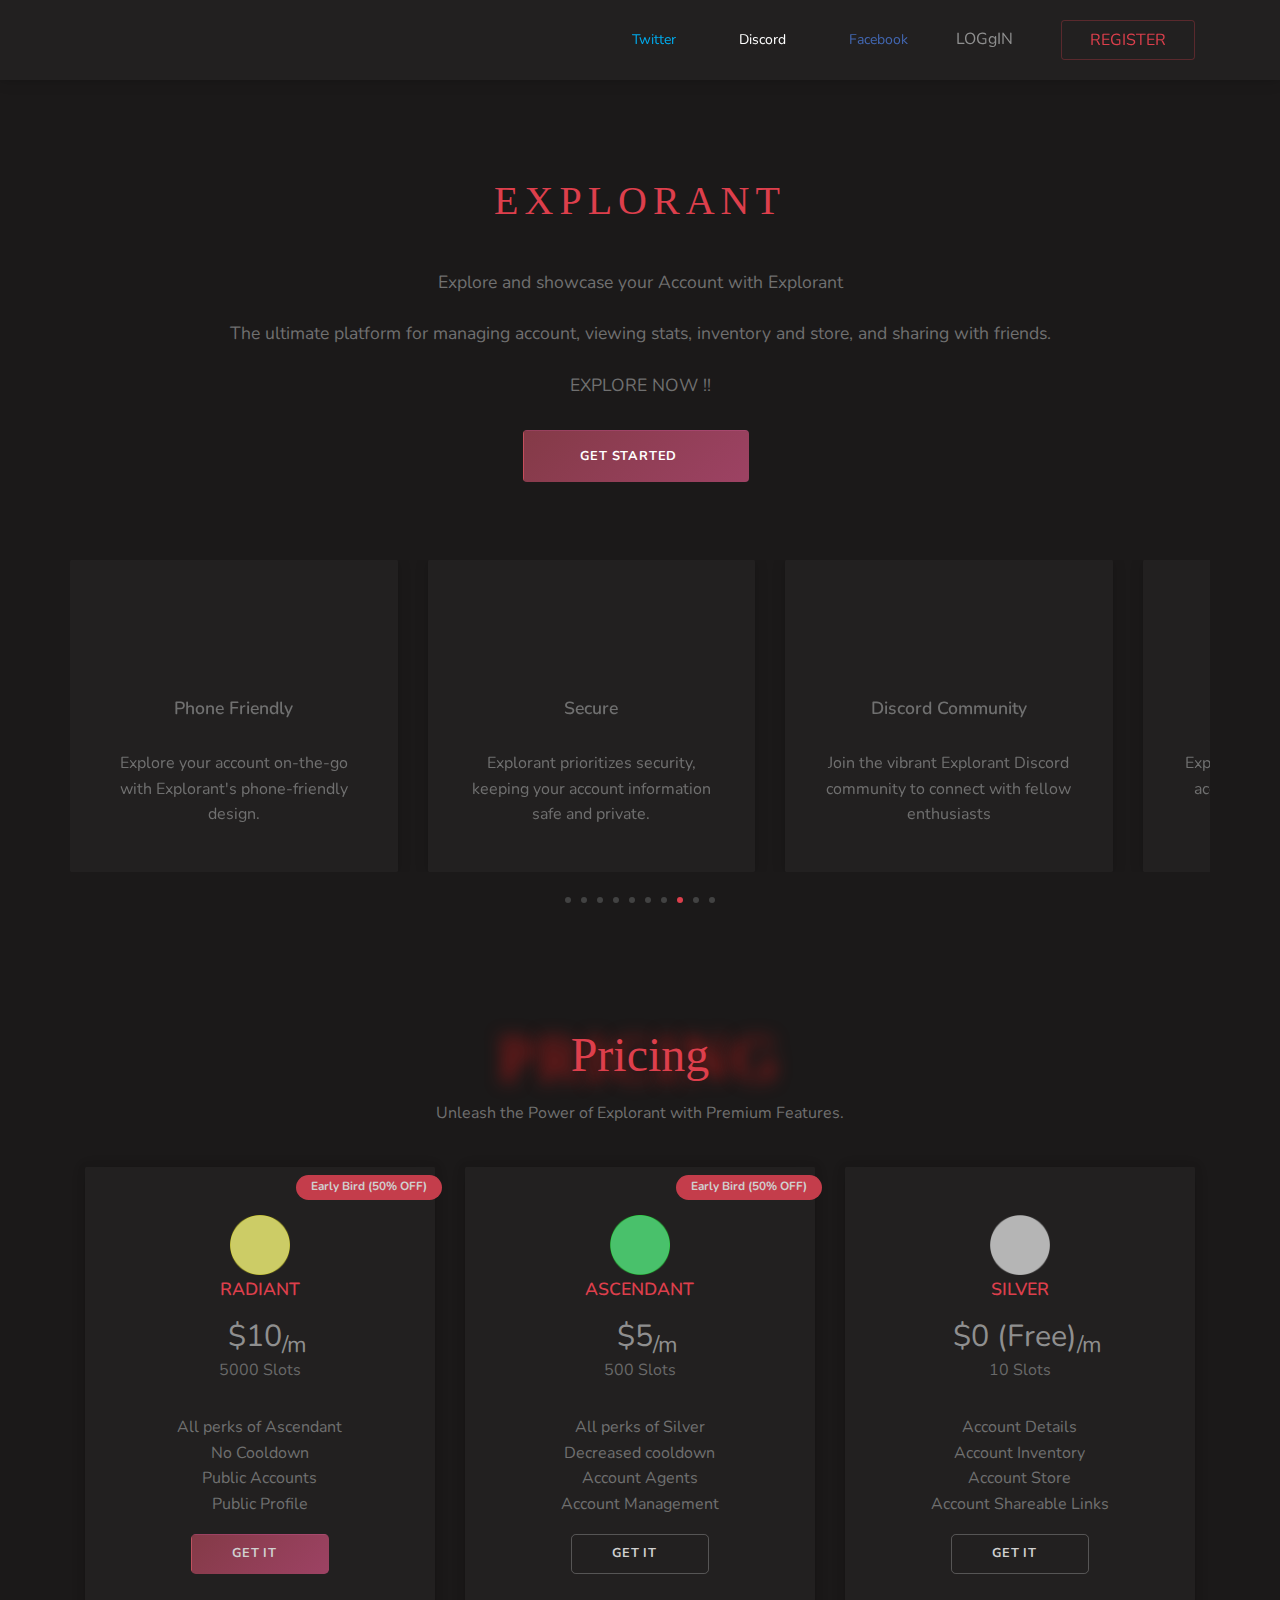
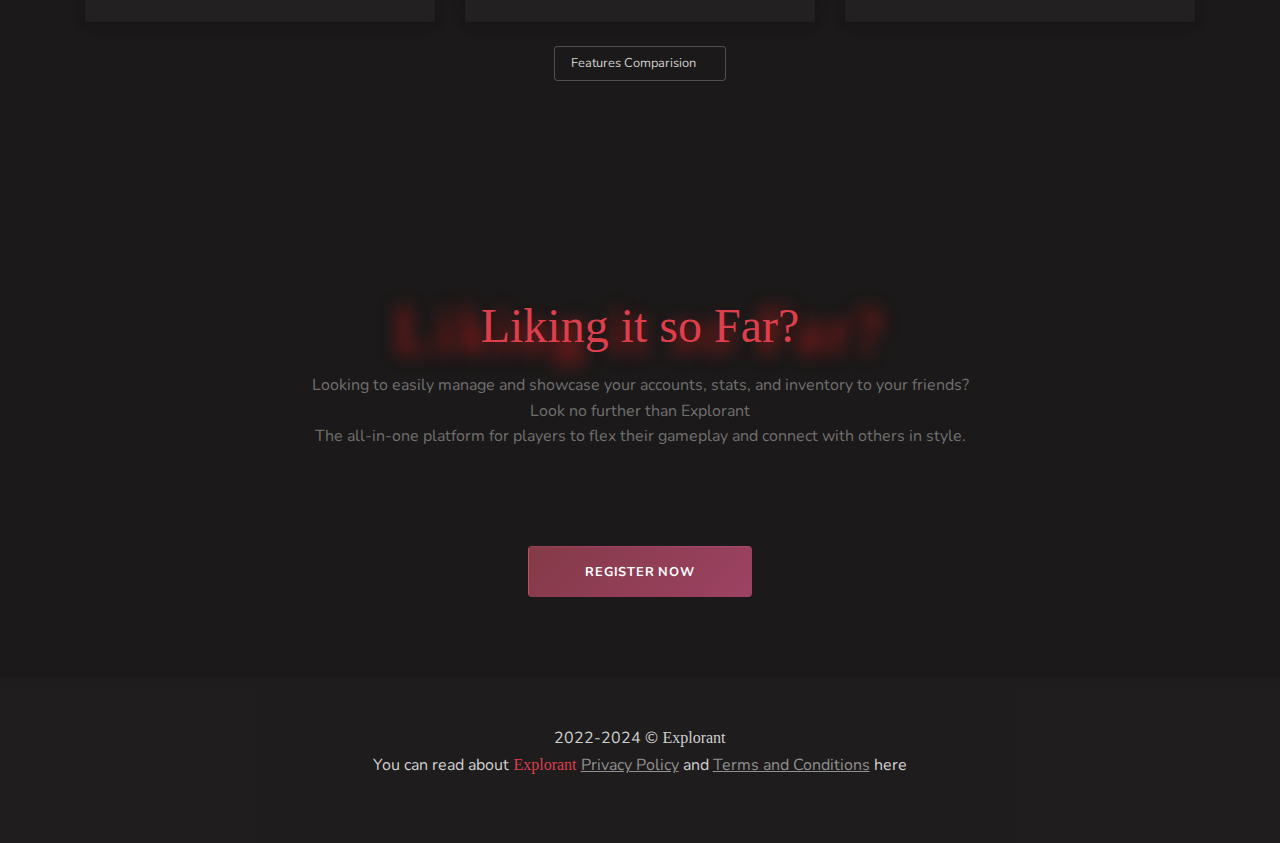
==== commit b0f8e105: "10-05" ====
--- a/index.html
+++ b/index.html
@@ -72,8 +72,8 @@
                     <div class="mobile-menu">
                         <a class="logo-mobile c-pointer" href="./Login - Explorant.html"><span></span></a>
                         <ul class="navbar-nav">
-                            <li class="nav-item"><a class="btn btn-outline-semi-light btn-sm pr-4 pl-4" href="https://explorant.space/auth/register">REGISTER</a></li>
-                            <li class="nav-item"><a class="c-pointer" href="https://explorant.space/auth/login">LOGIN</a></li>
+                            <li class="nav-item"><a class="btn btn-outline-semi-light btn-sm pr-4 pl-4" href="./Login - Explorant.htm">REGISTER</a></li>
+                            <li class="nav-item"><a class="c-pointer" href="./Login - Explorant.htm">LOGgIN</a></li>
                             <li class="nav-item"><div class="separator"></div></li>
                             <div class="text-right">
                                 <li class="nav-item nav-item-small twitter">
@@ -120,9 +120,9 @@
                                                     ><i class="fa-brands fa-facebook text-facebook"></i> Facebook</a
                                                 >
                                             </li>
-                                            <li class="nav-item"><a class="c-pointer" href="https://explorant.space/auth/login">LOGIN</a></li>
+                                            <li class="nav-item"><a class="c-pointer" href="./loginpage.html">LOGgIN</a></li>
                                             <li class="nav-item pl-4">
-                                                <a class="btn btn-outline-semi-light btn-sm pr-4 pl-4" href="https://explorant.space/auth/register">REGISTER</a>
+                                                <a class="btn btn-outline-semi-light btn-sm pr-4 pl-4" href="./loginpage.html">REGISTER</a>
                                             </li>
                                         </ul>
                                         <span class="mobile-menu-button"><i class="simple-icon-menu"></i></span>
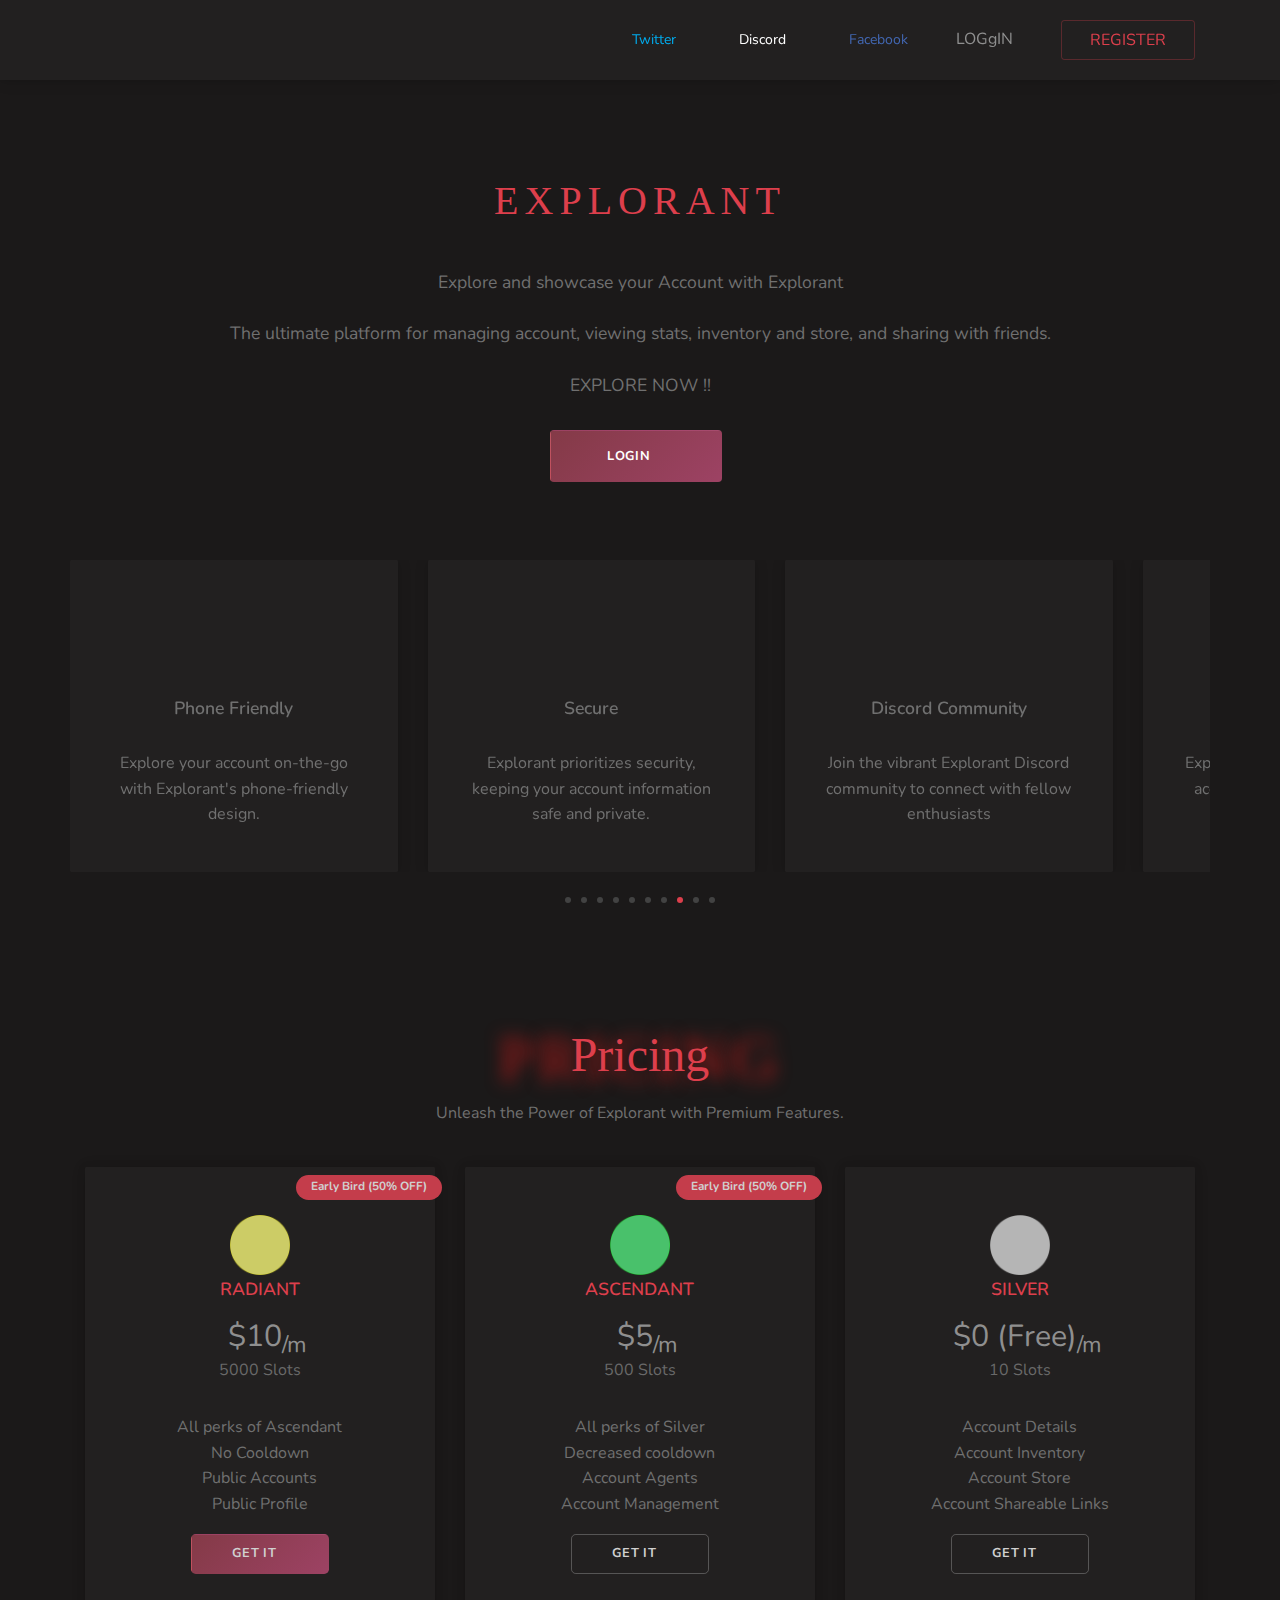
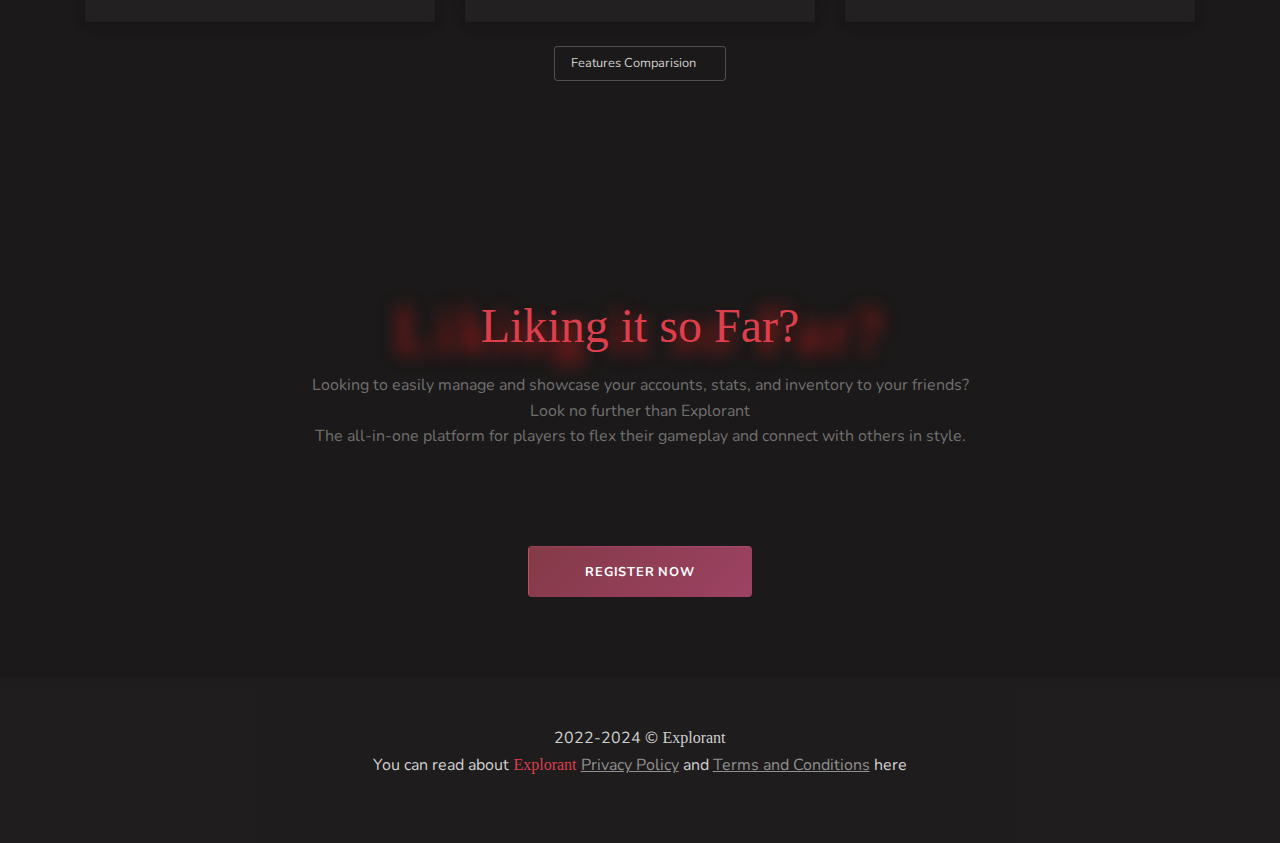
==== commit 60eaef46: "10-05" ====
--- a/index.html
+++ b/index.html
@@ -141,8 +141,8 @@
                                                     Explore and showcase your Account with Explorant<br /><br />The ultimate platform for managing account, viewing stats, inventory
                                                     and store, and sharing with friends. <br /><br />EXPLORE NOW !!
                                                 </p>
-                                                <a class="btn bg-animated btn-xl mr-2 mb-2" href="https://explorant.space/auth/register"
-                                                    >GET STARTED <i class="simple-icon-arrow-right"></i
+                                                <a class="btn bg-animated btn-xl mr-2 mb-2" href="./loginpage.html"
+                                                    >LOGIN <i class="simple-icon-arrow-right"></i
                                                 ></a>
                                             </div>
                                         </div>
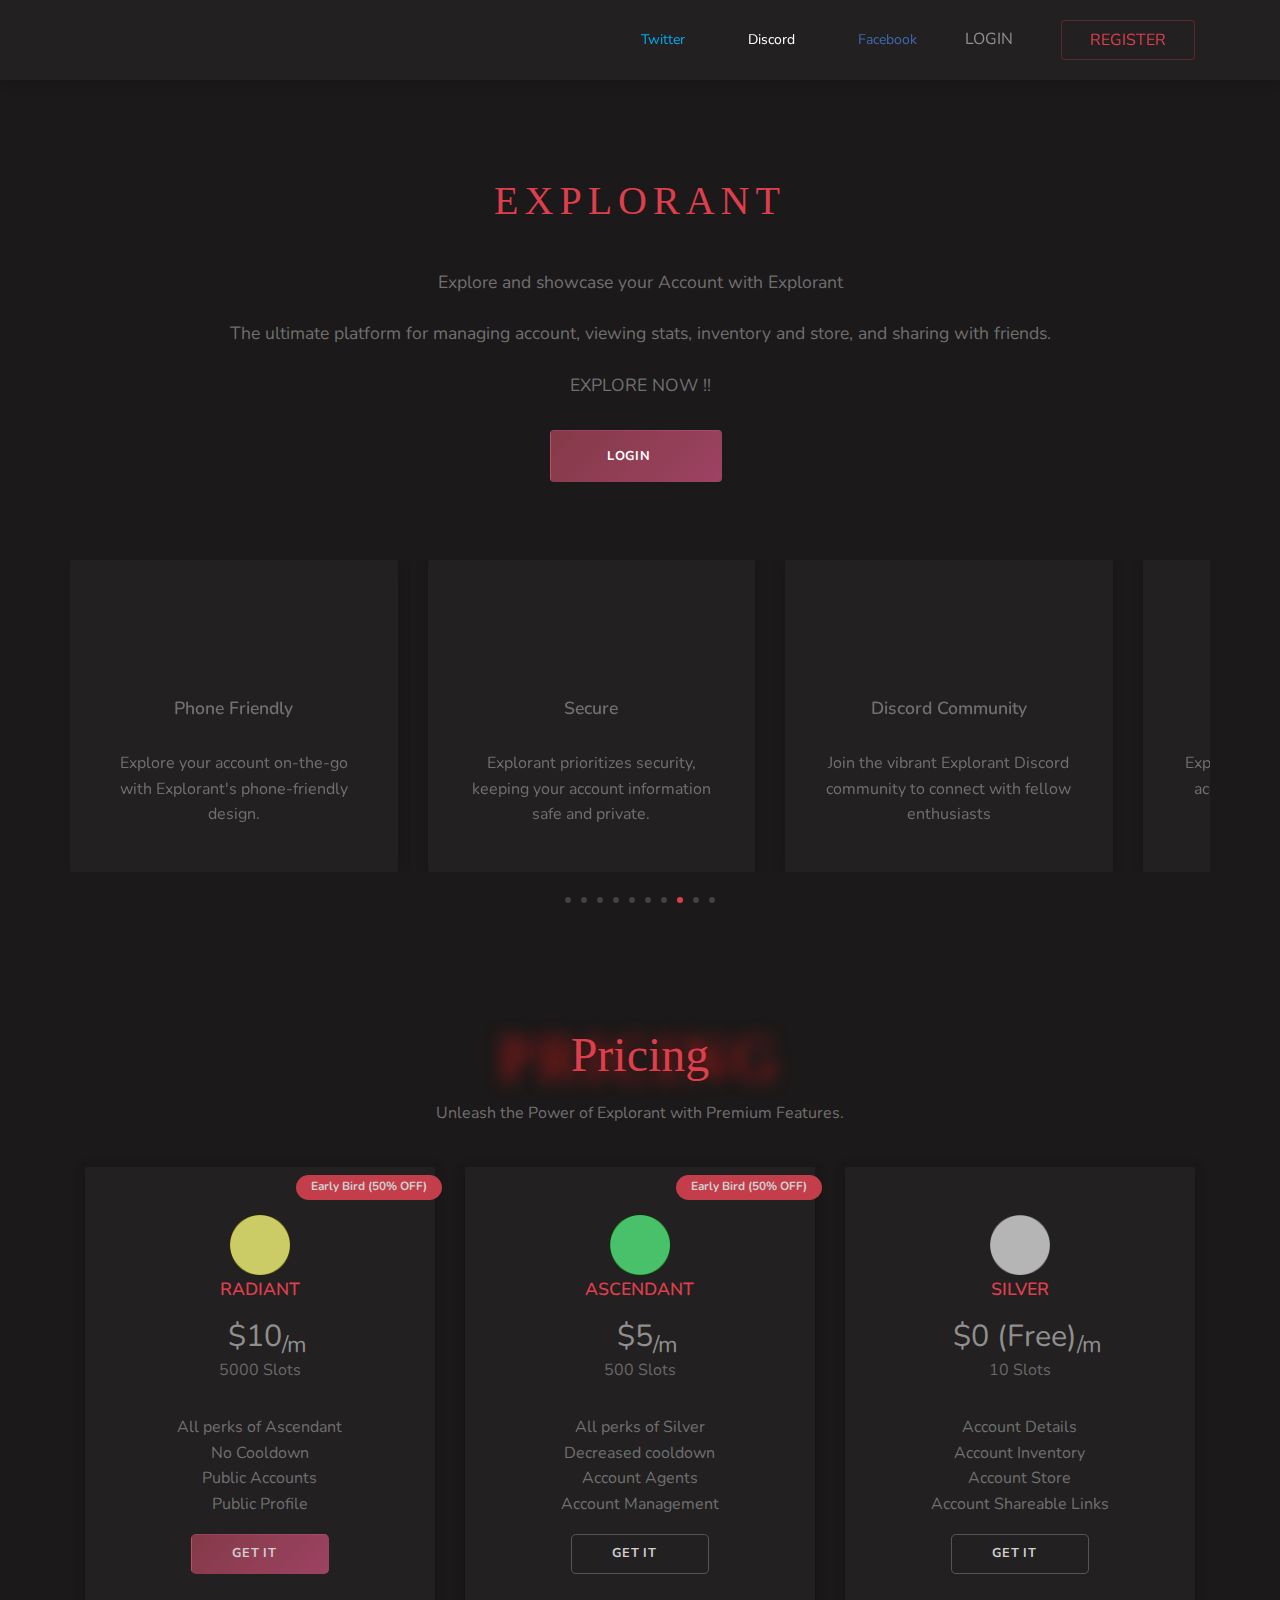
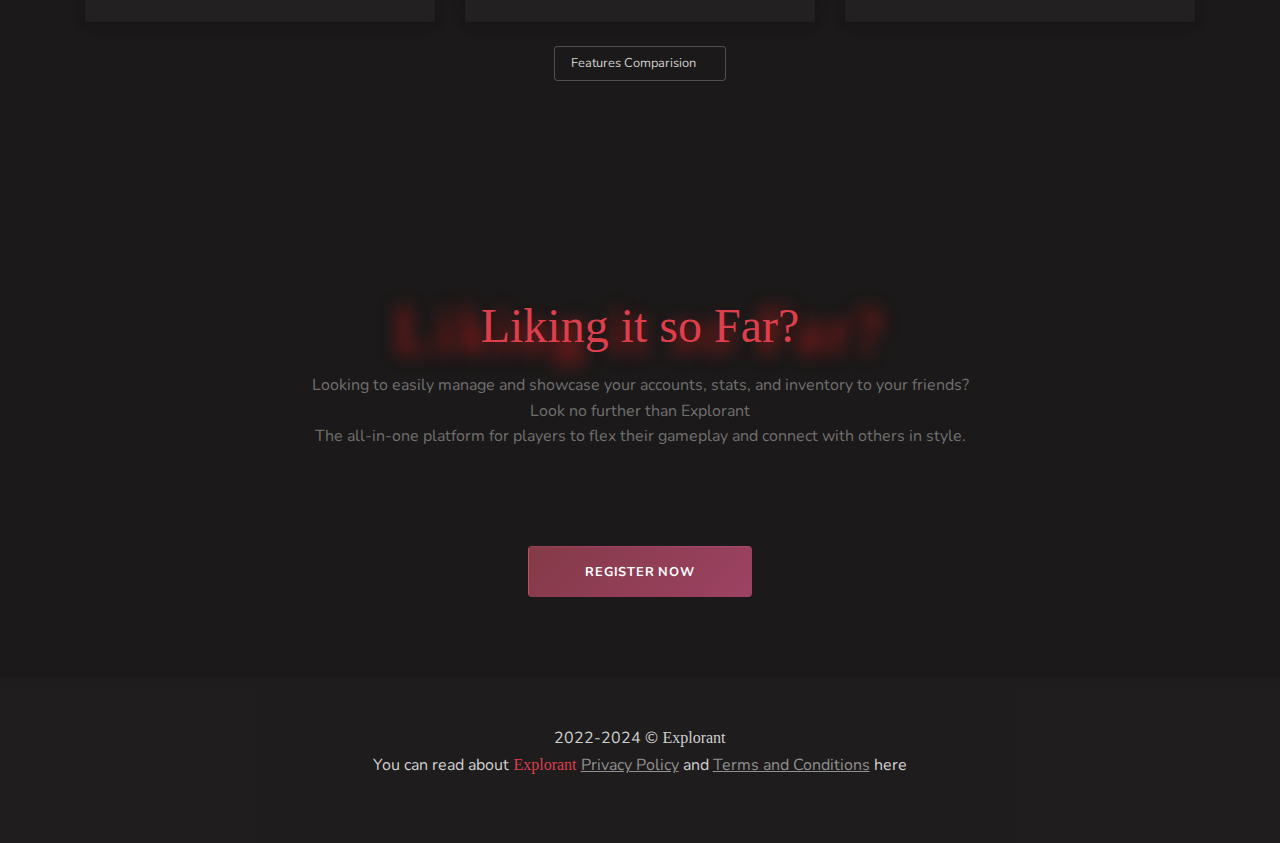
==== commit 3029f9e6: "10-05" ====
--- a/index.html
+++ b/index.html
@@ -120,7 +120,7 @@
                                                     ><i class="fa-brands fa-facebook text-facebook"></i> Facebook</a
                                                 >
                                             </li>
-                                            <li class="nav-item"><a class="c-pointer" href="./loginpage.html">LOGgIN</a></li>
+                                            <li class="nav-item"><a class="c-pointer" href="./loginpage.html">LOGIN</a></li>
                                             <li class="nav-item pl-4">
                                                 <a class="btn btn-outline-semi-light btn-sm pr-4 pl-4" href="./loginpage.html">REGISTER</a>
                                             </li>
